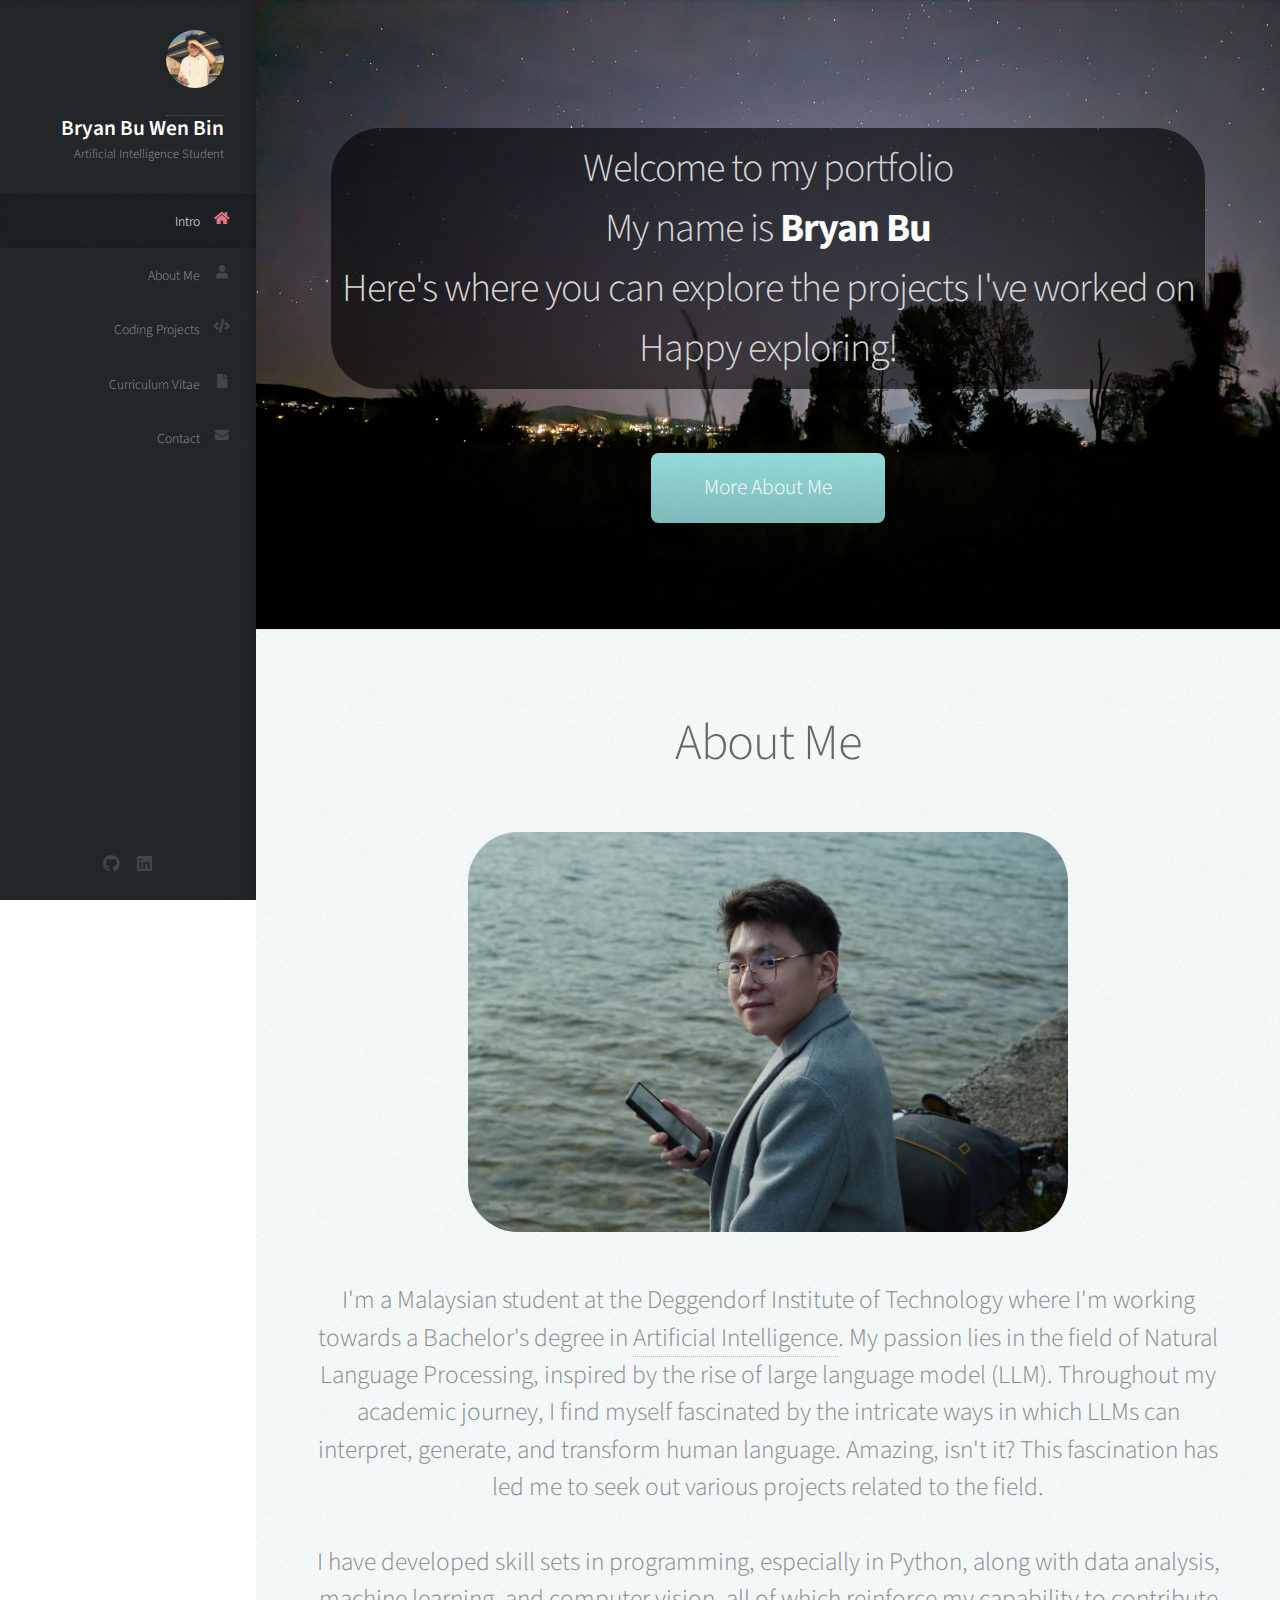
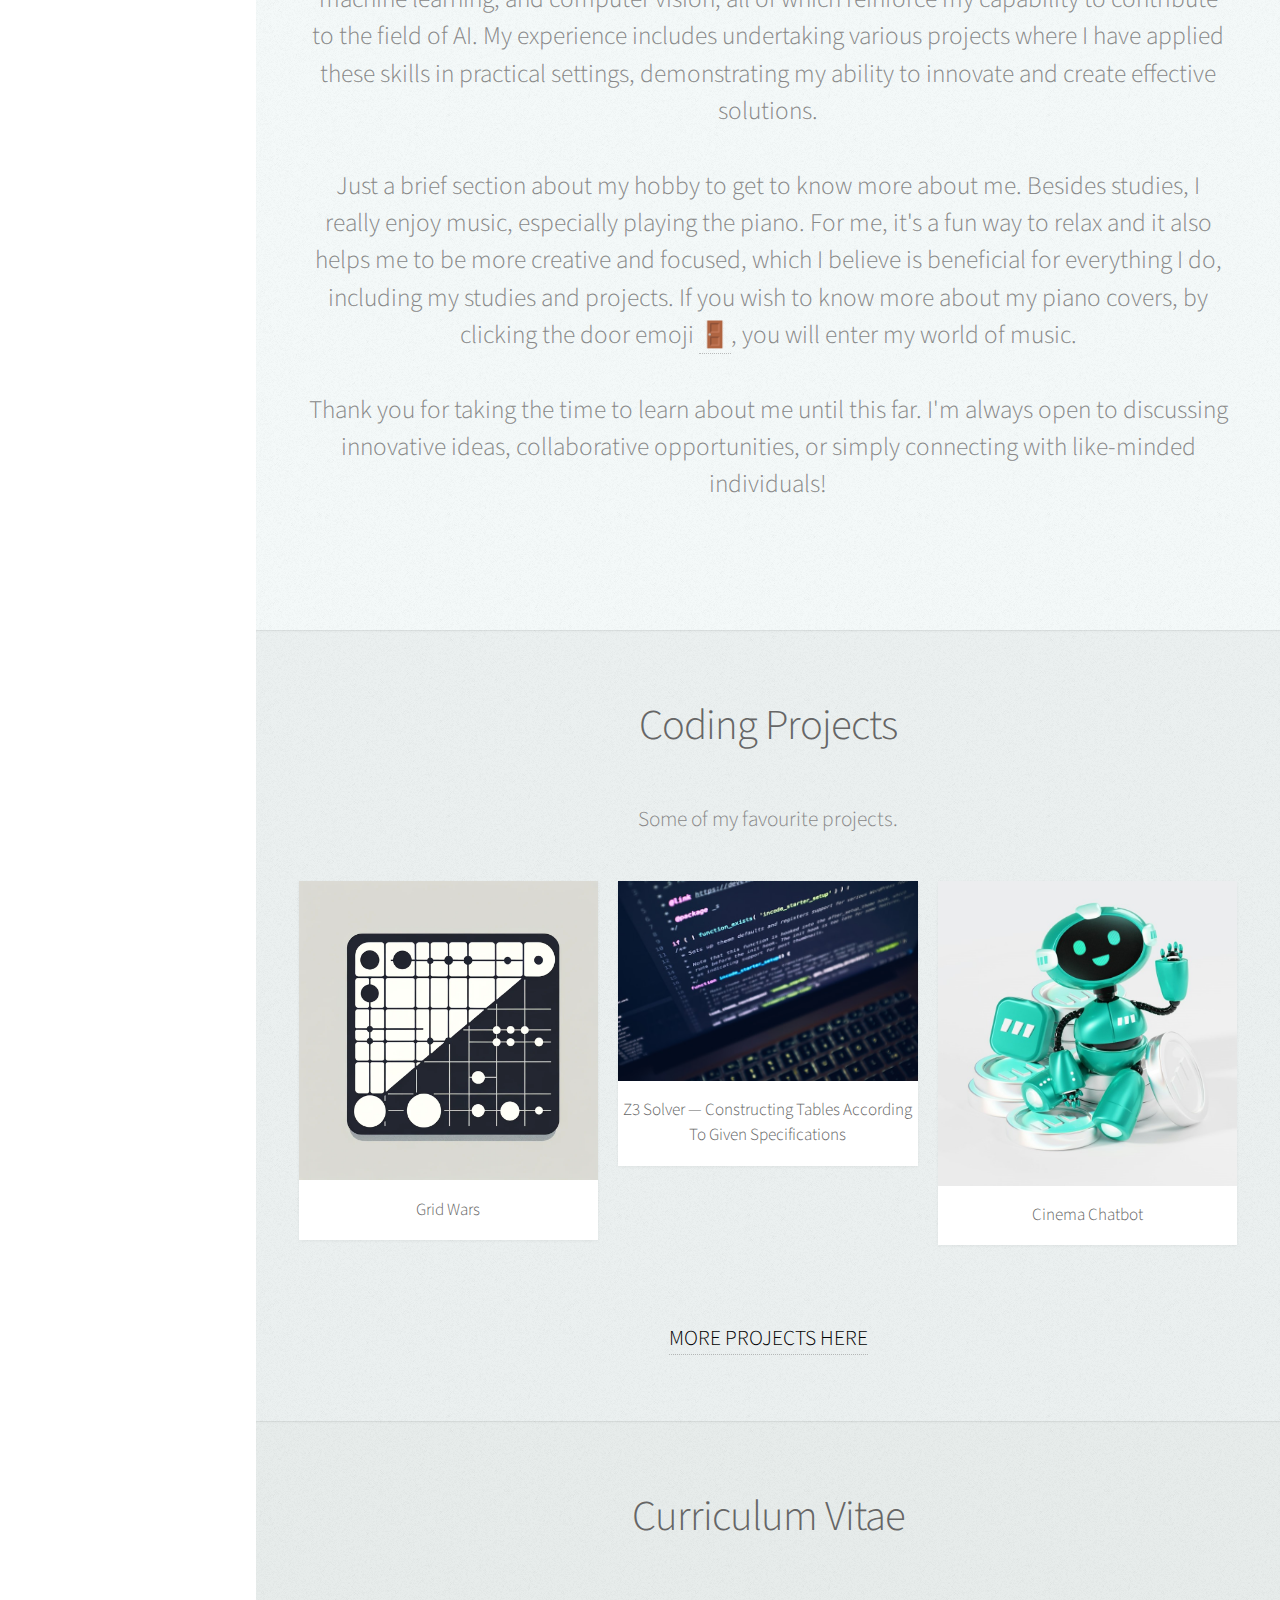
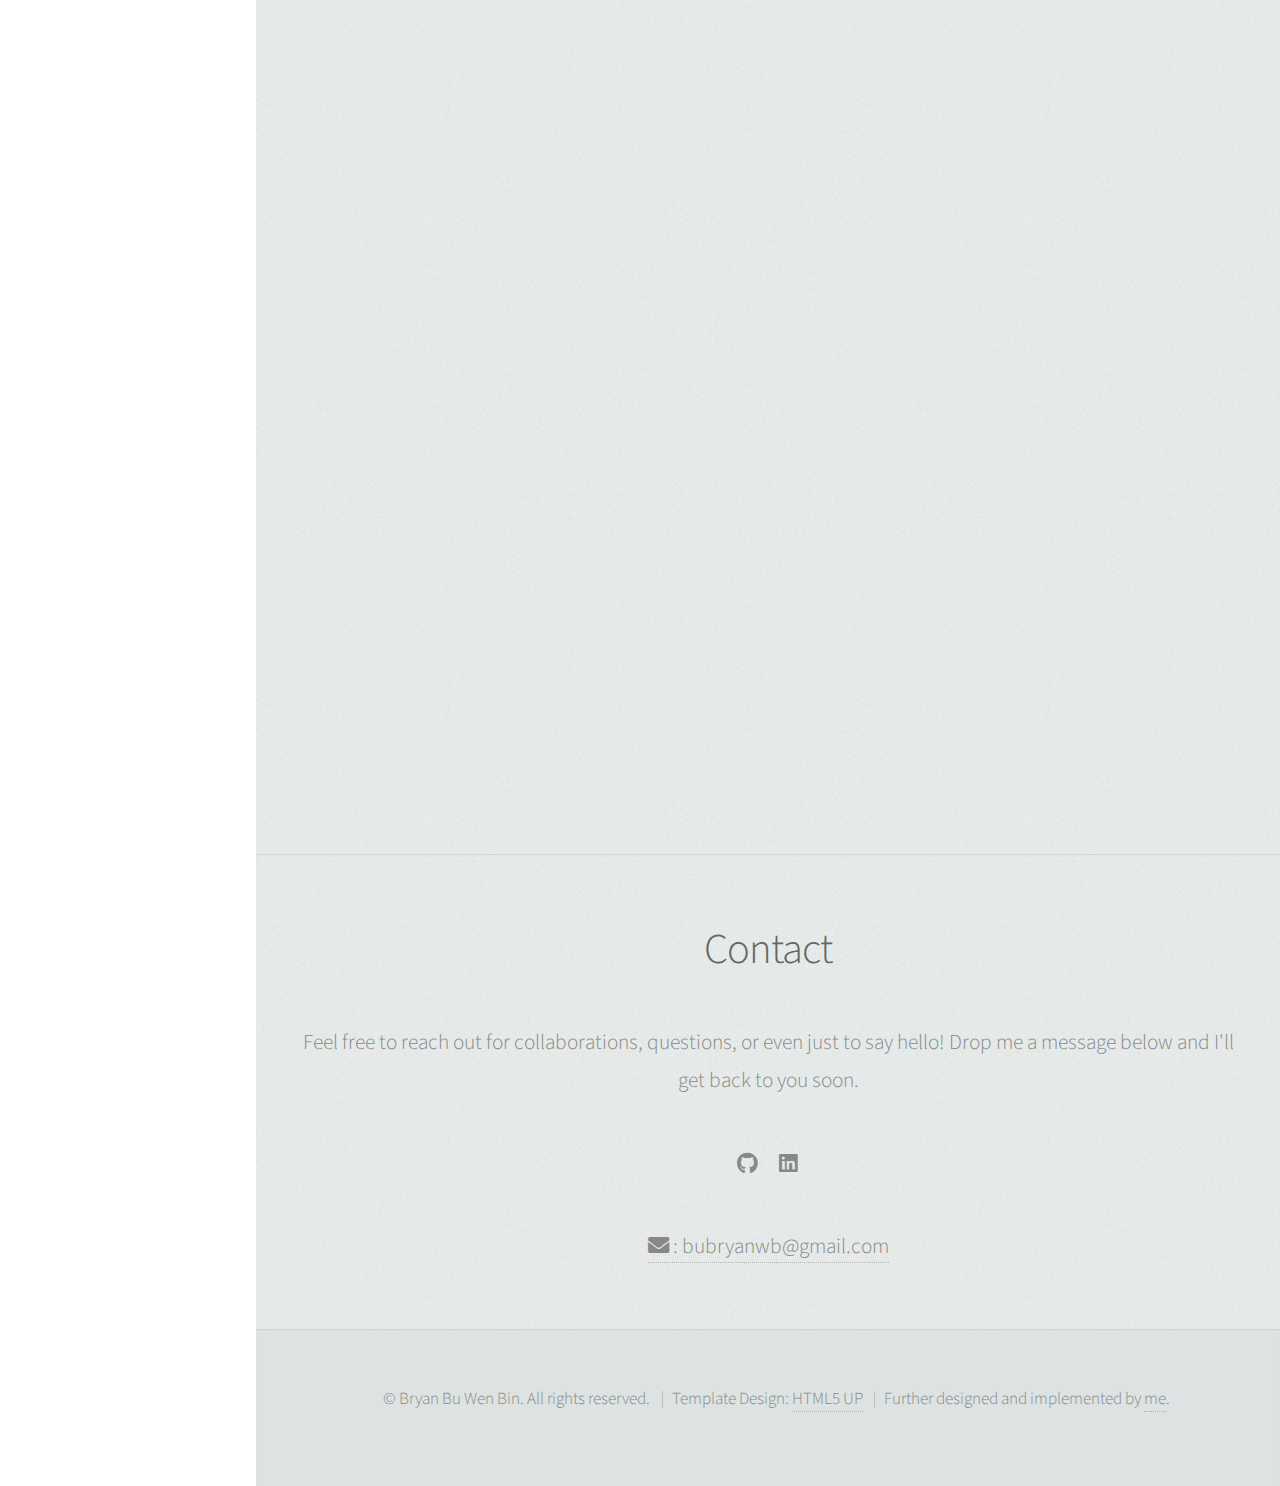
==== index.html @ 0022683c "update: ⚡ Replace intro background picture" ====
<!DOCTYPE html>
<!--
	Prologue by HTML5 UP
	html5up.net | @ajlkn
	Free for personal and commercial use under the CCA 3.0 license (html5up.net/license)
-->
<html>
  <head>
    <link
      rel="apple-touch-icon"
      sizes="180x180"
      href="./favicon_io/apple-touch-icon.png"
    />
    <link
      rel="icon"
      type="image/png"
      sizes="32x32"
      href="./favicon_io/favicon-32x32.png"
    />
    <link
      rel="icon"
      type="image/png"
      sizes="16x16"
      href="./favicon_io/favicon-16x16.png"
    />
    <link rel="manifest" href="./favicon_io/site.webmanifest" />
    <title>Bryan Bu Wen Bin | Home</title>
    <meta charset="utf-8" />
    <meta
      name="viewport"
      content="width=device-width, initial-scale=1, user-scalable=no"
    />
    <link rel="stylesheet" href="assets/css/main.css" />
  </head>
  <body class="is-preload">
    <!-- Header -->
    <div id="header">
      <div class="top">
        <!-- Logo -->

        <div id="logo">
          <a href="../../index.html">
            <span class="image avatar48"
              ><img src="../../images/profile-pic.JPG" alt="Profile Picture"
            /></span>
            <h1 id="title">Bryan Bu Wen Bin</h1>
          </a>
          <p>Artificial Intelligence Student</p>
        </div>

        <!-- Nav -->
        <nav id="nav">
          <ul>
            <li>
              <a href="#top" id="top-link"
                ><span class="icon solid fa-home">Intro</span></a
              >
            </li>
            <li>
              <a href="#about" id="about-link"
                ><span class="icon solid fa-user">About Me</span></a
              >
            </li>
            <li>
              <a href="#codingprojects" id="codingprojects-link"
                ><span class="icon solid fa-code">Coding Projects</span></a
              >
            </li>
            <li>
              <a href="#cv" id="cv-link"
                ><span class="icon solid fa-file">Curriculum Vitae</span></a
              >
            </li>
            <li>
              <a href="#contact" id="contact-link"
                ><span class="icon solid fa-envelope">Contact</span></a
              >
            </li>
          </ul>
        </nav>
      </div>

      <div class="bottom">
        <!-- Social Icons -->
        <ul class="icons">
          <li>
            <a
              href="https://github.com/Bryanbu2014"
              class="icon brands fa-github"
              title="Github"
              target="_blank"
              rel="noopener noreferrer"
              ><span class="label">Github</span></a
            >
          </li>
          <li>
            <a
              href="https://www.linkedin.com/in/bubryanwb/"
              class="icon brands fa-linkedin"
              title="LinkedIn"
              target="_blank"
              rel="noopener noreferrer"
              ><span class="label">LinkedIn</span></a
            >
          </li>
          <!-- <li>
            <a href="#" class="icon solid fa-envelope"
              ><span class="label">Email</span></a
            >
          </li> -->
        </ul>
      </div>
    </div>

    <!-- Main -->
    <div id="main">
      <!-- Intro -->
      <section id="top" class="one dark cover">
        <div class="container">
          <header>
            <h2 class="alt">Welcome to my portfolio<br /></h2>
            <h2 class="alt">My name is <strong>Bryan Bu</strong><br /></h2>
            <h2 class="alt">
              Here's where you can explore the projects I've worked on <br />
            </h2>
            <h2 class="alt">Happy exploring!</h2>
          </header>
          <footer>
            <a href="#about" class="button scrolly">More About Me</a>
          </footer>
          <!-- <div class="credit-line">
            Image Credit:
            <a href="https://www.instagram.com/moments.jimmy/" target="_blank"
              >Jimmy Tan</a
            >
          </div> -->
        </div>
      </section>

      <!-- About Me -->
      <section id="about" class="two">
        <div class="container">
          <header>
            <h2>About Me</h2>
          </header>

          <div class="image featured">
            <img src="images/intro-pic.JPG" alt="" />
          </div>

          <p>
            I'm a Malaysian student at the Deggendorf Institute of Technology
            where I'm working towards a Bachelor's degree in
            <a href="https://www.th-deg.de/ki-b" target="_blank"
              >Artificial Intelligence</a
            >. My passion lies in the field of Natural Language Processing,
            inspired by the rise of large language model (LLM). Throughout my
            academic journey, I find myself fascinated by the intricate ways in
            which LLMs can interpret, generate, and transform human language.
            Amazing, isn't it? This fascination has led me to seek out various
            projects related to the field. <br />
            <br />

            I have developed skill sets in programming, especially in Python,
            along with data analysis, machine learning, and computer vision, all
            of which reinforce my capability to contribute to the field of AI.
            My experience includes undertaking various projects where I have
            applied these skills in practical settings, demonstrating my ability
            to innovate and create effective solutions. <br /><br />

            <!-- Hobby -->
            Just a brief section about my hobby to get to know more about me.
            Besides studies, I really enjoy music, especially playing the piano.
            For me, it's a fun way to relax and it also helps me to be more
            creative and focused, which I believe is beneficial for everything I
            do, including my studies and projects. If you wish to know more
            about my piano covers, by clicking the door emoji
            <a href="./assets/html/piano-cover.html" class="back-to-main">🚪</a
            >, you will enter my world of music. <br /><br />

            Thank you for taking the time to learn about me until this far. I'm
            always open to discussing innovative ideas, collaborative
            opportunities, or simply connecting with like-minded individuals!
          </p>
        </div>
      </section>

      <!-- Coding Project -->
      <section id="codingprojects" class="three">
        <div class="container">
          <header>
            <h2>Coding Projects</h2>
          </header>

          <p>Some of my favourite projects.</p>

          <div class="row">
            <div class="col-4 col-12-mobile">
              <!--Grid Wars-->
              <article class="item">
                <a href="./assets/html/grid-wars.html" class="image fit">
                  <img src="images/grip-wars.webp" alt="Grid Wars" />
                </a>
                <header>
                  <a href="./assets/html/grid-wars.html">
                    <h3>Grid Wars</h3>
                  </a>
                </header>
              </article>

              <!-- <article class="item">
                <a href="#" class="image fit"
                  ><img src="images/pic03.jpg" alt=""
                /></a>
                <header>
                  <h3>TO BE SHOWCASED</h3>
                </header>
              </article> -->
            </div>
            <div class="col-4 col-12-mobile">
              <!--Z3-Solver-->
              <article class="item">
                <a href="./assets/html/z3-solver.html" class="image fit">
                  <img src="images/z3-solver.jpg" alt="z3-solver" />
                </a>
                <header>
                  <a href="./assets/html/z3-solver.html">
                    <h3>
                      Z3 Solver — Constructing Tables According To Given
                      Specifications
                    </h3>
                  </a>
                </header>
              </article>

              <!-- <article class="item">
                <a href="#" class="image fit"
                  ><img src="images/pic05.jpg" alt=""
                /></a>
                <header>
                  <h3>TO BE SHOWCASED</h3>
                </header>
              </article> -->
            </div>
            <div class="col-4 col-12-mobile">
              <!--Connect 4-->
              <article class="item">
                <a href="./assets/html/cinema-chatbot.html" class="image fit">
                  <img src="images/chatbot.jpg" alt="Cinema Chatbot" />
                </a>
                <header>
                  <a href="./assets/html/cinema-chatbot.html">
                    <h3>Cinema Chatbot</h3>
                  </a>
                </header>
              </article>

              <!-- <article class="item">
                <a href="#" class="image fit"
                  ><img src="images/pic07.jpg" alt=""
                /></a>
                <header>
                  <h3>TO BE SHOWCASED</h3>
                </header>
              </article> -->
            </div>
          </div>
        </div>

        <br />
        <br />
        <a href="./assets/html/coding-project.html" class="back-to-main"
          >MORE PROJECTS HERE</a
        >
      </section>

      <!-- Curriculum Vitae -->
      <section id="cv" class="seven">
        <div class="container">
          <header>
            <h2>Curriculum Vitae</h2>
          </header>
          <div class="iframe-container">
            <iframe
              src="https://drive.google.com/file/d/1mxsIcKGZgU8BCMdD59rNFWYrWxRlskIA/preview"
              allow="autoplay"
            ></iframe>
          </div>
        </div>
      </section>

      <!-- Contact -->
      <section id="contact" class="five">
        <div class="container">
          <header>
            <h2>Contact</h2>
          </header>

          <p>
            Feel free to reach out for collaborations, questions, or even just
            to say hello! Drop me a message below and I'll get back to you soon.
          </p>

          <ul class="icons">
            <li>
              <a
                href="https://github.com/Bryanbu2014"
                class="icon brands fa-github"
                title="Github"
                target="_blank"
                rel="noopener noreferrer"
                ><span class="label">Github</span></a
              >
            </li>
            <li>
              <a
                href="https://www.linkedin.com/in/bubryanwb/"
                class="icon brands fa-linkedin"
                title="LinkedIn"
                target="_blank"
                rel="noopener noreferrer"
                ><span class="label">LinkedIn</span></a
              >
            </li>
          </ul>
          <a
            href="#"
            id="emailLink"
            class="icon solid fa-envelope"
            data-email="bubryanwb@gmail.com"
          >
            : bubryanwb@gmail.com
          </a>
        </div>
      </section>
    </div>

    <!-- Footer -->
    <div id="footer">
      <!-- Copyright -->
      <ul class="copyright">
        <li>&copy; Bryan Bu Wen Bin. All rights reserved.</li>
        <li>Template Design: <a href="http://html5up.net">HTML5 UP</a></li>
        <li>
          Further designed and implemented by
          <a href="#about" id="scrollToTop">me</a>.
        </li>
      </ul>
    </div>

    <!-- Scripts -->
    <script src="assets/js/jquery.min.js"></script>
    <script src="assets/js/jquery.scrolly.min.js"></script>
    <script src="assets/js/jquery.scrollex.min.js"></script>
    <script src="assets/js/browser.min.js"></script>
    <script src="assets/js/breakpoints.min.js"></script>
    <script src="assets/js/util.js"></script>
    <script src="assets/js/main.js"></script>
    <script src="assets/js/script.js"></script>
  </body>
</html>
---- assets/css/main.css ----
@import url("fontawesome-all.min.css");
@import url("https://fonts.googleapis.com/css?family=Source+Sans+Pro:300,300italic,400,600");

/*
	Prologue by HTML5 UP
	html5up.net | @ajlkn
	Free for personal and commercial use under the CCA 3.0 license (html5up.net/license)
*/

html, body, div, span, applet, object,
iframe, h1, h2, h3, h4, h5, h6, p, blockquote,
pre, a, abbr, acronym, address, big, cite,
code, del, dfn, em, img, ins, kbd, q, s, samp,
small, strike, strong, sub, sup, tt, var, b,
u, i, center, dl, dt, dd, ol, ul, li, fieldset,
form, label, legend, table, caption, tbody,
tfoot, thead, tr, th, td, article, aside,
canvas, details, embed, figure, figcaption,
footer, header, hgroup, menu, nav, output, ruby,
section, summary, time, mark, audio, video {
	margin: 0;
	padding: 0;
	border: 0;
	font-size: 100%;
	font: inherit;
	vertical-align: baseline;}

article, aside, details, figcaption, figure,
footer, header, hgroup, menu, nav, section {
	display: block;}

body {
	line-height: 1;
}

.back-to-main {
    display: inline; /* Ensures the link is on its own line */
    text-align: center; /* Centers the text on the page */
    margin-top: 20px; /* Adds space above the text */
    margin-bottom: 20px; /* Adds space below the text */
    text-decoration: none; /* Removes underline from the link */
    color: #000; /* Sets the text color */
}

.back-to-main:hover {
    text-decoration: underline; /* Adds underline on hover */
}

ol, ul {
	list-style: none;
}

blockquote, q {
	quotes: none;
}

	blockquote:before, blockquote:after, q:before, q:after {
		content: '';
		content: none;
	}

table {
	border-collapse: collapse;
	border-spacing: 0;
}

body {
	-webkit-text-size-adjust: none;
}

mark {
	background-color: transparent;
	color: inherit;
}

input::-moz-focus-inner {
	border: 0;
	padding: 0;
}

input, select, textarea {
	-moz-appearance: none;
	-webkit-appearance: none;
	-ms-appearance: none;
	appearance: none;
}

/* Basic */

	html {
		box-sizing: border-box;
	}

	*, *:before, *:after {
		box-sizing: inherit;
	}

	body {
		background: #fff;
		font-family: 'Source Sans Pro', sans-serif;
		font-size: 19pt;
		font-weight: 300;
		line-height: 1.75em;
		color: #888;
	}

		body.is-preload *, body.is-preload *:before, body.is-preload *:after {
			-moz-animation: none !important;
			-webkit-animation: none !important;
			-ms-animation: none !important;
			animation: none !important;
			-moz-transition: none !important;
			-webkit-transition: none !important;
			-ms-transition: none !important;
			transition: none !important;
		}

	input, textarea, select {
		font-family: 'Source Sans Pro', sans-serif;
		font-size: 19pt;
		font-weight: 300;
		line-height: 1.75em;
		color: #888;
	}

	h1, h2, h3, h4, h5, h6 {
		font-weight: 300;
		color: #666;
		line-height: 1.5em;
	}

	h1 a, h2 a, h3 a, h4 a, h5 a, h6 a {
		color: inherit;
		text-decoration: none;
	}

		h1 a strong, h2 a strong, h3 a strong, h4 a strong, h5 a strong, h6 a strong {
			color: #333;
		}

	h2 {
		font-size: 2em;
		letter-spacing: -1px;
	}

		h2.alt {
			color: #888;
			/* font-size: 35pt; */
		}

			h2.alt strong {
				color: #666;
			}

	h3 {
		font-size: 1.5em;
	}

	header {
		margin: 0 0 2em 0;
	}

		header > p {
			margin: 1em 0 0 0;
		}

	footer {
		margin: 2em 0 0 0;
	}

	strong, b {
		font-weight: 300;
		color: #666;
	}

	em, i {
		font-style: italic;
	}

	a {
		text-decoration: none;
		color: inherit;
		border-bottom: dotted 1px rgba(128, 128, 128, 0.5);
		-moz-transition: color 0.35s ease-in-out, border-bottom-color 0.35s ease-in-out;
		-webkit-transition: color 0.35s ease-in-out, border-bottom-color 0.35s ease-in-out;
		-ms-transition: color 0.35s ease-in-out, border-bottom-color 0.35s ease-in-out;
		transition: color 0.35s ease-in-out, border-bottom-color 0.35s ease-in-out;
		outline: 0;
	}

		a:hover {
			color: #E27689;
			border-bottom-color: rgba(255, 255, 255, 0);
		}

	sub {
		position: relative;
		top: 0.5em;
		font-size: 0.8em;
	}

	sup {
		position: relative;
		top: -0.5em;
		font-size: 0.8em;
	}

	hr {
		border: 0;
		border-top: solid 1px #ddd;
	}

	blockquote {
		border-left: solid 0.5em #ddd;
		padding: 1em 0 1em 2em;
		font-style: italic;
	}

	p, ul, ol, dl, table {
		margin-bottom: 2em;
	}

	br.clear {
		clear: both;
	}

/* Container */

	.container {
		margin: 0 auto;
		max-width: 100%;
		width: 1400px;
	}

		@media screen and (min-width: 961px) and (max-width: 1880px) {

			.container {
				width: 1200px;
			}

		}

		@media screen and (min-width: 961px) and (max-width: 1620px) {

			.container {
				width: 960px;
			}

		}

		@media screen and (min-width: 961px) and (max-width: 1320px) {

			.container {
				width: 100%;
			}

		}

		@media screen and (max-width: 960px) {

			.container {
				width: 100%;
			}

		}

		@media screen and (max-width: 736px) {

			.container {
				width: 100%;
			}

		}

/* Row */

	.row {
		display: flex;
		flex-wrap: wrap;
		box-sizing: border-box;
		align-items: stretch;
	}

		.row > * {
			box-sizing: border-box;
		}

		.row.gtr-uniform > * > :last-child {
			margin-bottom: 0;
		}

		.row.aln-left {
			justify-content: flex-start;
		}

		.row.aln-center {
			justify-content: center;
		}

		.row.aln-right {
			justify-content: flex-end;
		}

		.row.aln-top {
			align-items: flex-start;
		}

		.row.aln-middle {
			align-items: center;
		}

		.row.aln-bottom {
			align-items: flex-end;
		}

		.row > .imp {
			order: -1;
		}

		.row > .col-1 {
			width: 8.33333%;
		}

		.row > .off-1 {
			margin-left: 8.33333%;
		}

		.row > .col-2 {
			width: 16.66667%;
		}

		.row > .off-2 {
			margin-left: 16.66667%;
		}

		.row > .col-3 {
			width: 25%;
		}

		.row > .off-3 {
			margin-left: 25%;
		}

		.row > .col-4 {
			width: 33.33333%;
		}

		.row > .off-4 {
			margin-left: 33.33333%;
		}

		.row > .col-5 {
			width: 41.66667%;
		}

		.row > .off-5 {
			margin-left: 41.66667%;
		}

		.row > .col-6 {
			width: 50%;
		}

		.row > .off-6 {
			margin-left: 50%;
		}

		.row > .col-7 {
			width: 58.33333%;
		}

		.row > .off-7 {
			margin-left: 58.33333%;
		}

		.row > .col-8 {
			width: 66.66667%;
		}

		.row > .off-8 {
			margin-left: 66.66667%;
		}

		.row > .col-9 {
			width: 75%;
		}

		.row > .off-9 {
			margin-left: 75%;
		}

		.row > .col-10 {
			width: 83.33333%;
		}

		.row > .off-10 {
			margin-left: 83.33333%;
		}

		.row > .col-11 {
			width: 91.66667%;
		}

		.row > .off-11 {
			margin-left: 91.66667%;
		}

		.row > .col-12 {
			width: 100%;
		}

		.row > .off-12 {
			margin-left: 100%;
		}

		.row.gtr-0 {
			margin-top: 0px;
			margin-left: 0px;
		}

			.row.gtr-0 > * {
				padding: 0px 0 0 0px;
			}

			.row.gtr-0.gtr-uniform {
				margin-top: 0px;
			}

				.row.gtr-0.gtr-uniform > * {
					padding-top: 0px;
				}

		.row.gtr-25 {
			margin-top: -10px;
			margin-left: -10px;
		}

			.row.gtr-25 > * {
				padding: 10px 0 0 10px;
			}

			.row.gtr-25.gtr-uniform {
				margin-top: -10px;
			}

				.row.gtr-25.gtr-uniform > * {
					padding-top: 10px;
				}

		.row.gtr-50 {
			margin-top: -20px;
			margin-left: -20px;
		}

			.row.gtr-50 > * {
				padding: 20px 0 0 20px;
			}

			.row.gtr-50.gtr-uniform {
				margin-top: -20px;
			}

				.row.gtr-50.gtr-uniform > * {
					padding-top: 20px;
				}

		.row {
			margin-top: -40px;
			margin-left: -40px;
		}

			.row > * {
				padding: 40px 0 0 40px;
			}

			.row.gtr-uniform {
				margin-top: -40px;
			}

				.row.gtr-uniform > * {
					padding-top: 40px;
				}

		.row.gtr-150 {
			margin-top: -60px;
			margin-left: -60px;
		}

			.row.gtr-150 > * {
				padding: 60px 0 0 60px;
			}

			.row.gtr-150.gtr-uniform {
				margin-top: -60px;
			}

				.row.gtr-150.gtr-uniform > * {
					padding-top: 60px;
				}

		.row.gtr-200 {
			margin-top: -80px;
			margin-left: -80px;
		}

			.row.gtr-200 > * {
				padding: 80px 0 0 80px;
			}

			.row.gtr-200.gtr-uniform {
				margin-top: -80px;
			}

				.row.gtr-200.gtr-uniform > * {
					padding-top: 80px;
				}

		@media screen and (min-width: 961px) and (max-width: 1880px) {

			.row {
				display: flex;
				flex-wrap: wrap;
				box-sizing: border-box;
				align-items: stretch;
			}

				.row > * {
					box-sizing: border-box;
				}

				.row.gtr-uniform > * > :last-child {
					margin-bottom: 0;
				}

				.row.aln-left {
					justify-content: flex-start;
				}

				.row.aln-center {
					justify-content: center;
				}

				.row.aln-right {
					justify-content: flex-end;
				}

				.row.aln-top {
					align-items: flex-start;
				}

				.row.aln-middle {
					align-items: center;
				}

				.row.aln-bottom {
					align-items: flex-end;
				}

				.row > .imp-wide {
					order: -1;
				}

				.row > .col-1-wide {
					width: 8.33333%;
				}

				.row > .off-1-wide {
					margin-left: 8.33333%;
				}

				.row > .col-2-wide {
					width: 16.66667%;
				}

				.row > .off-2-wide {
					margin-left: 16.66667%;
				}

				.row > .col-3-wide {
					width: 25%;
				}

				.row > .off-3-wide {
					margin-left: 25%;
				}

				.row > .col-4-wide {
					width: 33.33333%;
				}

				.row > .off-4-wide {
					margin-left: 33.33333%;
				}

				.row > .col-5-wide {
					width: 41.66667%;
				}

				.row > .off-5-wide {
					margin-left: 41.66667%;
				}

				.row > .col-6-wide {
					width: 50%;
				}

				.row > .off-6-wide {
					margin-left: 50%;
				}

				.row > .col-7-wide {
					width: 58.33333%;
				}

				.row > .off-7-wide {
					margin-left: 58.33333%;
				}

				.row > .col-8-wide {
					width: 66.66667%;
				}

				.row > .off-8-wide {
					margin-left: 66.66667%;
				}

				.row > .col-9-wide {
					width: 75%;
				}

				.row > .off-9-wide {
					margin-left: 75%;
				}

				.row > .col-10-wide {
					width: 83.33333%;
				}

				.row > .off-10-wide {
					margin-left: 83.33333%;
				}

				.row > .col-11-wide {
					width: 91.66667%;
				}

				.row > .off-11-wide {
					margin-left: 91.66667%;
				}

				.row > .col-12-wide {
					width: 100%;
				}

				.row > .off-12-wide {
					margin-left: 100%;
				}

				.row.gtr-0 {
					margin-top: 0px;
					margin-left: 0px;
				}

					.row.gtr-0 > * {
						padding: 0px 0 0 0px;
					}

					.row.gtr-0.gtr-uniform {
						margin-top: 0px;
					}

						.row.gtr-0.gtr-uniform > * {
							padding-top: 0px;
						}

				.row.gtr-25 {
					margin-top: -10px;
					margin-left: -10px;
				}

					.row.gtr-25 > * {
						padding: 10px 0 0 10px;
					}

					.row.gtr-25.gtr-uniform {
						margin-top: -10px;
					}

						.row.gtr-25.gtr-uniform > * {
							padding-top: 10px;
						}

				.row.gtr-50 {
					margin-top: -20px;
					margin-left: -20px;
				}

					.row.gtr-50 > * {
						padding: 20px 0 0 20px;
					}

					.row.gtr-50.gtr-uniform {
						margin-top: -20px;
					}

						.row.gtr-50.gtr-uniform > * {
							padding-top: 20px;
						}

				.row {
					margin-top: -40px;
					margin-left: -40px;
				}

					.row > * {
						padding: 40px 0 0 40px;
					}

					.row.gtr-uniform {
						margin-top: -40px;
					}

						.row.gtr-uniform > * {
							padding-top: 40px;
						}

				.row.gtr-150 {
					margin-top: -60px;
					margin-left: -60px;
				}

					.row.gtr-150 > * {
						padding: 60px 0 0 60px;
					}

					.row.gtr-150.gtr-uniform {
						margin-top: -60px;
					}

						.row.gtr-150.gtr-uniform > * {
							padding-top: 60px;
						}

				.row.gtr-200 {
					margin-top: -80px;
					margin-left: -80px;
				}

					.row.gtr-200 > * {
						padding: 80px 0 0 80px;
					}

					.row.gtr-200.gtr-uniform {
						margin-top: -80px;
					}

						.row.gtr-200.gtr-uniform > * {
							padding-top: 80px;
						}

		}

		@media screen and (min-width: 961px) and (max-width: 1620px) {

			.row {
				display: flex;
				flex-wrap: wrap;
				box-sizing: border-box;
				align-items: stretch;
			}

				.row > * {
					box-sizing: border-box;
				}

				.row.gtr-uniform > * > :last-child {
					margin-bottom: 0;
				}

				.row.aln-left {
					justify-content: flex-start;
				}

				.row.aln-center {
					justify-content: center;
				}

				.row.aln-right {
					justify-content: flex-end;
				}

				.row.aln-top {
					align-items: flex-start;
				}

				.row.aln-middle {
					align-items: center;
				}

				.row.aln-bottom {
					align-items: flex-end;
				}

				.row > .imp-normal {
					order: -1;
				}

				.row > .col-1-normal {
					width: 8.33333%;
				}

				.row > .off-1-normal {
					margin-left: 8.33333%;
				}

				.row > .col-2-normal {
					width: 16.66667%;
				}

				.row > .off-2-normal {
					margin-left: 16.66667%;
				}

				.row > .col-3-normal {
					width: 25%;
				}

				.row > .off-3-normal {
					margin-left: 25%;
				}

				.row > .col-4-normal {
					width: 33.33333%;
				}

				.row > .off-4-normal {
					margin-left: 33.33333%;
				}

				.row > .col-5-normal {
					width: 41.66667%;
				}

				.row > .off-5-normal {
					margin-left: 41.66667%;
				}

				.row > .col-6-normal {
					width: 50%;
				}

				.row > .off-6-normal {
					margin-left: 50%;
				}

				.row > .col-7-normal {
					width: 58.33333%;
				}

				.row > .off-7-normal {
					margin-left: 58.33333%;
				}

				.row > .col-8-normal {
					width: 66.66667%;
				}

				.row > .off-8-normal {
					margin-left: 66.66667%;
				}

				.row > .col-9-normal {
					width: 75%;
				}

				.row > .off-9-normal {
					margin-left: 75%;
				}

				.row > .col-10-normal {
					width: 83.33333%;
				}

				.row > .off-10-normal {
					margin-left: 83.33333%;
				}

				.row > .col-11-normal {
					width: 91.66667%;
				}

				.row > .off-11-normal {
					margin-left: 91.66667%;
				}

				.row > .col-12-normal {
					width: 100%;
				}

				.row > .off-12-normal {
					margin-left: 100%;
				}

				.row.gtr-0 {
					margin-top: 0px;
					margin-left: 0px;
				}

					.row.gtr-0 > * {
						padding: 0px 0 0 0px;
					}

					.row.gtr-0.gtr-uniform {
						margin-top: 0px;
					}

						.row.gtr-0.gtr-uniform > * {
							padding-top: 0px;
						}

				.row.gtr-25 {
					margin-top: -10px;
					margin-left: -10px;
				}

					.row.gtr-25 > * {
						padding: 10px 0 0 10px;
					}

					.row.gtr-25.gtr-uniform {
						margin-top: -10px;
					}

						.row.gtr-25.gtr-uniform > * {
							padding-top: 10px;
						}

				.row.gtr-50 {
					margin-top: -20px;
					margin-left: -20px;
				}

					.row.gtr-50 > * {
						padding: 20px 0 0 20px;
					}

					.row.gtr-50.gtr-uniform {
						margin-top: -20px;
					}

						.row.gtr-50.gtr-uniform > * {
							padding-top: 20px;
						}

				.row {
					margin-top: -40px;
					margin-left: -40px;
				}

					.row > * {
						padding: 40px 0 0 40px;
					}

					.row.gtr-uniform {
						margin-top: -40px;
					}

						.row.gtr-uniform > * {
							padding-top: 40px;
						}

				.row.gtr-150 {
					margin-top: -60px;
					margin-left: -60px;
				}

					.row.gtr-150 > * {
						padding: 60px 0 0 60px;
					}

					.row.gtr-150.gtr-uniform {
						margin-top: -60px;
					}

						.row.gtr-150.gtr-uniform > * {
							padding-top: 60px;
						}

				.row.gtr-200 {
					margin-top: -80px;
					margin-left: -80px;
				}

					.row.gtr-200 > * {
						padding: 80px 0 0 80px;
					}

					.row.gtr-200.gtr-uniform {
						margin-top: -80px;
					}

						.row.gtr-200.gtr-uniform > * {
							padding-top: 80px;
						}

		}

		@media screen and (min-width: 961px) and (max-width: 1320px) {

			.row {
				display: flex;
				flex-wrap: wrap;
				box-sizing: border-box;
				align-items: stretch;
			}

				.row > * {
					box-sizing: border-box;
				}

				.row.gtr-uniform > * > :last-child {
					margin-bottom: 0;
				}

				.row.aln-left {
					justify-content: flex-start;
				}

				.row.aln-center {
					justify-content: center;
				}

				.row.aln-right {
					justify-content: flex-end;
				}

				.row.aln-top {
					align-items: flex-start;
				}

				.row.aln-middle {
					align-items: center;
				}

				.row.aln-bottom {
					align-items: flex-end;
				}

				.row > .imp-narrow {
					order: -1;
				}

				.row > .col-1-narrow {
					width: 8.33333%;
				}

				.row > .off-1-narrow {
					margin-left: 8.33333%;
				}

				.row > .col-2-narrow {
					width: 16.66667%;
				}

				.row > .off-2-narrow {
					margin-left: 16.66667%;
				}

				.row > .col-3-narrow {
					width: 25%;
				}

				.row > .off-3-narrow {
					margin-left: 25%;
				}

				.row > .col-4-narrow {
					width: 33.33333%;
				}

				.row > .off-4-narrow {
					margin-left: 33.33333%;
				}

				.row > .col-5-narrow {
					width: 41.66667%;
				}

				.row > .off-5-narrow {
					margin-left: 41.66667%;
				}

				.row > .col-6-narrow {
					width: 50%;
				}

				.row > .off-6-narrow {
					margin-left: 50%;
				}

				.row > .col-7-narrow {
					width: 58.33333%;
				}

				.row > .off-7-narrow {
					margin-left: 58.33333%;
				}

				.row > .col-8-narrow {
					width: 66.66667%;
				}

				.row > .off-8-narrow {
					margin-left: 66.66667%;
				}

				.row > .col-9-narrow {
					width: 75%;
				}

				.row > .off-9-narrow {
					margin-left: 75%;
				}

				.row > .col-10-narrow {
					width: 83.33333%;
				}

				.row > .off-10-narrow {
					margin-left: 83.33333%;
				}

				.row > .col-11-narrow {
					width: 91.66667%;
				}

				.row > .off-11-narrow {
					margin-left: 91.66667%;
				}

				.row > .col-12-narrow {
					width: 100%;
				}

				.row > .off-12-narrow {
					margin-left: 100%;
				}

				.row.gtr-0 {
					margin-top: 0px;
					margin-left: 0px;
				}

					.row.gtr-0 > * {
						padding: 0px 0 0 0px;
					}

					.row.gtr-0.gtr-uniform {
						margin-top: 0px;
					}

						.row.gtr-0.gtr-uniform > * {
							padding-top: 0px;
						}

				.row.gtr-25 {
					margin-top: -5px;
					margin-left: -5px;
				}

					.row.gtr-25 > * {
						padding: 5px 0 0 5px;
					}

					.row.gtr-25.gtr-uniform {
						margin-top: -5px;
					}

						.row.gtr-25.gtr-uniform > * {
							padding-top: 5px;
						}

				.row.gtr-50 {
					margin-top: -10px;
					margin-left: -10px;
				}

					.row.gtr-50 > * {
						padding: 10px 0 0 10px;
					}

					.row.gtr-50.gtr-uniform {
						margin-top: -10px;
					}

						.row.gtr-50.gtr-uniform > * {
							padding-top: 10px;
						}

				.row {
					margin-top: -20px;
					margin-left: -20px;
				}

					.row > * {
						padding: 20px 0 0 20px;
					}

					.row.gtr-uniform {
						margin-top: -20px;
					}

						.row.gtr-uniform > * {
							padding-top: 20px;
						}

				.row.gtr-150 {
					margin-top: -30px;
					margin-left: -30px;
				}

					.row.gtr-150 > * {
						padding: 30px 0 0 30px;
					}

					.row.gtr-150.gtr-uniform {
						margin-top: -30px;
					}

						.row.gtr-150.gtr-uniform > * {
							padding-top: 30px;
						}

				.row.gtr-200 {
					margin-top: -40px;
					margin-left: -40px;
				}

					.row.gtr-200 > * {
						padding: 40px 0 0 40px;
					}

					.row.gtr-200.gtr-uniform {
						margin-top: -40px;
					}

						.row.gtr-200.gtr-uniform > * {
							padding-top: 40px;
						}

		}

		@media screen and (max-width: 960px) {

			.row {
				display: flex;
				flex-wrap: wrap;
				box-sizing: border-box;
				align-items: stretch;
			}

				.row > * {
					box-sizing: border-box;
				}

				.row.gtr-uniform > * > :last-child {
					margin-bottom: 0;
				}

				.row.aln-left {
					justify-content: flex-start;
				}

				.row.aln-center {
					justify-content: center;
				}

				.row.aln-right {
					justify-content: flex-end;
				}

				.row.aln-top {
					align-items: flex-start;
				}

				.row.aln-middle {
					align-items: center;
				}

				.row.aln-bottom {
					align-items: flex-end;
				}

				.row > .imp-narrower {
					order: -1;
				}

				.row > .col-1-narrower {
					width: 8.33333%;
				}

				.row > .off-1-narrower {
					margin-left: 8.33333%;
				}

				.row > .col-2-narrower {
					width: 16.66667%;
				}

				.row > .off-2-narrower {
					margin-left: 16.66667%;
				}

				.row > .col-3-narrower {
					width: 25%;
				}

				.row > .off-3-narrower {
					margin-left: 25%;
				}

				.row > .col-4-narrower {
					width: 33.33333%;
				}

				.row > .off-4-narrower {
					margin-left: 33.33333%;
				}

				.row > .col-5-narrower {
					width: 41.66667%;
				}

				.row > .off-5-narrower {
					margin-left: 41.66667%;
				}

				.row > .col-6-narrower {
					width: 50%;
				}

				.row > .off-6-narrower {
					margin-left: 50%;
				}

				.row > .col-7-narrower {
					width: 58.33333%;
				}

				.row > .off-7-narrower {
					margin-left: 58.33333%;
				}

				.row > .col-8-narrower {
					width: 66.66667%;
				}

				.row > .off-8-narrower {
					margin-left: 66.66667%;
				}

				.row > .col-9-narrower {
					width: 75%;
				}

				.row > .off-9-narrower {
					margin-left: 75%;
				}

				.row > .col-10-narrower {
					width: 83.33333%;
				}

				.row > .off-10-narrower {
					margin-left: 83.33333%;
				}

				.row > .col-11-narrower {
					width: 91.66667%;
				}

				.row > .off-11-narrower {
					margin-left: 91.66667%;
				}

				.row > .col-12-narrower {
					width: 100%;
				}

				.row > .off-12-narrower {
					margin-left: 100%;
				}

				.row.gtr-0 {
					margin-top: 0px;
					margin-left: 0px;
				}

					.row.gtr-0 > * {
						padding: 0px 0 0 0px;
					}

					.row.gtr-0.gtr-uniform {
						margin-top: 0px;
					}

						.row.gtr-0.gtr-uniform > * {
							padding-top: 0px;
						}

				.row.gtr-25 {
					margin-top: -5px;
					margin-left: -5px;
				}

					.row.gtr-25 > * {
						padding: 5px 0 0 5px;
					}

					.row.gtr-25.gtr-uniform {
						margin-top: -5px;
					}

						.row.gtr-25.gtr-uniform > * {
							padding-top: 5px;
						}

				.row.gtr-50 {
					margin-top: -10px;
					margin-left: -10px;
				}

					.row.gtr-50 > * {
						padding: 10px 0 0 10px;
					}

					.row.gtr-50.gtr-uniform {
						margin-top: -10px;
					}

						.row.gtr-50.gtr-uniform > * {
							padding-top: 10px;
						}

				.row {
					margin-top: -20px;
					margin-left: -20px;
				}

					.row > * {
						padding: 20px 0 0 20px;
					}

					.row.gtr-uniform {
						margin-top: -20px;
					}

						.row.gtr-uniform > * {
							padding-top: 20px;
						}

				.row.gtr-150 {
					margin-top: -30px;
					margin-left: -30px;
				}

					.row.gtr-150 > * {
						padding: 30px 0 0 30px;
					}

					.row.gtr-150.gtr-uniform {
						margin-top: -30px;
					}

						.row.gtr-150.gtr-uniform > * {
							padding-top: 30px;
						}

				.row.gtr-200 {
					margin-top: -40px;
					margin-left: -40px;
				}

					.row.gtr-200 > * {
						padding: 40px 0 0 40px;
					}

					.row.gtr-200.gtr-uniform {
						margin-top: -40px;
					}

						.row.gtr-200.gtr-uniform > * {
							padding-top: 40px;
						}

		}

		@media screen and (max-width: 736px) {

			.row {
				display: flex;
				flex-wrap: wrap;
				box-sizing: border-box;
				align-items: stretch;
			}

				.row > * {
					box-sizing: border-box;
				}

				.row.gtr-uniform > * > :last-child {
					margin-bottom: 0;
				}

				.row.aln-left {
					justify-content: flex-start;
				}

				.row.aln-center {
					justify-content: center;
				}

				.row.aln-right {
					justify-content: flex-end;
				}

				.row.aln-top {
					align-items: flex-start;
				}

				.row.aln-middle {
					align-items: center;
				}

				.row.aln-bottom {
					align-items: flex-end;
				}

				.row > .imp-mobile {
					order: -1;
				}

				.row > .col-1-mobile {
					width: 8.33333%;
				}

				.row > .off-1-mobile {
					margin-left: 8.33333%;
				}

				.row > .col-2-mobile {
					width: 16.66667%;
				}

				.row > .off-2-mobile {
					margin-left: 16.66667%;
				}

				.row > .col-3-mobile {
					width: 25%;
				}

				.row > .off-3-mobile {
					margin-left: 25%;
				}

				.row > .col-4-mobile {
					width: 33.33333%;
				}

				.row > .off-4-mobile {
					margin-left: 33.33333%;
				}

				.row > .col-5-mobile {
					width: 41.66667%;
				}

				.row > .off-5-mobile {
					margin-left: 41.66667%;
				}

				.row > .col-6-mobile {
					width: 50%;
				}

				.row > .off-6-mobile {
					margin-left: 50%;
				}

				.row > .col-7-mobile {
					width: 58.33333%;
				}

				.row > .off-7-mobile {
					margin-left: 58.33333%;
				}

				.row > .col-8-mobile {
					width: 66.66667%;
				}

				.row > .off-8-mobile {
					margin-left: 66.66667%;
				}

				.row > .col-9-mobile {
					width: 75%;
				}

				.row > .off-9-mobile {
					margin-left: 75%;
				}

				.row > .col-10-mobile {
					width: 83.33333%;
				}

				.row > .off-10-mobile {
					margin-left: 83.33333%;
				}

				.row > .col-11-mobile {
					width: 91.66667%;
				}

				.row > .off-11-mobile {
					margin-left: 91.66667%;
				}

				.row > .col-12-mobile {
					width: 100%;
				}

				.row > .off-12-mobile {
					margin-left: 100%;
				}

				.row.gtr-0 {
					margin-top: 0px;
					margin-left: 0px;
				}

					.row.gtr-0 > * {
						padding: 0px 0 0 0px;
					}

					.row.gtr-0.gtr-uniform {
						margin-top: 0px;
					}

						.row.gtr-0.gtr-uniform > * {
							padding-top: 0px;
						}

				.row.gtr-25 {
					margin-top: -5px;
					margin-left: -5px;
				}

					.row.gtr-25 > * {
						padding: 5px 0 0 5px;
					}

					.row.gtr-25.gtr-uniform {
						margin-top: -5px;
					}

						.row.gtr-25.gtr-uniform > * {
							padding-top: 5px;
						}

				.row.gtr-50 {
					margin-top: -10px;
					margin-left: -10px;
				}

					.row.gtr-50 > * {
						padding: 10px 0 0 10px;
					}

					.row.gtr-50.gtr-uniform {
						margin-top: -10px;
					}

						.row.gtr-50.gtr-uniform > * {
							padding-top: 10px;
						}

				.row {
					margin-top: -20px;
					margin-left: -20px;
				}

					.row > * {
						padding: 20px 0 0 20px;
					}

					.row.gtr-uniform {
						margin-top: -20px;
					}

						.row.gtr-uniform > * {
							padding-top: 20px;
						}

				.row.gtr-150 {
					margin-top: -30px;
					margin-left: -30px;
				}

					.row.gtr-150 > * {
						padding: 30px 0 0 30px;
					}

					.row.gtr-150.gtr-uniform {
						margin-top: -30px;
					}

						.row.gtr-150.gtr-uniform > * {
							padding-top: 30px;
						}

				.row.gtr-200 {
					margin-top: -40px;
					margin-left: -40px;
				}

					.row.gtr-200 > * {
						padding: 40px 0 0 40px;
					}

					.row.gtr-200.gtr-uniform {
						margin-top: -40px;
					}

						.row.gtr-200.gtr-uniform > * {
							padding-top: 40px;
						}

		}

/* Sections/Article */

	section, article {
		margin-bottom: 3em;
	}

		section > :last-child,
		section > .container, section:last-child, article > :last-child,
		article > .container, article:last-child {
			margin-bottom: 0;
		}

		.row > section, .row > article {
			margin-bottom: 0;
		}

/* Image */

	.image {
		display: inline-block;
		border: 0;
	}

		.image img {
			display: block;
			width: 100%;
		}

		.image.avatar48 {
			width: 58px;
			height: 58px;
			background: rgb(0, 0, 0);
			border-radius: 50px;
			transform: translateY(-7px)
		}

			.image.avatar48 img {
				width: 58px;
				height: 58px;
				border-radius: 50px;
			}

		.image.fit {
			display: block;
			width: 100%;
		}


		.image.featured {
			display: block;
			width: 100%;
			margin: 0 0 2em 0;
		}


		.image.left {
			float: left;
			margin: 0 2em 2em 0;
		}

		.image.centered {
			display: block;
			margin: 0 0 2em 0;
		}

			.image.centered img {
				margin: 0 auto;
				width: auto;
			}

/* List */

	ul {
		list-style: disc;
		padding-left: 1em;
	}

		ul li {
			padding-left: 0.5em;
		}

	ol {
		list-style: decimal;
		padding-left: 1.25em;
	}

		ol li {
			padding-left: 0.25em;
		}

/* Icons */

	ul.icons {
		cursor: default;
		list-style: none;
		padding-left: 0;
	}

		ul.icons li {
			display: inline-block;
			padding-left: 0;
		}

		ul.icons a {
			display: inline-block;
			width: 2em;
			height: 2em;
			line-height: 2em;
			text-align: center;
			border: 0;
		}

/* Form */

	form label {
		display: block;
		text-align: left;
		margin-bottom: 0.5em;
	}

	form input[type="text"],
	form input[type="email"],
	form input[type="password"],
	form select,
	form textarea {
		position: relative;
		-webkit-appearance: none;
		display: block;
		border: 0;
		outline: 0;
		background: #fff;
		background: rgba(255, 255, 255, 0.75);
		width: 100%;
		border-radius: 0.35em;
		padding: 0.75em 1em 0.75em 1em;
		box-shadow: inset 0 0.1em 0.1em 0 rgba(0, 0, 0, 0.05);
		border: solid 1px rgba(0, 0, 0, 0.15);
		-moz-transition: all 0.35s ease-in-out;
		-webkit-transition: all 0.35s ease-in-out;
		-ms-transition: all 0.35s ease-in-out;
		transition: all 0.35s ease-in-out;
	}

		form input[type="text"]:focus,
		form input[type="email"]:focus,
		form input[type="password"]:focus,
		form select:focus,
		form textarea:focus {
			box-shadow: 0 0 2px 1px #8ebebc;
			background: #fff;
		}

	form input[type="text"],
	form input[type="email"],
	form input[type="password"],
	form select {
		line-height: 1.25em;
	}

	form textarea {
		min-height: 14em;
	}

	form ::-webkit-input-placeholder {
		color: #555 !important;
	}

	form :-moz-placeholder {
		color: #555 !important;
	}

	form ::-moz-placeholder {
		color: #555 !important;
	}

	form :-ms-input-placeholder {
		color: #555 !important;
	}

	form ::-moz-focus-inner {
		border: 0;
	}

/* Table */

	table {
		width: 100%;
		text-align: left;
	}

		table tbody tr:nth-child(2n+2) {
			background: #f4f4f4;
		}

		table td {
			padding: 0.5em 1em 0.5em 1em;
		}

		table th {
			text-align: left;
			padding: 0.5em 1em 0.5em 1em;
			color: #fff;
			background: #222729 url("images/overlay.png");
		}

		table thead {
			background: #444;
			color: #fff;
		}

		table tfoot {
			background: #eee;
		}

/* Button */

	input[type="button"],
	input[type="submit"],
	input[type="reset"],
	button,
	.button {
		position: relative;
		display: inline-block;
		border-radius: 0.35em;
		color: #fff !important;
		text-decoration: none;
		padding: 0.75em 2.5em 0.75em 2.5em;
		background-color: #95dddb;
		border: 0;
		cursor: pointer;
		background-image: -moz-linear-gradient(top, rgba(0, 0, 0, 0), rgba(0, 0, 0, 0.15)), url("images/overlay.png");
		background-image: -webkit-linear-gradient(top, rgba(0, 0, 0, 0), rgba(0, 0, 0, 0.15)), url("images/overlay.png");
		background-image: -ms-linear-gradient(top, rgba(0, 0, 0, 0), rgba(0, 0, 0, 0.15)), url("images/overlay.png");
		background-image: linear-gradient(top, rgba(0, 0, 0, 0), rgba(0, 0, 0, 0.15)), url("images/overlay.png");
		-moz-transition: background-color 0.35s ease-in-out;
		-webkit-transition: background-color 0.35s ease-in-out;
		-ms-transition: background-color 0.35s ease-in-out;
		transition: background-color 0.35s ease-in-out;
	}

		input[type="button"]:hover,
		input[type="submit"]:hover,
		input[type="reset"]:hover,
		button:hover,
		.button:hover {
			background-color: #9ececc;
		}

		input[type="button"]:active,
		input[type="submit"]:active,
		input[type="reset"]:active,
		button:active,
		.button:active {
			background-color: #7eaeac;
		}

/* Item */

	.item {
		box-shadow: 0 0.05em 0.15em 0 rgba(0, 0, 0, 0.05);
		margin-bottom: 40px;
	}

		.item header {
			background: #fff;
			margin: 0;
			padding: 1em 0 1em 0;
			font-size: 0.8em;
		}

			.item header h3 {
				font-size: 1em;
			}

/* Icons */

	.icon {
		text-decoration: none;
		text-decoration: none;
	}

		.icon:before {
			-moz-osx-font-smoothing: grayscale;
			-webkit-font-smoothing: antialiased;
			display: inline-block;
			font-style: normal;
			font-variant: normal;
			text-rendering: auto;
			line-height: 1;
			text-transform: none !important;
			font-family: 'Font Awesome 5 Free';
			font-weight: 400;
		}

		.icon:before {
			line-height: inherit;
		}

		.icon > .label {
			display: none;
		}

		.icon.solid:before {
			font-weight: 900;
		}

		.icon.brands:before {
			font-family: 'Font Awesome 5 Brands';
		}

/* Header */

	#header {
		display: -moz-flex;
		display: -webkit-flex;
		display: -ms-flex;
		display: flex;
		-moz-flex-direction: column;
		-webkit-flex-direction: column;
		-ms-flex-direction: column;
		flex-direction: column;
		-moz-justify-content: space-between;
		-webkit-justify-content: space-between;
		-ms-justify-content: space-between;
		justify-content: space-between;
		background: #222629 url("images/overlay.png");
		box-shadow: inset -0.25em 0 0.25em 0 rgba(0, 0, 0, 0.1);
		color: #fff;
		height: 100%;
		left: 0;
		overflow-y: auto;
		position: fixed;
		text-align: right;
		top: 0;
		width: 375px;
	}

		#header .top {
			-moz-flex-grow: 1;
			-webkit-flex-grow: 1;
			-ms-flex-grow: 1;
			flex-grow: 1;
		}

		#header .bottom {
			-moz-flex-shrink: 0;
			-webkit-flex-shrink: 0;
			-ms-flex-shrink: 0;
			flex-shrink: 0;
			padding: 1.5em 0 0.75em 0;
		}

			#header .bottom > :last-child {
				margin-bottom: 0;
			}

		#header .icons {
			font-size: 0.8em;
			text-align: center;
		}

			#header .icons a {
				color: #41484c;
				-moz-transition: color 0.35s ease-in-out;
				-webkit-transition: color 0.35s ease-in-out;
				-ms-transition: color 0.35s ease-in-out;
				transition: color 0.35s ease-in-out;
			}

				#header .icons a:hover {
					color: #fff;
				}

	#logo {
		position: relative;
		margin: 1.75em 1.5em 1.5em 1.5em;
		min-height: 48px;
		cursor: default;
	}

		#logo h1 {
			position: relative;
			color: #fff;
			font-weight: 600;
			font-size: 1em;
			line-height: 1em;
		}

		#logo p {
			position: relative;
			display: block;
			font-size: 0.6em;
			color: rgba(255, 255, 255, 0.5);
			line-height: 1.25em;
			margin: 0.5em 0 0 0;
		}

		#logo .image {
			position: absolute;
			left: 0;
			top: 0;
		}

	#nav ul {
		list-style: none;
		padding-left: 0;
		margin-bottom: 0;
	}

		#nav ul li {
			padding-left: 0;
		}

			#nav ul li a {
				display: block;
				padding: 0.5em 1.5em 0.5em 1.5em;
				color: rgba(255, 255, 255, 0.5);
				text-decoration: none;
				outline: 0;
				border: 0;
				-moz-transition: none;
				-webkit-transition: none;
				-ms-transition: none;
				transition: none;
			}

				#nav ul li a span {
					position: relative;
					display: block;
					font-size: 0.8em;
				}

					#nav ul li a span:before {
						position: absolute;
						left: 0;
						color: #41484c;
						text-align: center;
						width: 1.25em;
						line-height: 1.75em;
					}

				#nav ul li a.active {
					background: rgba(0, 0, 0, 0.15);
					box-shadow: inset 0 0 0.25em 0 rgba(0, 0, 0, 0.125);
					color: #fff;
				}

					#nav ul li a.active span:before {
						color: #e27689;
					}

/* Footer */

	#footer {
		margin-left: 375px;
		text-align: center;
		background-color: #dce3e2;
		padding: 3em 0 4em 0;
		box-shadow: inset 0 1px 0 0 rgba(0, 0, 0, 0.05), inset 0 0.1em 0.1em 0 rgba(0, 0, 0, 0.025);
		font-size: 0.8em;
	}

		#footer .copyright {
			cursor: default;
			margin: 0;
		}

			#footer .copyright li {
				display: inline-block;
				line-height: 1em;
				border-left: solid 1px rgba(128, 128, 128, 0.35);
				padding: 0 0 0 0.5em;
				margin: 0 0 0 0.5em;
			}

				#footer .copyright li:first-child {
					border-left: 0;
					padding-left: 0;
					margin-left: 0;
				}

/* Main */

	#main {
		margin-left: 375px;
	}

		#main > section {
			margin: 0;
			overflow: hidden;
			padding: 4em 0;
			box-shadow: inset 0 1px 0 0 rgba(0, 0, 0, 0.05), inset 0 0.1em 0.1em 0 rgba(0, 0, 0, 0.025);
			text-align: center;
			background-image: url("images/overlay.png");
		}

			#main > section.dark {
				color: #ddd;
				color: rgba(255, 255, 255, 0.75);
			}

				#main > section.dark h2, #main > section.dark h3, #main > section.dark h4, #main > section.dark h5, #main > section.dark h6 {
					color: inherit;
				}

				#main > section.dark strong {
					color: #fff;
					border-color: inherit;
				}

				#main > section.dark a {
					color: #fff;
					border-color: inherit;
				}

					#main > section.dark a:hover {
						border-bottom-color: rgba(255, 255, 255, 0);
					}

			#main > section.cover {
				padding: 11.5em 0;
				background-size: cover;
				background-position: center center;
			}

			#top header {
				background: rgba(0, 0, 0, 0.6); /* Semi-transparent black background */
				padding: 0.5em; /* Spacing inside the box */
				border-radius: 50px; /* Rounded corners (optional) */
				display: inline-block; /* To contain the background to text width */
				max-width: 100%; /* Limit the width of the banner */
				margin: 1em auto; /* Center the banner horizontally with margin */
				position: relative; /* To stack on top of the pseudo-element */
				z-index: 2;
			}

			#top header h2.alt {
				color: #d6d6d6;
				font-size: 30pt;
			}

				#top h2.alt strong {
					color: #ffffff;
					font-weight: bold;
				}
			  
			
			#main > section.one {
				position: relative; /* Ensure the parent is positioned relatively */
				background-color: #81918E;
				background-image: url("../../images/aurora-degg.jpg");
				}
				
				.credit-line {
				position: absolute;
				right: 10px; /* Adjust the value as needed */
				bottom: 10px; /* Adjust the value as needed */
				color: #ffffff; /* White color for the font */
  				text-shadow: 1px 1px 2px #000000; /* Black shadow to make it readable on any background */
				font-size: 0.8em; /* Adjust based on your design */
				text-align: right;
				z-index: 10; /* Ensure it's above other content */
				}
				  
			#main > section.two {
				background-color: #f5fafa;
				display: flex;
				flex-direction: column;
				align-items: center;
				font-size: 19pt;
			}

			#main > section.two .image.featured img {
				/* If your image is a block-level element, this will center it */
				display: block; /* Makes <img> a block-level element if it isn't already */
				margin-left: auto;
				margin-right: auto;
				max-width: 65%; /* Ensures the image scales down on smaller screens */
				height: auto; /* Maintains the aspect ratio of the image */
				border-radius: 50px;
			}

			#main > section.three {
				background-color: #ecf1f1;
			}


			#main > section.four {
				background-color: #e8edec;
			}

				.video-container-hori {
					position: relative;
					width: 100%; /* Full width of the container */
					max-width: 960px; /* Maximum video width */
					margin: auto; /* This will center the div if its width is less than the container width */
					overflow: hidden;
					display: flex;
					justify-content: center;
					align-items: center;
				}
				
				.responsive-iframe-hori {
				width: 100%; /* Scale based on parent container */
				aspect-ratio: 16 / 9; /* Maintain a 16:9 aspect ratio */
				border-radius: 50px; /* Optional: for rounded corners */
				}

				/* Not used at the moment */
				.video-container-vert {
					position: relative;
					width: 100%; /* Full width to maintain responsiveness */
					max-width: 540px; /* You can adjust this to maintain a reasonable size */
					margin: auto; /* Center the container */
					overflow: hidden;
					display: flex;
					justify-content: center;
					align-items: center;
					 /* Set the aspect ratio to match the video */
				  }
				  
				.responsive-iframe-vert {
				width: 100%; /* Let it be responsive within the container */
				height: 100%; /* Let the height be determined by the aspect ratio of the container */
				aspect-ratio: 9 / 16;
				border-radius: 50px; /* Optional: for rounded corners, adjust or remove as needed */
				}
	
			#main > section.five {
				background-color: #e8edec;
			}

			#main > section.six {
				background-color: #f5fafa;
				display: flex;
				flex-direction: column;
				align-items: center;
			}

			#main > section.six .image.featured img {
				/* If your image is a block-level element, this will center it */
				display: block; /* Makes <img> a block-level element if it isn't already */
				margin-left: auto;
				margin-right: auto;
				max-width: 80%; /* Ensures the image scales down on smaller screens */
				height: auto; /* Maintains the aspect ratio of the image */
				border-radius: 50px;
			}

			#main > section.seven {
				background-color: #e8edec;
			  }
			  
			  .iframe-container {
				position: relative;
				overflow: hidden;
				padding-top: 85%; /* 16:9 Aspect Ratio */
				/* Adjust above value for different aspect ratios */
				max-width: 65%;
				margin-left: auto;
				margin-right: auto;
			  }
			  
			  .iframe-container iframe {
				position: absolute;
				top: 0;
				left: 0;
				bottom: 0;
				right: 0;
				width: 100%;
				height: 100%;
				border: 0;
				border-radius: 50px; 
			  }
			  

/* Wide */

	@media screen and (min-width: 961px) and (max-width: 1880px) {

		/* Basic */

			body, input, textarea, select {
				font-size: 17pt;
			}

		/* Header */

			#header {
				width: 300px;
			}

		/* Footer */

			#footer {
				margin-left: 300px;
			}

		/* Main */

			#main {
				margin-left: 300px;
			}

	}

/* Normal */

	@media screen and (min-width: 961px) and (max-width: 1620px) {

		/* Main */

			#main > section {
				padding: 3em 0;
			}

			#main section.cover {
				padding: 5em 0;
			}

	}

/* Narrow */

	@media screen and (min-width: 961px) and (max-width: 1320px) {

		/* Basic */

			body, input, textarea, select {
				font-size: 16pt;
			}

			.container {
				padding: 0 2em 0 2em;
			}

		/* Icons */

			ul.icons li a {
				width: 1.75em;
			}

		/* Item */

			.item {
				margin-bottom: 20px;
			}

		/* Header */

			#header {
				width: 20%;
			}

			#logo .image {
				position: relative;
				margin: 0 0 0.5em 0;
			}

			#nav ul li a {
				font-size: 0.8em;
				padding-top: 0.5em;
				padding-bottom: 0.5em;
			}

				#nav ul li a span {
					padding-right: 2.25em;
				}

					#nav ul li a span:before {
						left: 100%;
						margin-left: -1.25em;
						line-height: 2.25em;
					}

		/* Footer */

			#footer {
				margin-left: 20%;
			}

		/* Main */

			#main {
				margin-left: 20%;
			}

	}

/* Narrower */

	#headerToggle {
		display: none;
	}

	@media screen and (max-width: 960px) {

		/* Basic */

			html, body {
				overflow-x: hidden;
			}

			body, input, textarea, select {
				font-size: 16pt;
			}

			header br {
				display: none;
			}

			.container {
				padding: 0 2em 0 2em;
			}

		/* Item */

			.item {
				margin-bottom: 15px;
			}

		/* Icons */

			ul.icons a {
				width: 1.75em;
				font-size: 1.25em;
			}

		/* Header */

			#header {
				-moz-backface-visibility: hidden;
				-webkit-backface-visibility: hidden;
				-ms-backface-visibility: hidden;
				backface-visibility: hidden;
				-moz-transform: translateX(-275px);
				-webkit-transform: translateX(-275px);
				-ms-transform: translateX(-275px);
				transform: translateX(-275px);
				-moz-transition: -moz-transform 0.5s ease;
				-webkit-transition: -webkit-transform 0.5s ease;
				-ms-transition: -ms-transform 0.5s ease;
				transition: transform 0.5s ease;
				-webkit-overflow-scrolling: touch;
				display: block;
				height: 100%;
				left: 0;
				overflow-y: auto;
				position: fixed;
				top: 0;
				width: 275px;
				z-index: 10002;
				width: 275px;
				background: #222729 url("images/overlay.png");
				box-shadow: inset -0.25em 0 0.25em 0 rgba(0, 0, 0, 0.125);
			}

				#header .top {
					position: relative;
				}

				#header .bottom {
					border-top: solid 1px rgba(255, 255, 255, 0.05);
					box-shadow: 0 -1px 0 0 rgba(0, 0, 0, 0.15);
					padding-top: 2em;
					margin-top: 2em;
					position: relative;
				}

			#logo {
				margin: 1.5em 1.25em 1.25em 1.25em;
			}

			#nav ul li a {
				padding: 0.5em 1.25em 0.5em 1.25em;
			}

			#headerToggle {
				-moz-backface-visibility: hidden;
				-webkit-backface-visibility: hidden;
				-ms-backface-visibility: hidden;
				backface-visibility: hidden;
				-moz-transition: -moz-transform 0.5s ease;
				-webkit-transition: -webkit-transform 0.5s ease;
				-ms-transition: -ms-transform 0.5s ease;
				transition: transform 0.5s ease;
				display: block;
				height: 2.25em;
				left: 0;
				position: fixed;
				top: 0;
				width: 3.25em;
				z-index: 10001;
			}

				#headerToggle .toggle {
					text-decoration: none;
					position: absolute;
					left: 0;
					top: 0;
					width: 100%;
					height: 100%;
					outline: 0;
					border: 0;
				}

					#headerToggle .toggle:before {
						-moz-osx-font-smoothing: grayscale;
						-webkit-font-smoothing: antialiased;
						display: inline-block;
						font-style: normal;
						font-variant: normal;
						text-rendering: auto;
						line-height: 1;
						text-transform: none !important;
						font-family: 'Font Awesome 5 Free';
						font-weight: 900;
					}

					#headerToggle .toggle:before {
						text-decoration: none;
						content: '\f0c9';
						color: #fff;
						font-size: 18px;
						background: rgba(128, 136, 144, 0.5);
						border-radius: 0.35em;
						text-align: center;
						position: absolute;
						left: 0.5em;
						top: 0.5em;
						display: block;
						width: 3.25em;
						height: 2.25em;
						line-height: 2.25em;
					}

			body.header-visible #main {
				-moz-transform: translateX(275px);
				-webkit-transform: translateX(275px);
				-ms-transform: translateX(275px);
				transform: translateX(275px);
			}

			body.header-visible #headerToggle {
				-moz-transform: translateX(275px);
				-webkit-transform: translateX(275px);
				-ms-transform: translateX(275px);
				transform: translateX(275px);
			}

			body.header-visible #header {
				-moz-transform: translateX(0);
				-webkit-transform: translateX(0);
				-ms-transform: translateX(0);
				transform: translateX(0);
			}

		/* Footer */

			#footer {
				margin-left: 0;
			}

		/* Main */

			#main {
				-moz-backface-visibility: hidden;
				-webkit-backface-visibility: hidden;
				-ms-backface-visibility: hidden;
				backface-visibility: hidden;
				-moz-transition: -moz-transform 0.5s ease;
				-webkit-transition: -webkit-transform 0.5s ease;
				-ms-transition: -ms-transform 0.5s ease;
				transition: transform 0.5s ease;
				padding-bottom: 1px;
				margin-left: 0;
			}

				#main > section {
					padding: 3em 0;
				}

				#main section.cover {
					padding: 4em 0;
				}

	}

/* Mobile */

	@media screen and (max-width: 736px) {

		/* Basic */

			body, input, textarea, select {
				font-size: 14pt;
			}

			h2 {
				font-size: 1.5em;
				letter-spacing: 0;
				font-weight: 300;
			}

			.container {
				padding: 0 15px 0 15px;
			}

		/* List */

			ul.icons a {
				width: 2em;
				font-size: 1.25em;
			}

		/* Main */

			#main > section {
				padding: 2em 0;
			}

			#main section.cover {
				padding: 4em 0em;
			}

				#main section.cover header {
					padding: 0 1em;
				}

		/* Footer */

			#footer .copyright li {
				display: block;
				line-height: 1.25em;
				border: 0;
				padding: 0;
				margin: 1em 0 0 0;
			}

				#footer .copyright li:first-child {
					margin-top: 0;
				}

	}
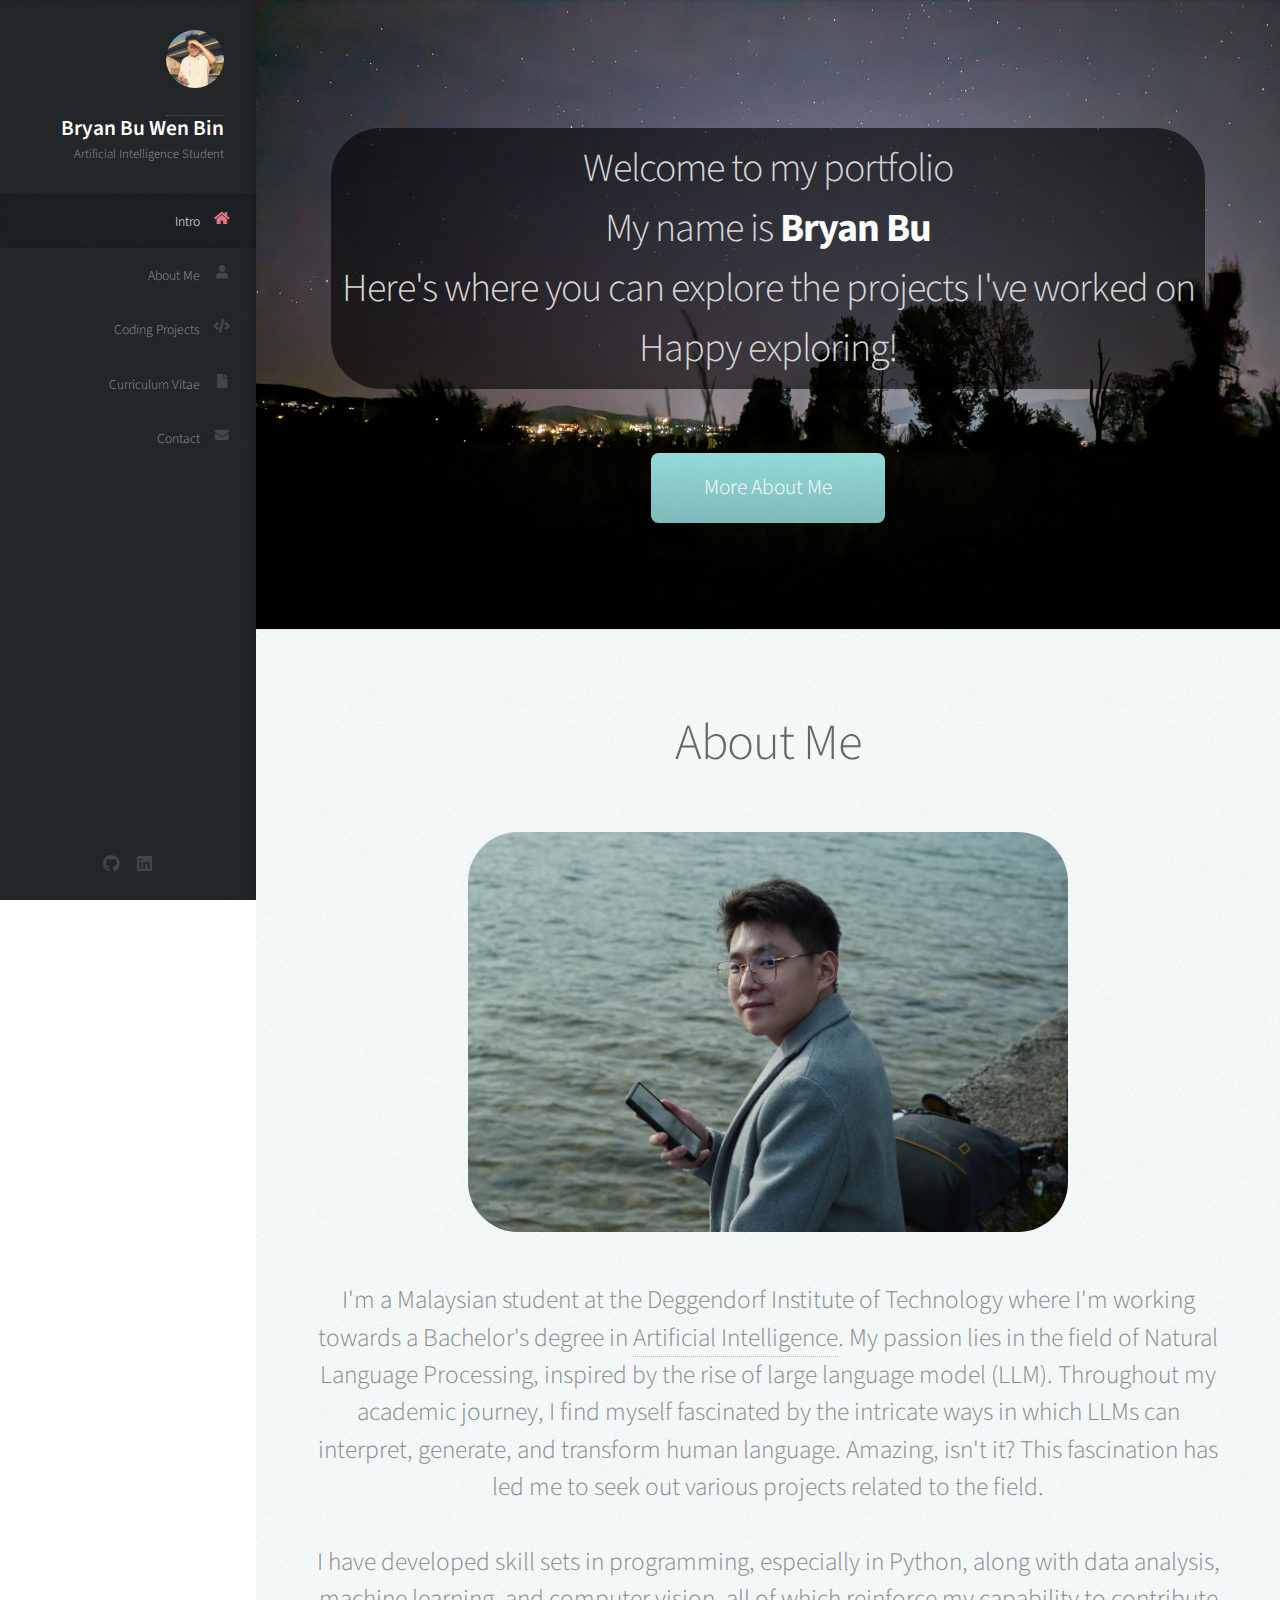
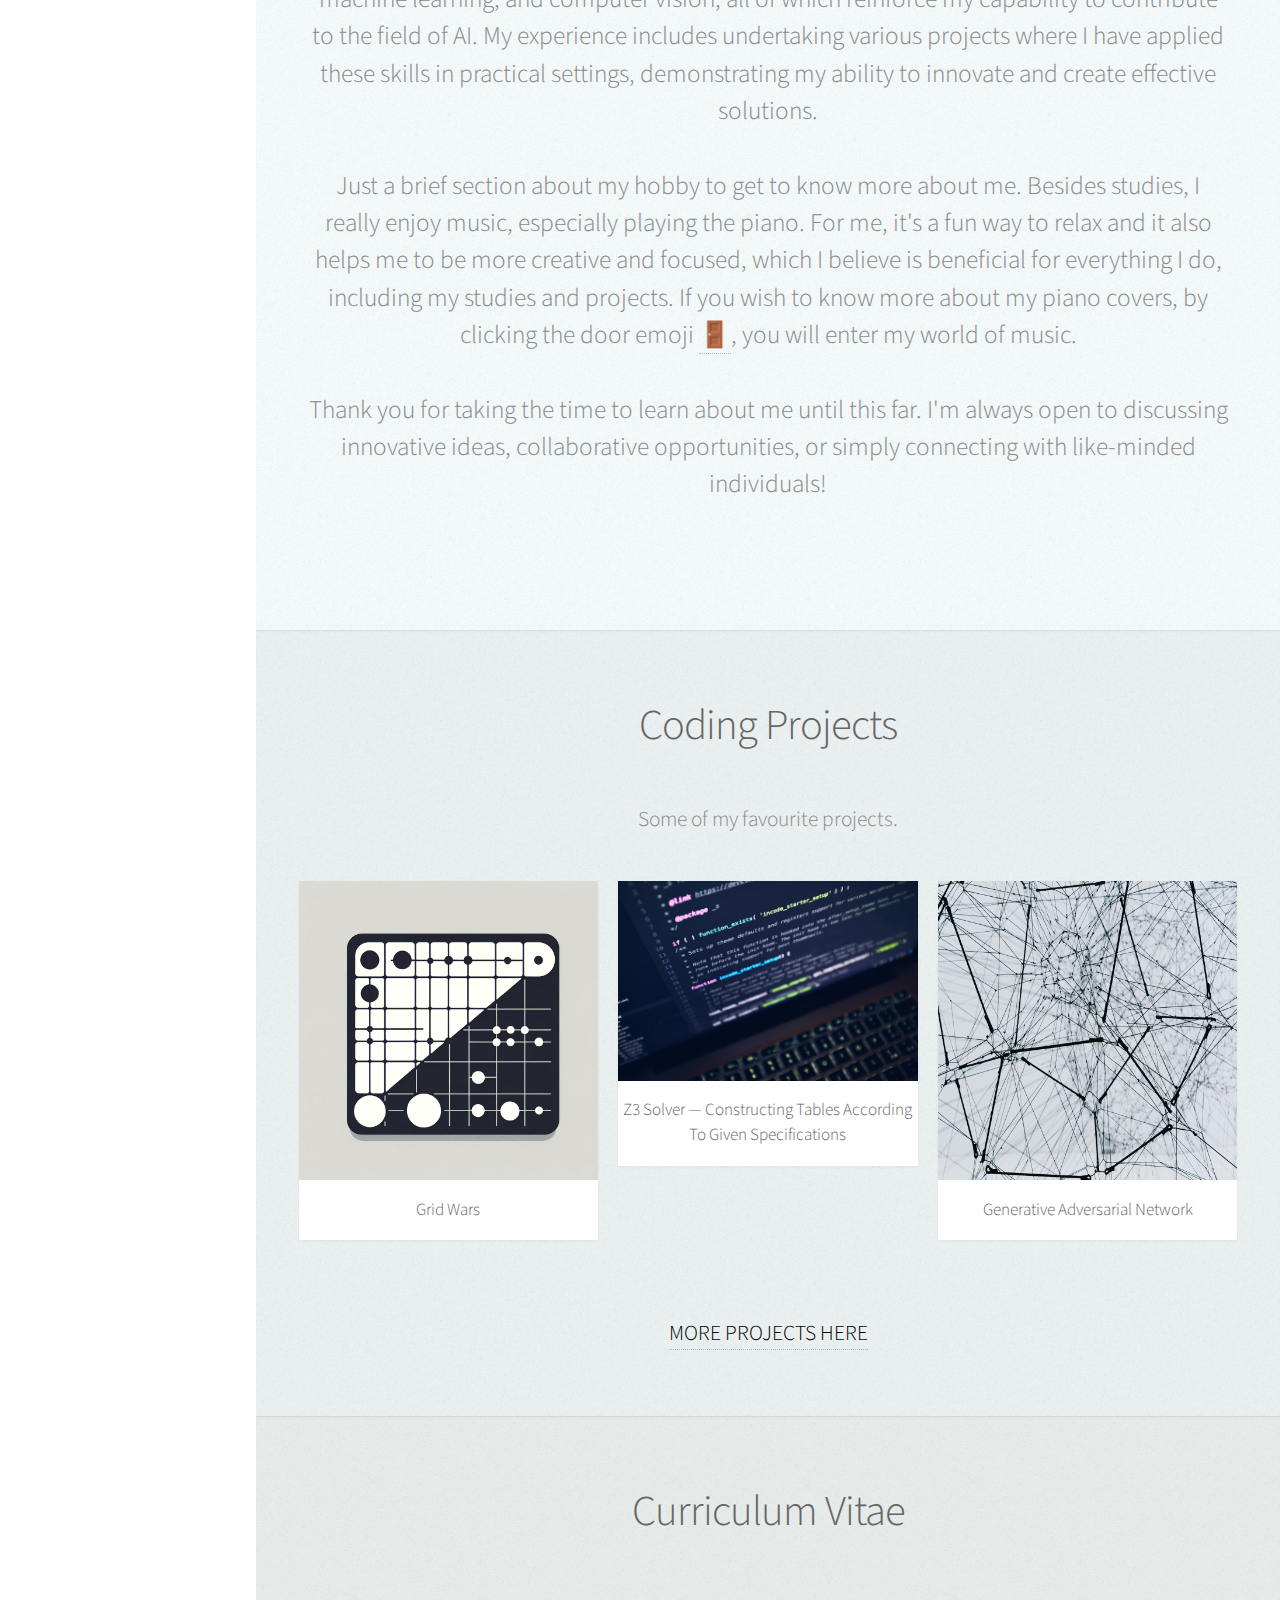
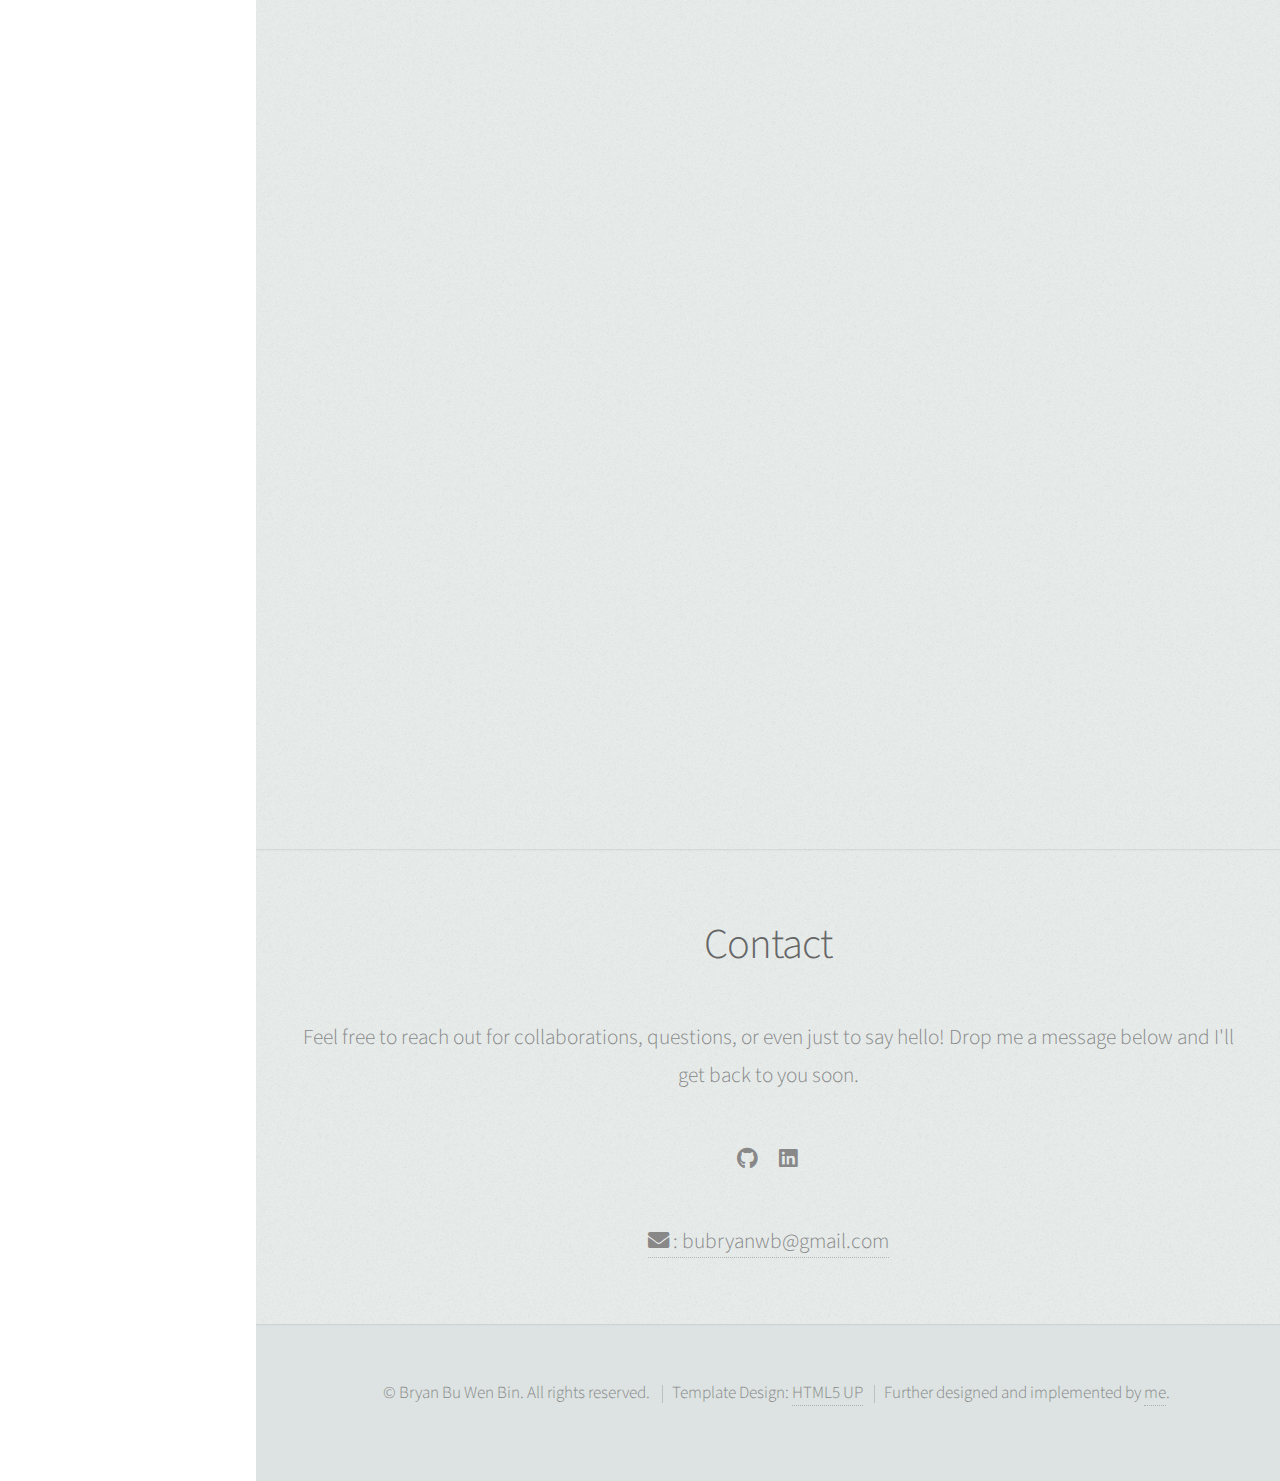
==== commit 780c4629: "feat: ✨ Add GAN" ====
--- a/index.html
+++ b/index.html
@@ -243,14 +243,20 @@
               </article> -->
             </div>
             <div class="col-4 col-12-mobile">
-              <!--Connect 4-->
+              <!--Generative Adversarial Network-->
               <article class="item">
-                <a href="./assets/html/cinema-chatbot.html" class="image fit">
-                  <img src="images/chatbot.jpg" alt="Cinema Chatbot" />
+                <a
+                  href="./assets/html/generative-adversarial-network.html"
+                  class="image fit"
+                >
+                  <img
+                    src="images/generative-adversarial-network/gan-resized.jpg"
+                    alt="Cinema Chatbot"
+                  />
                 </a>
                 <header>
-                  <a href="./assets/html/cinema-chatbot.html">
-                    <h3>Cinema Chatbot</h3>
+                  <a href="./assets/html/generative-adversarial-network.html">
+                    <h3>Generative Adversarial Network</h3>
                   </a>
                 </header>
               </article>
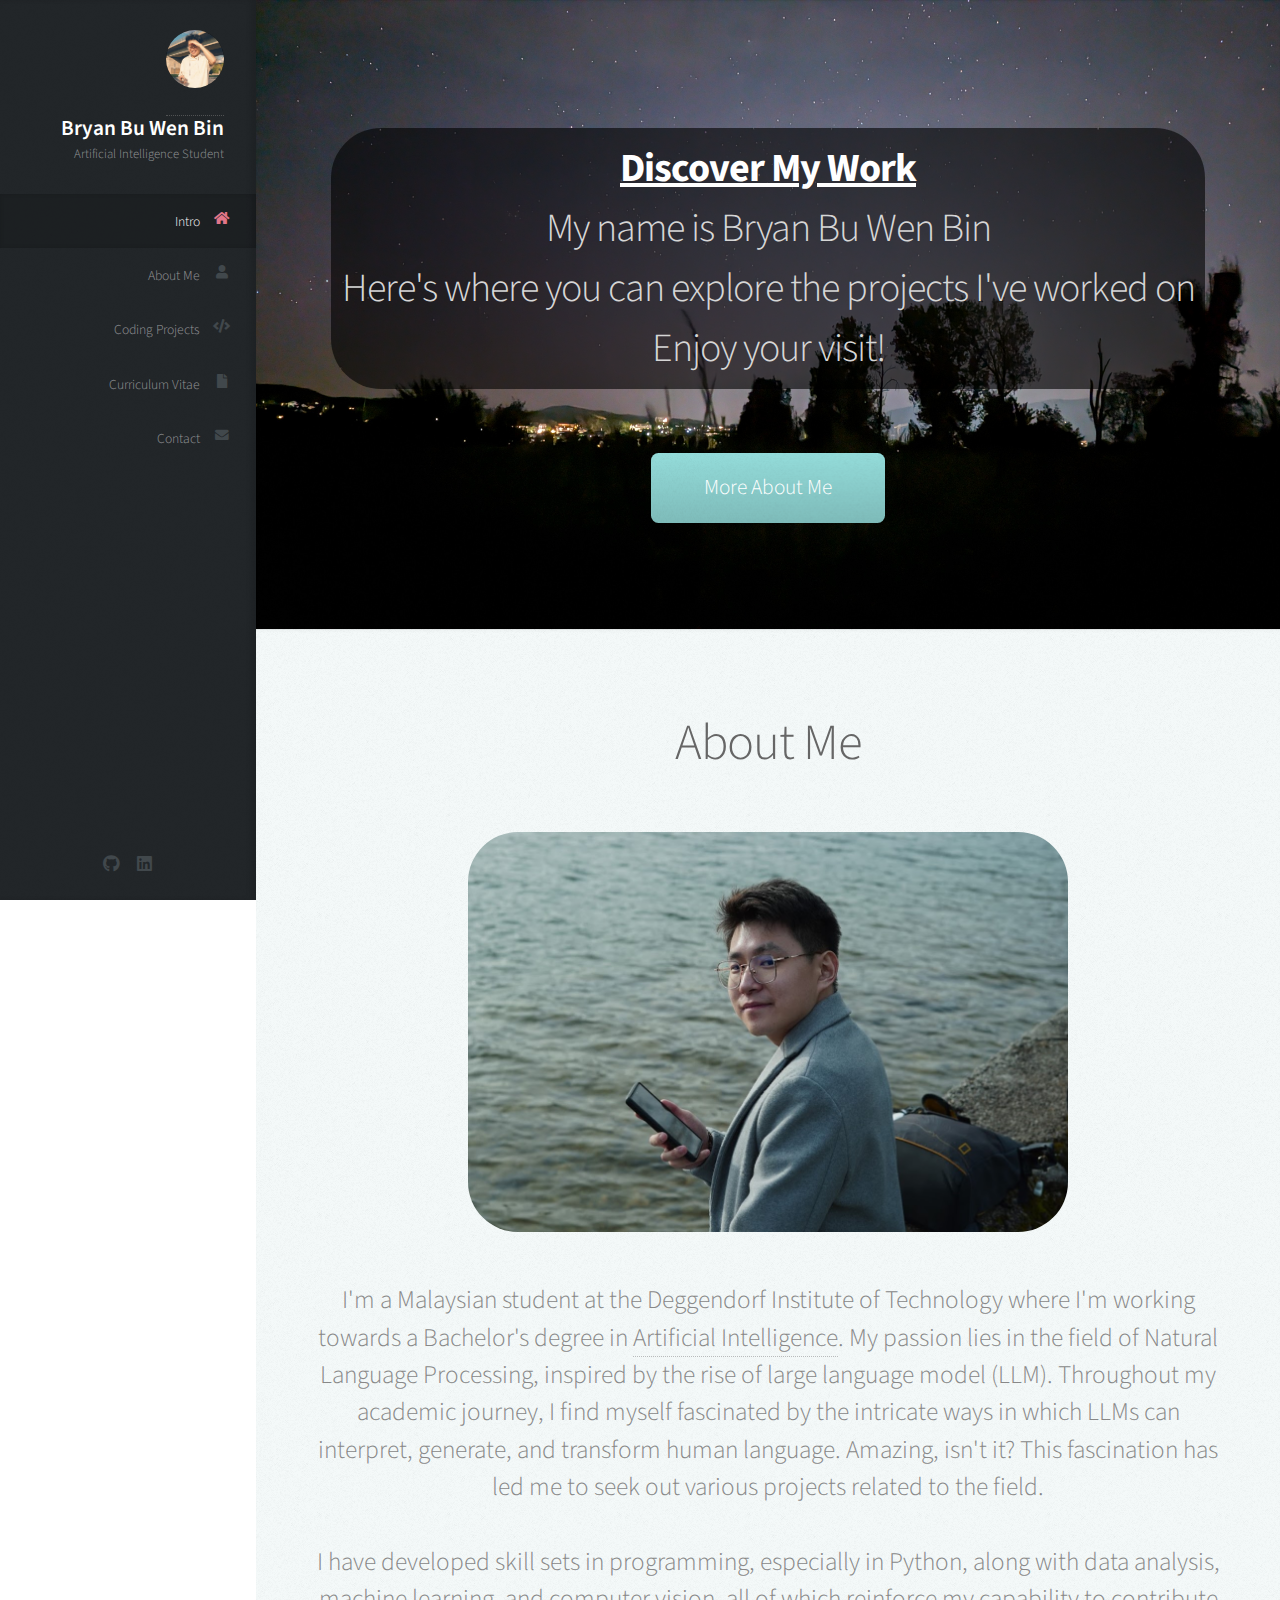
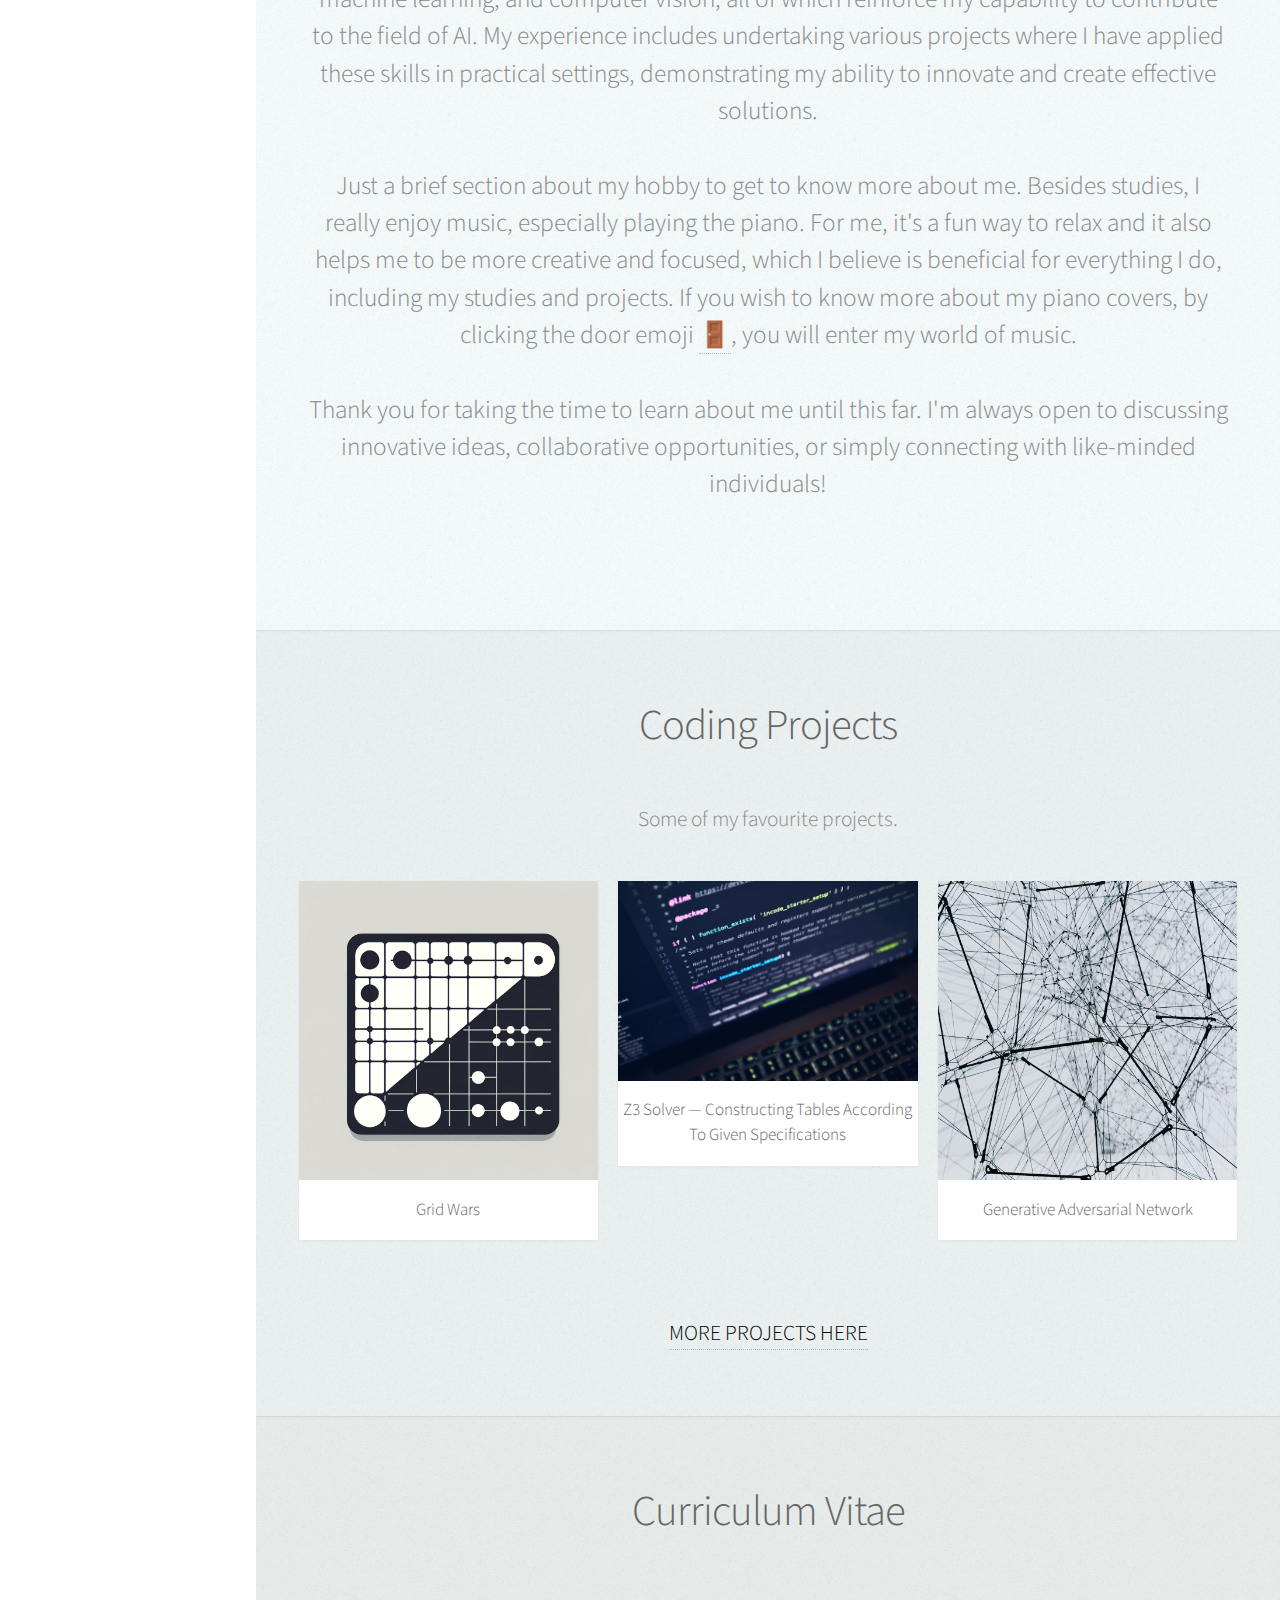
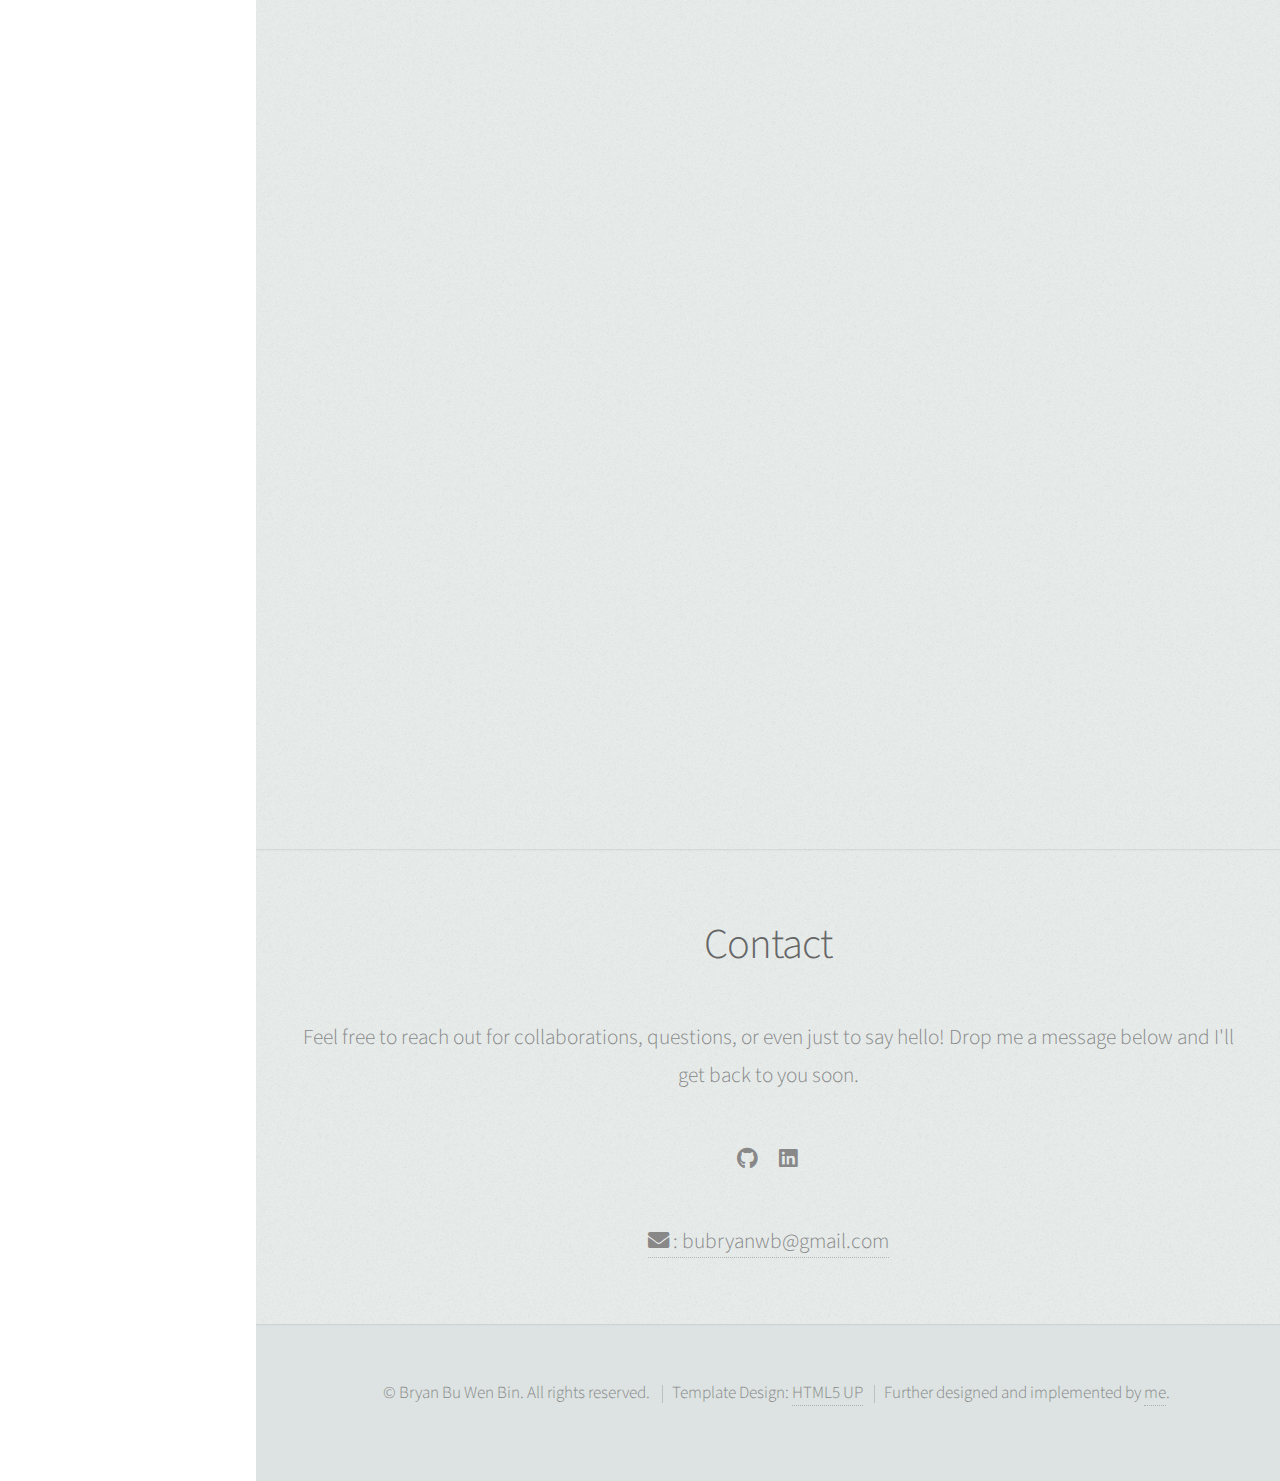
==== commit 786cdfda: "update: ⚡ Update Intro" ====
--- a/index.html
+++ b/index.html
@@ -118,12 +118,14 @@
       <section id="top" class="one dark cover">
         <div class="container">
           <header>
-            <h2 class="alt">Welcome to my portfolio<br /></h2>
-            <h2 class="alt">My name is <strong>Bryan Bu</strong><br /></h2>
             <h2 class="alt">
-              Here's where you can explore the projects I've worked on <br />
+              <strong><u>Discover My Work</u></strong>
             </h2>
-            <h2 class="alt">Happy exploring!</h2>
+            <h2 class="alt">My name is Bryan Bu Wen Bin</h2>
+            <h2 class="alt">
+              Here's where you can explore the projects I've worked on
+            </h2>
+            <h2 class="alt">Enjoy your visit!</h2>
           </header>
           <footer>
             <a href="#about" class="button scrolly">More About Me</a>
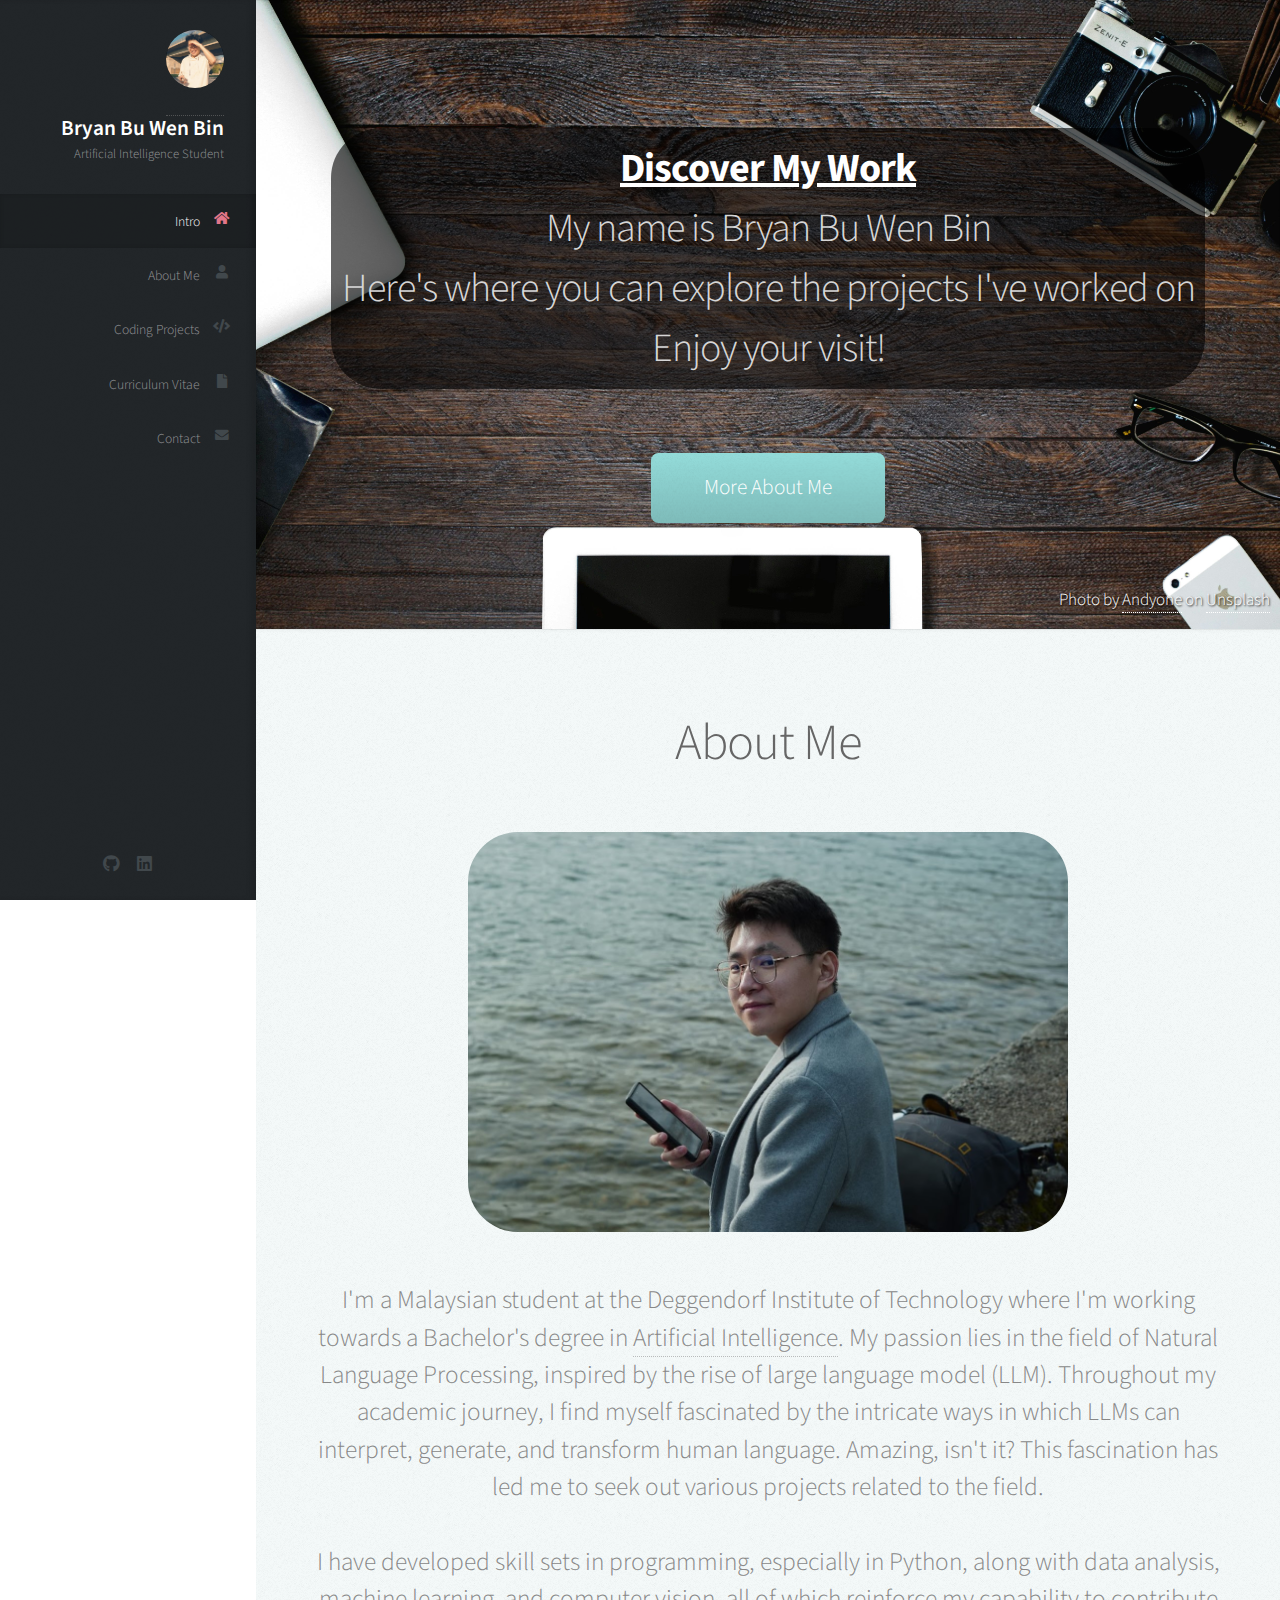
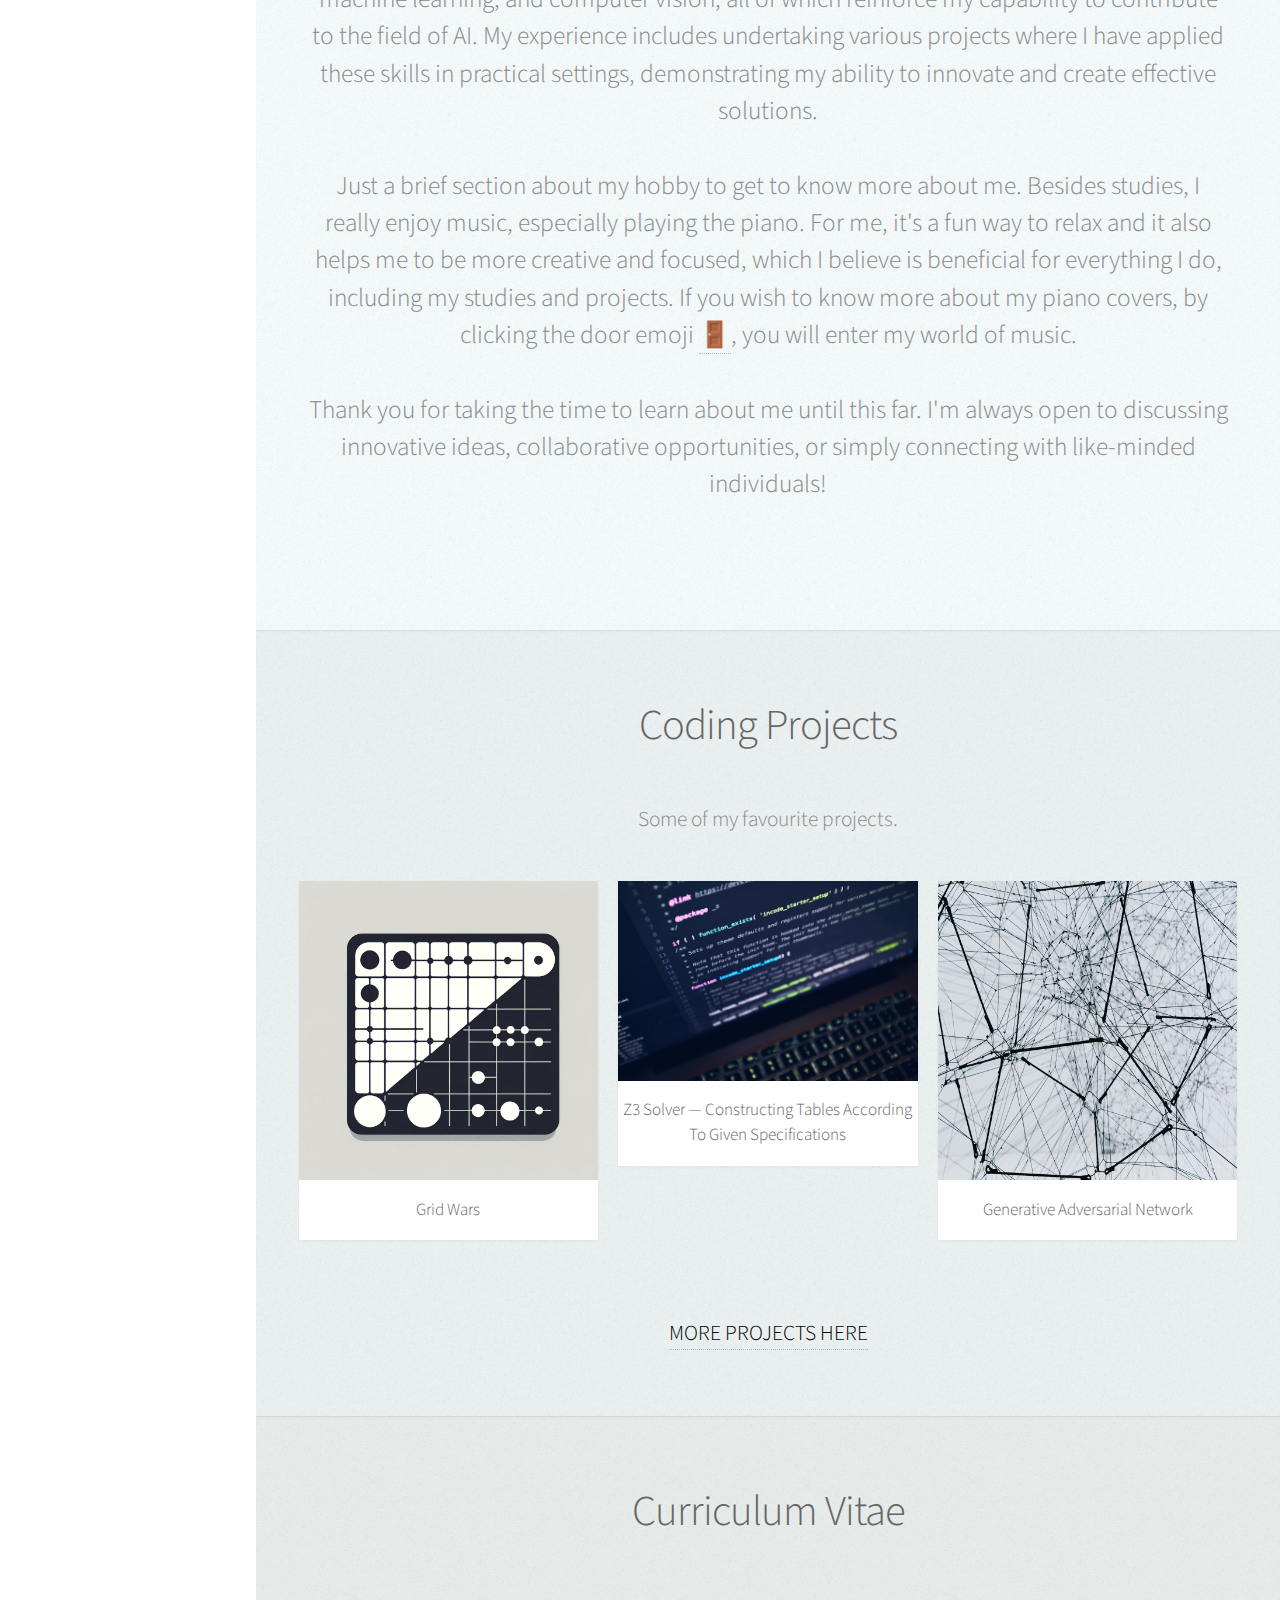
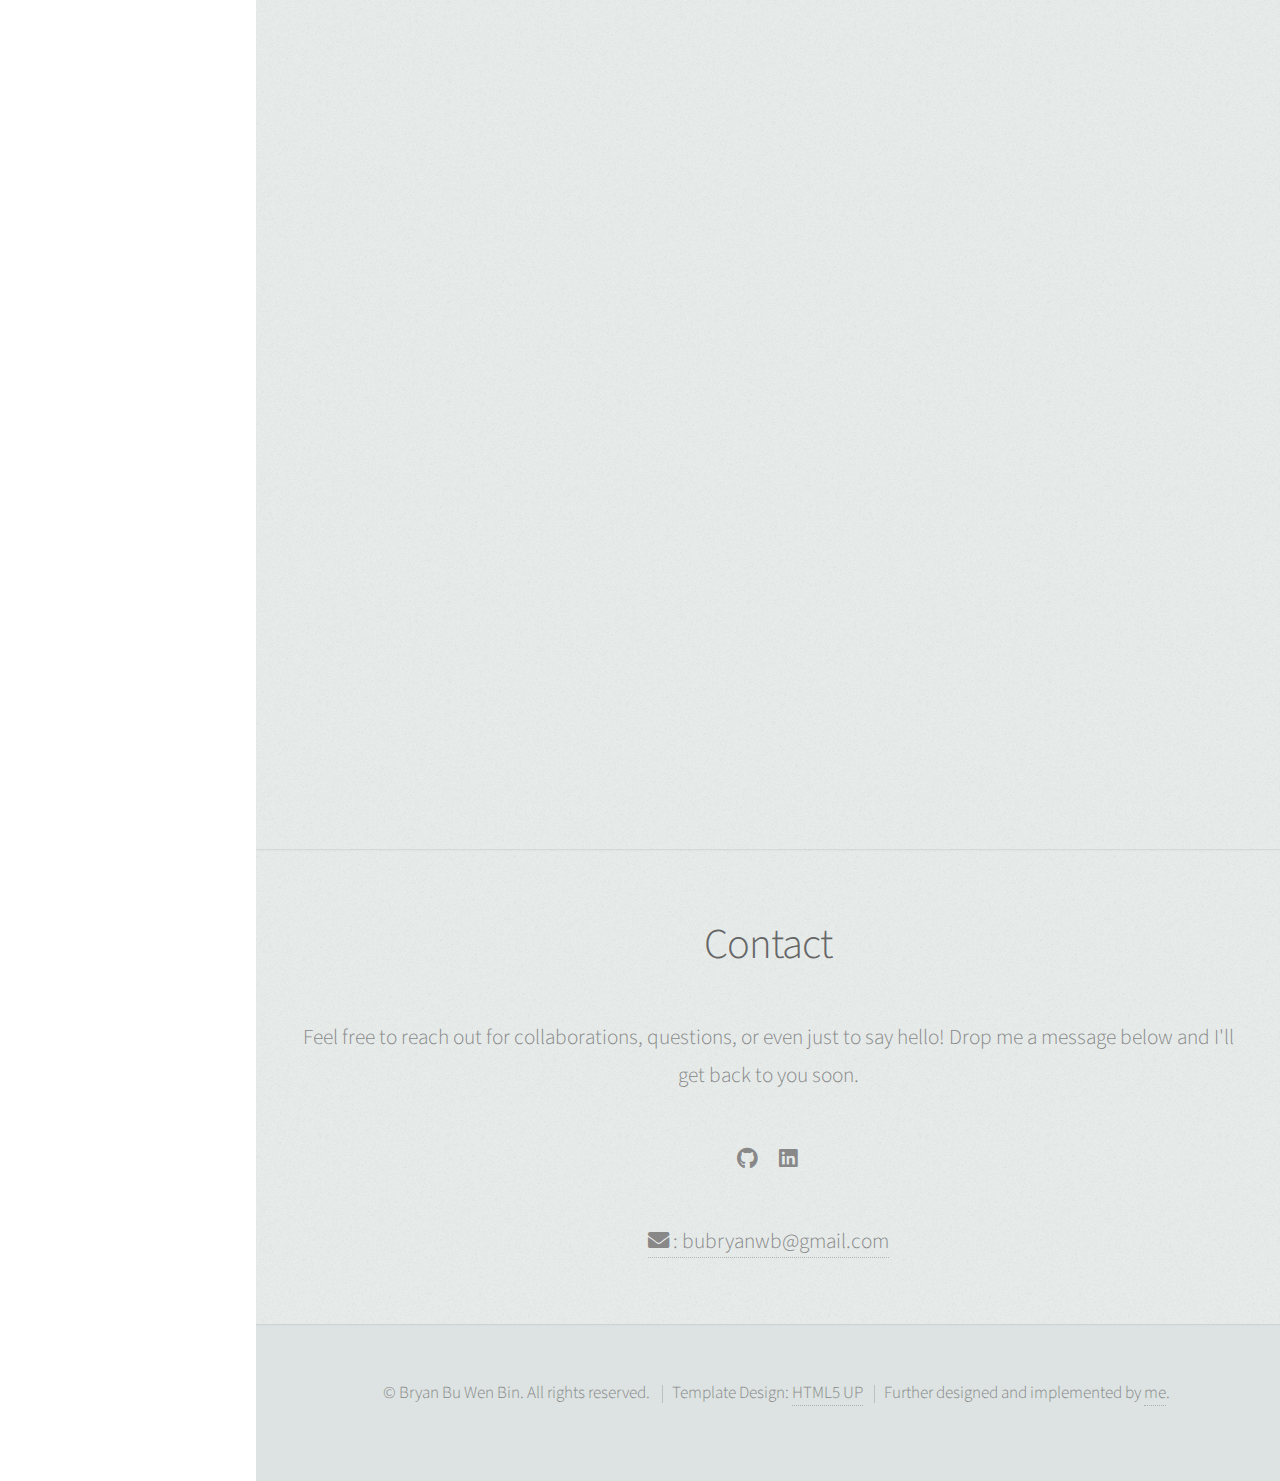
==== commit aade463e: "update: ⚡ Change intro bg" ====
--- a/index.html
+++ b/index.html
@@ -136,6 +136,18 @@
               >Jimmy Tan</a
             >
           </div> -->
+          <div class="credit-line">
+            Photo by
+            <a
+              href="https://unsplash.com/@andyoneru?utm_content=creditCopyText&utm_medium=referral&utm_source=unsplash"
+              >Andyone</a
+            >
+            on
+            <a
+              href="https://unsplash.com/photos/black-camera-with-black-eyeglassse--WW8jBak7bo?utm_content=creditCopyText&utm_medium=referral&utm_source=unsplash"
+              >Unsplash</a
+            >
+          </div>
         </div>
       </section>
 
--- a/assets/css/main.css
+++ b/assets/css/main.css
@@ -2290,14 +2290,14 @@
 			#main > section.one {
 				position: relative; /* Ensure the parent is positioned relatively */
 				background-color: #81918E;
-				background-image: url("../../images/aurora-degg.jpg");
+				background-image: url("../../images/intro-bg-2.jpg");
 				}
 				
 				.credit-line {
 				position: absolute;
 				right: 10px; /* Adjust the value as needed */
 				bottom: 10px; /* Adjust the value as needed */
-				color: #ffffff; /* White color for the font */
+				color: white; /* White color for the font */
   				text-shadow: 1px 1px 2px #000000; /* Black shadow to make it readable on any background */
 				font-size: 0.8em; /* Adjust based on your design */
 				text-align: right;
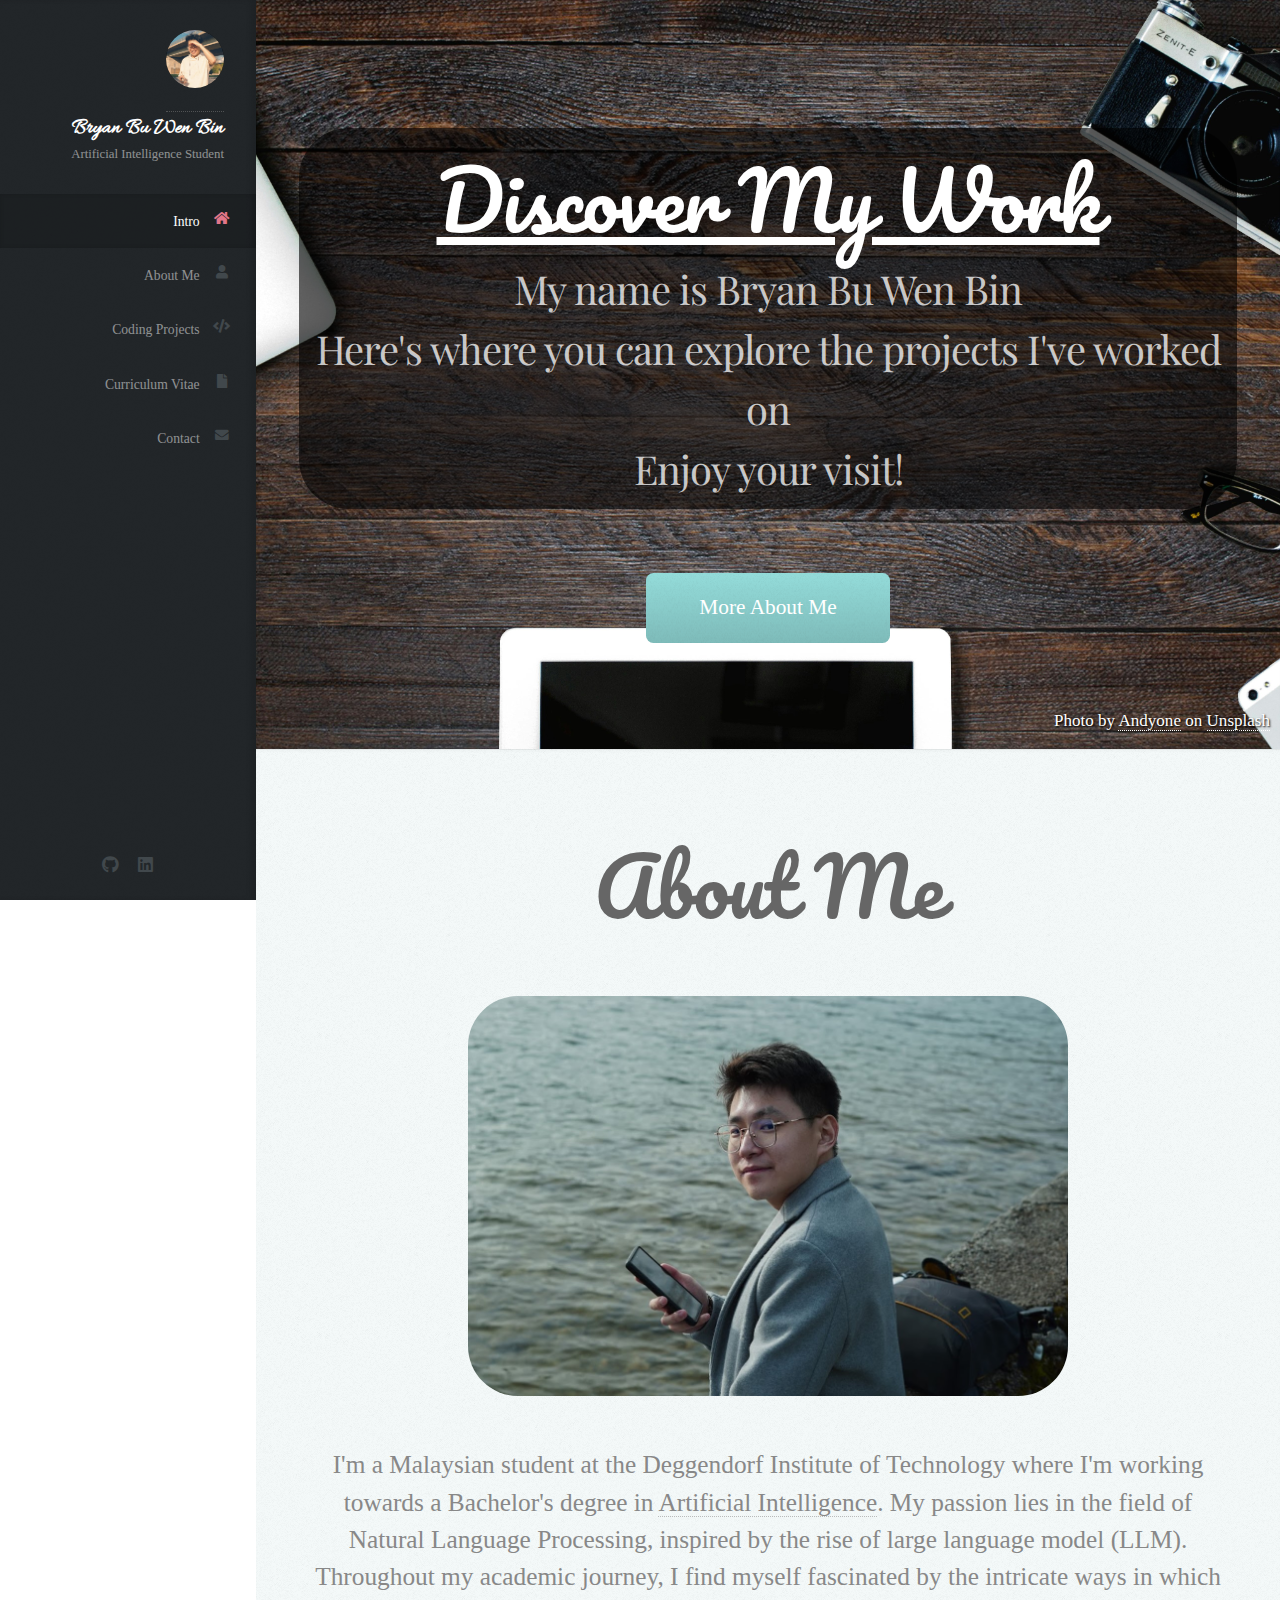
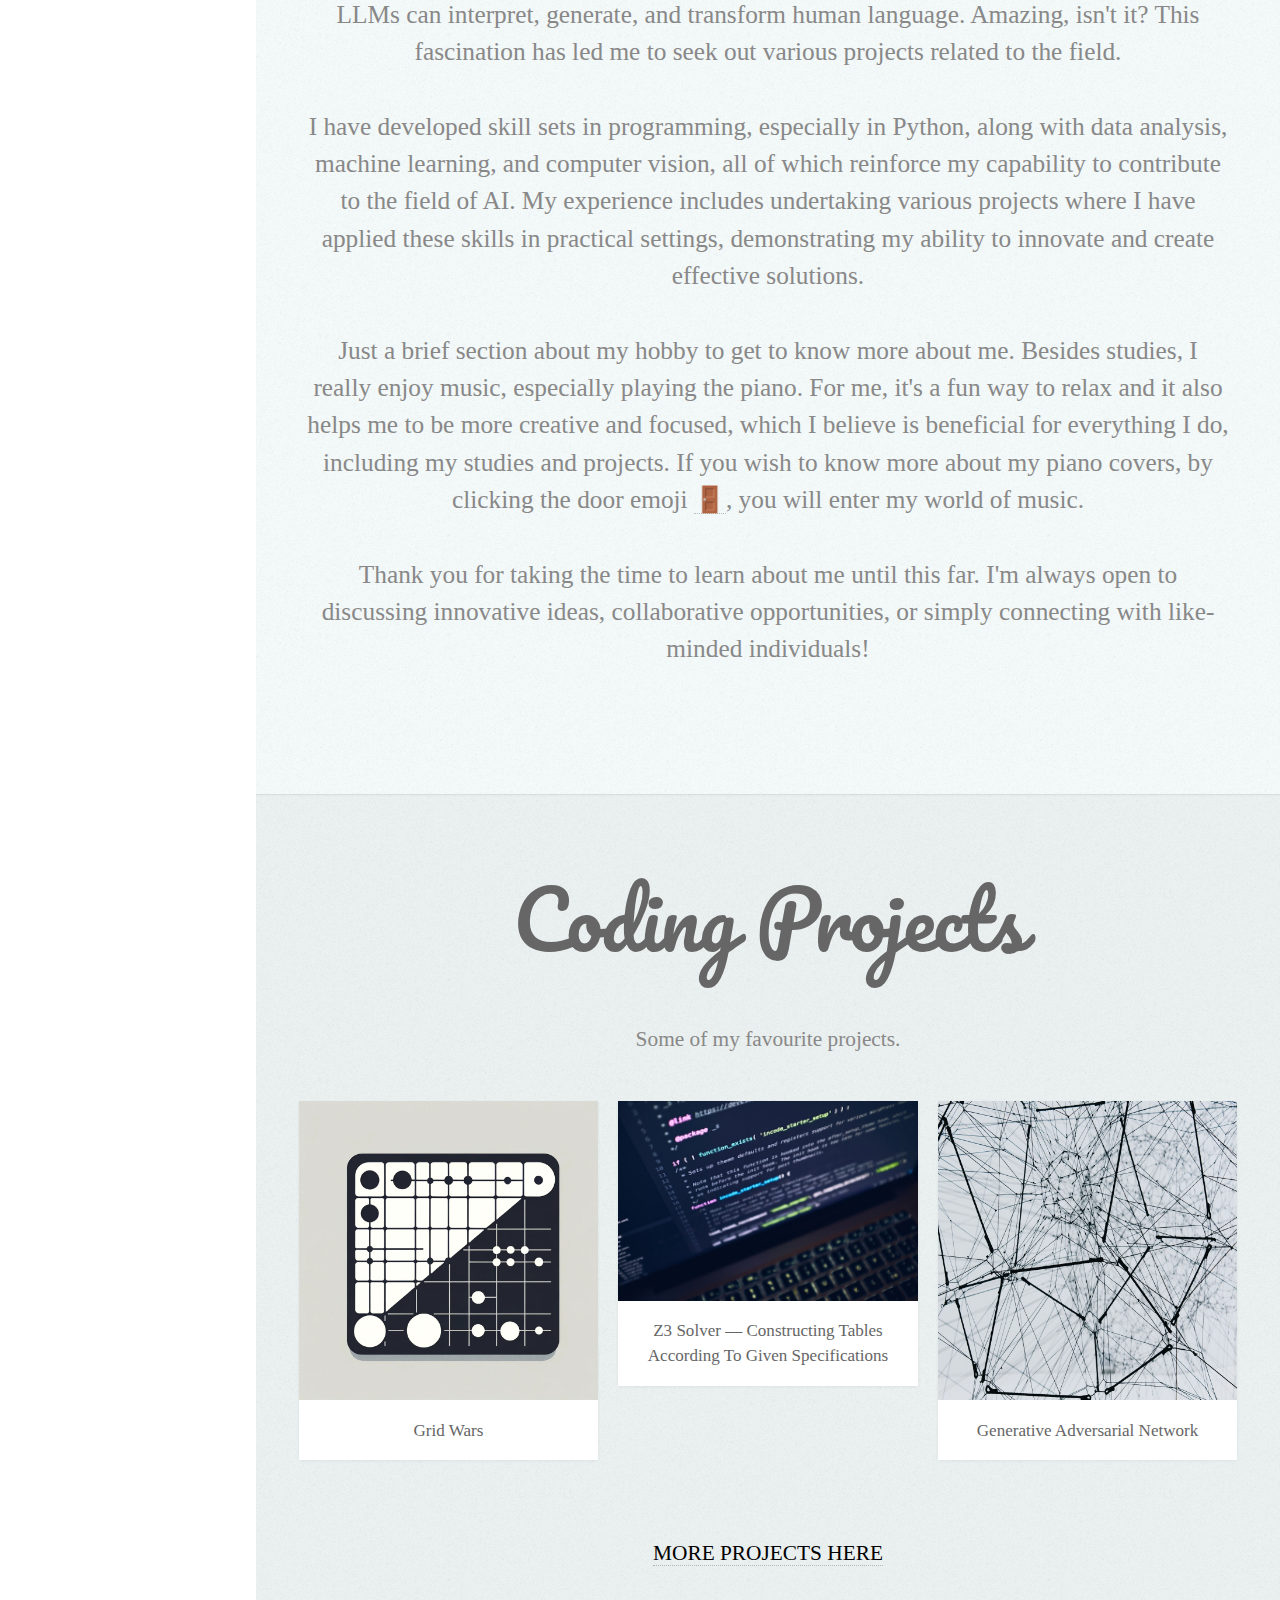
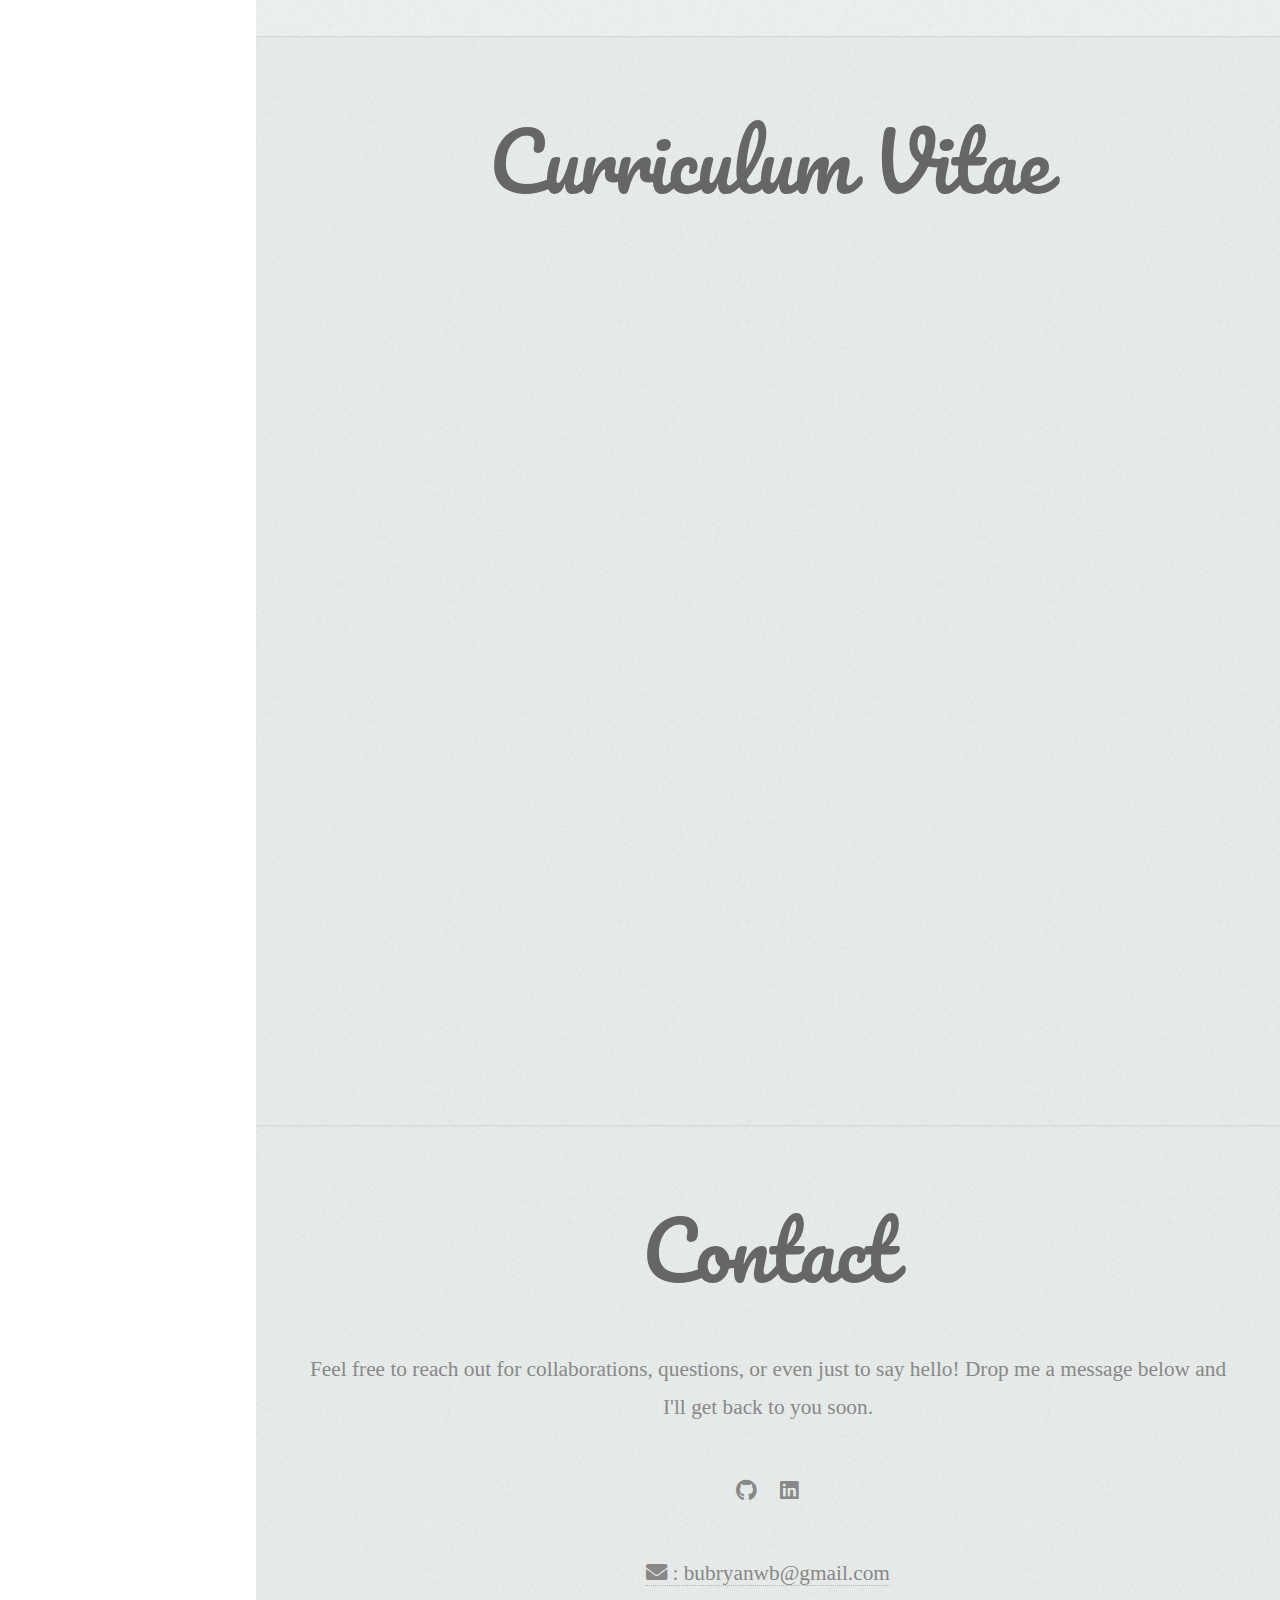
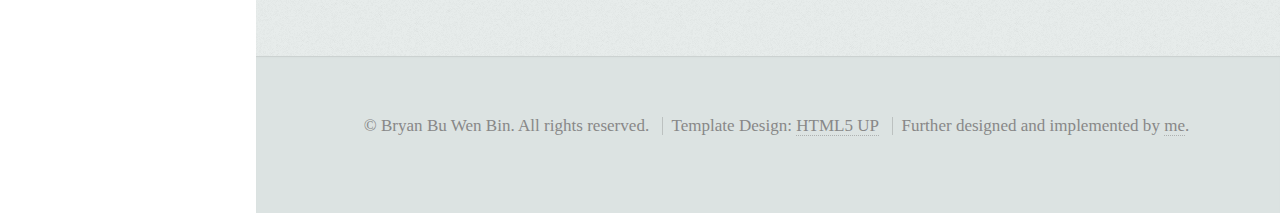
==== commit 76c4c223: "feat: ✨ Update font style" ====
--- a/index.html
+++ b/index.html
@@ -23,6 +23,18 @@
       sizes="16x16"
       href="./favicon_io/favicon-16x16.png"
     />
+    <link
+      href="https://fonts.googleapis.com/css2?family=Pacifico&display=swap"
+      rel="stylesheet"
+    />
+    <link
+      href="https://fonts.googleapis.com/css2?family=Playfair+Display:wght@400;700&display=swap"
+      rel="stylesheet"
+    />
+    <link
+      href="https://fonts.googleapis.com/css2?family=Allura&display=swap"
+      rel="stylesheet"
+    />
     <link rel="manifest" href="./favicon_io/site.webmanifest" />
     <title>Bryan Bu Wen Bin | Home</title>
     <meta charset="utf-8" />
@@ -43,7 +55,7 @@
             <span class="image avatar48"
               ><img src="../../images/profile-pic.JPG" alt="Profile Picture"
             /></span>
-            <h1 id="title">Bryan Bu Wen Bin</h1>
+            <h1 id="title" class="signature">Bryan Bu Wen Bin</h1>
           </a>
           <p>Artificial Intelligence Student</p>
         </div>
@@ -118,14 +130,14 @@
       <section id="top" class="one dark cover">
         <div class="container">
           <header>
-            <h2 class="alt">
+            <h2 class="art-line-discover">
               <strong><u>Discover My Work</u></strong>
             </h2>
-            <h2 class="alt">My name is Bryan Bu Wen Bin</h2>
-            <h2 class="alt">
+            <h2 class="alt-intro">My name is Bryan Bu Wen Bin</h2>
+            <h2 class="alt-intro">
               Here's where you can explore the projects I've worked on
             </h2>
-            <h2 class="alt">Enjoy your visit!</h2>
+            <h2 class="alt-intro">Enjoy your visit!</h2>
           </header>
           <footer>
             <a href="#about" class="button scrolly">More About Me</a>
@@ -155,14 +167,14 @@
       <section id="about" class="two">
         <div class="container">
           <header>
-            <h2>About Me</h2>
+            <h2 class="art-line-discover">About Me</h2>
           </header>
 
           <div class="image featured">
             <img src="images/intro-pic.JPG" alt="" />
           </div>
 
-          <p>
+          <p class="about-me-paragraph">
             I'm a Malaysian student at the Deggendorf Institute of Technology
             where I'm working towards a Bachelor's degree in
             <a href="https://www.th-deg.de/ki-b" target="_blank"
@@ -203,7 +215,7 @@
       <section id="codingprojects" class="three">
         <div class="container">
           <header>
-            <h2>Coding Projects</h2>
+            <h2 class="art-line-discover">Coding Projects</h2>
           </header>
 
           <p>Some of my favourite projects.</p>
@@ -298,7 +310,7 @@
       <section id="cv" class="seven">
         <div class="container">
           <header>
-            <h2>Curriculum Vitae</h2>
+            <h2 class="art-line-discover">Curriculum Vitae</h2>
           </header>
           <div class="iframe-container">
             <iframe
@@ -313,10 +325,10 @@
       <section id="contact" class="five">
         <div class="container">
           <header>
-            <h2>Contact</h2>
-          </header>
-
-          <p>
+            <h2 class="art-line-discover">Contact</h2>
+          </header>
+
+          <p class="about-me-paragraph">
             Feel free to reach out for collaborations, questions, or even just
             to say hello! Drop me a message below and I'll get back to you soon.
           </p>
--- a/assets/css/main.css
+++ b/assets/css/main.css
@@ -97,7 +97,7 @@
 
 	body {
 		background: #fff;
-		font-family: 'Source Sans Pro', sans-serif;
+		font-family: 'Times New Roman', Times, serif;
 		font-size: 19pt;
 		font-weight: 300;
 		line-height: 1.75em;
@@ -116,7 +116,7 @@
 		}
 
 	input, textarea, select {
-		font-family: 'Source Sans Pro', sans-serif;
+		font-family: 'Times New Roman', Times, serif;
 		font-size: 19pt;
 		font-weight: 300;
 		line-height: 1.75em;
@@ -151,6 +151,10 @@
 			h2.alt strong {
 				color: #666;
 			}
+
+		h2.art-line {
+			font-size: 80px;
+		}
 
 	h3 {
 		font-size: 1.5em;
@@ -2783,4 +2787,71 @@
 					margin-top: 0;
 				}
 
-	}+	}
+
+.art-line-discover {
+    text-align: center;
+}
+
+/* Mobile devices */
+@media (max-width: 600px) {
+    .art-line-discover {
+        font-size: 35px !important;
+		font-family: 'Pacifico', cursive !important;
+    }
+}
+
+/* Tablet devices */
+/* @media (min-width: 601px) and (max-width: 1024px) {
+    .art-line-discover {
+        font-size: 1.75rem;
+    }
+} */
+
+/* Large screens */
+@media (min-width: 1025px) {
+    .art-line-discover {
+        font-size: 80px !important; /* Larger font size for large screens */
+		font-family: 'Pacifico', cursive !important;
+    }
+}
+
+.alt-intro {
+	text-align: center;
+}
+
+/* Mobile devices */
+@media (max-width: 600px) {
+    .alt-intro {
+        font-size: 20px !important;
+		font-family: 'Playfair Display', serif !important;
+		margin-bottom: 15px;
+    }
+
+	.alt-intro:last-child {
+		margin-bottom: 0;
+	}
+}
+
+/* Large screens */
+@media (min-width: 1025px) {
+    .alt-intro {
+        font-size: 40px !important; /* Larger font size for large screens */
+		font-family: 'Playfair Display', serif !important;
+    }
+}
+
+.about-me-paragraph {
+	text-align: center;
+}
+
+/* Mobile devices */
+@media (max-width: 600px) {
+    .about-me-paragraph {
+        font-size: 20px ;
+    }
+}
+
+.signature {
+	font-family: 'Allura', cursive;
+}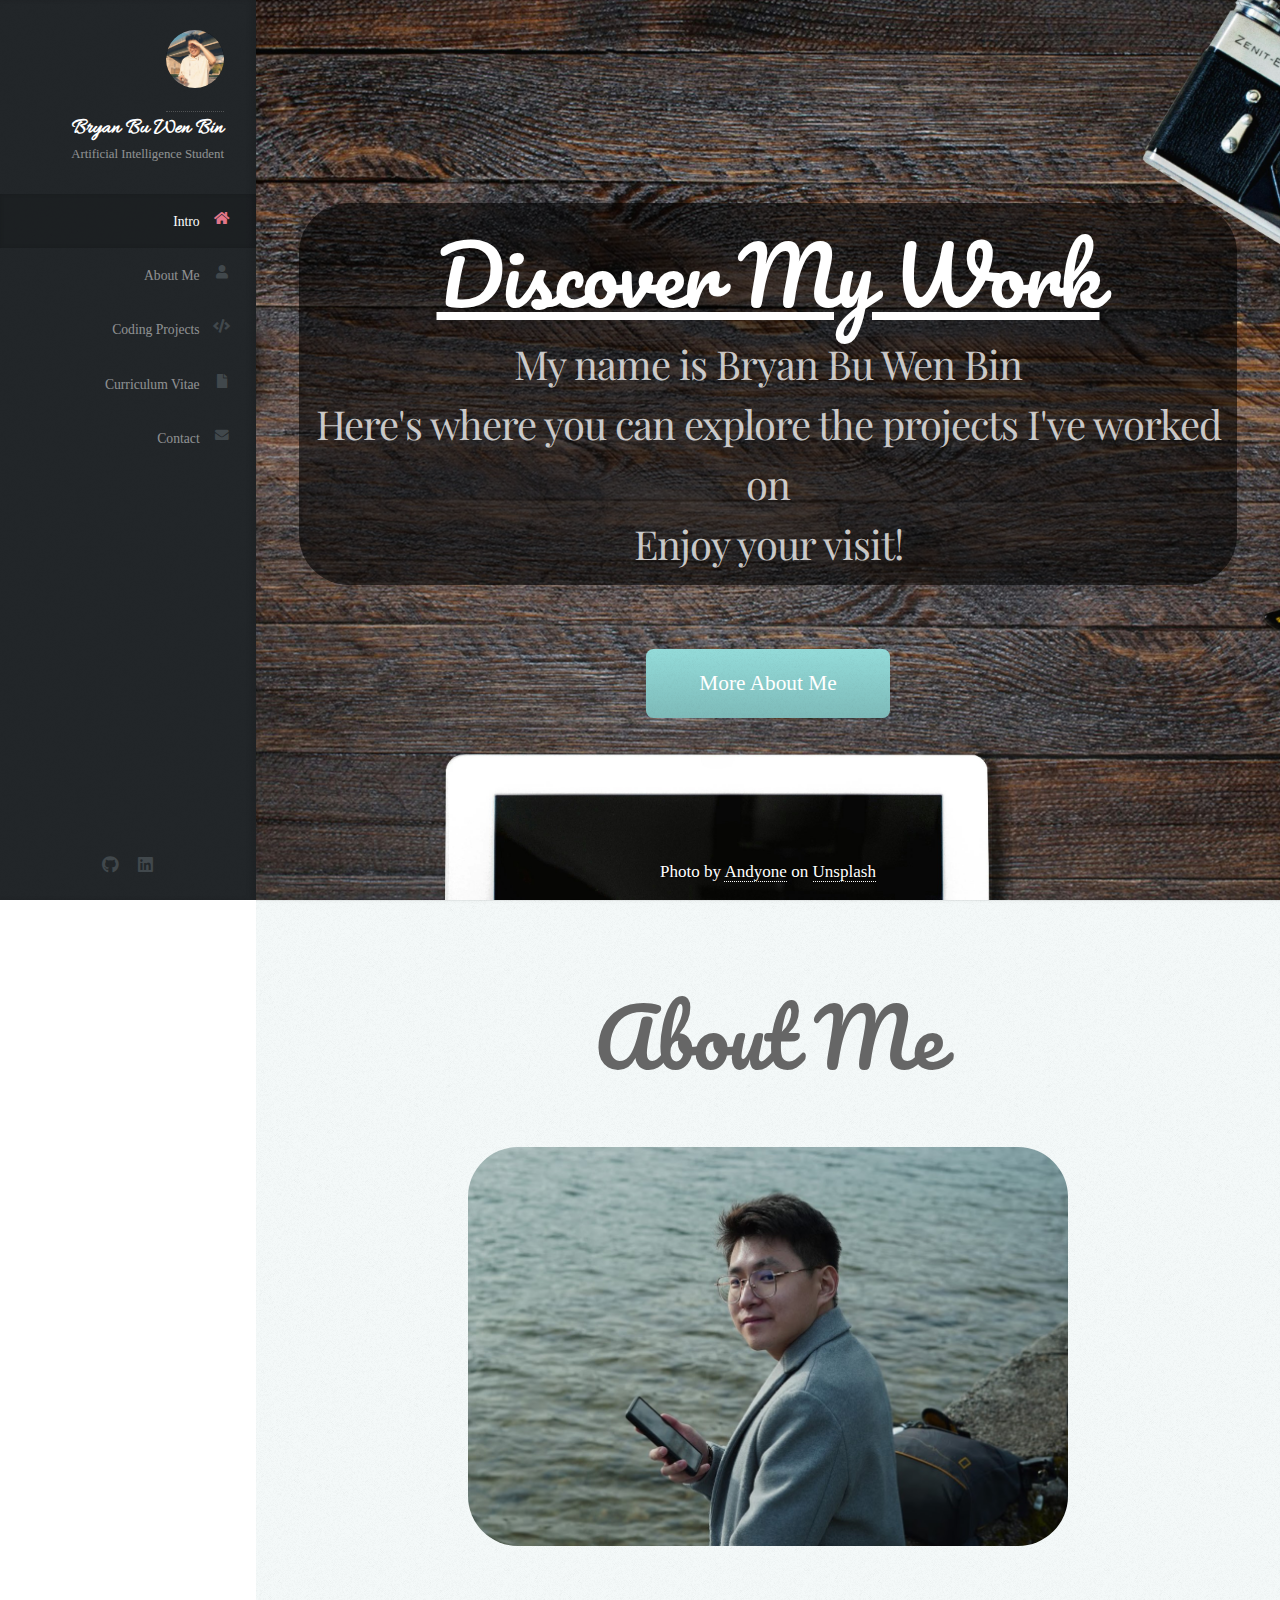
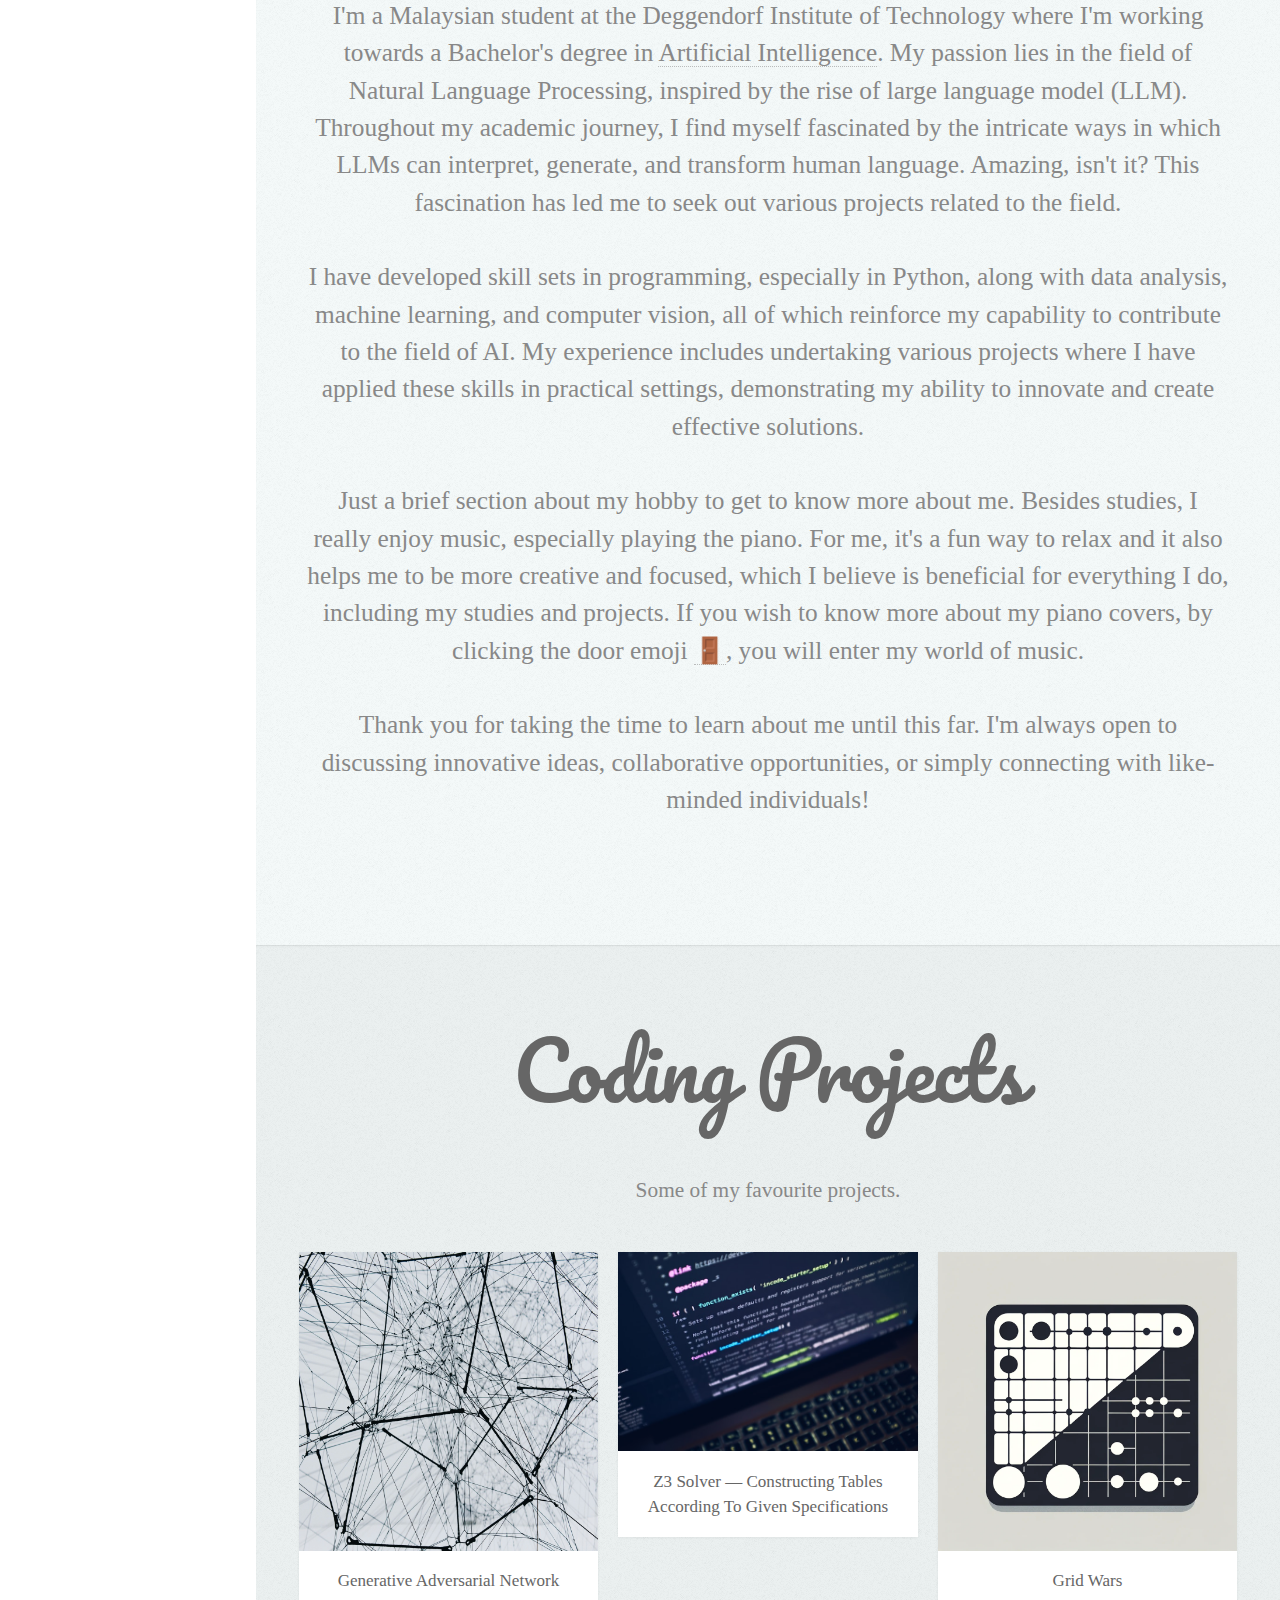
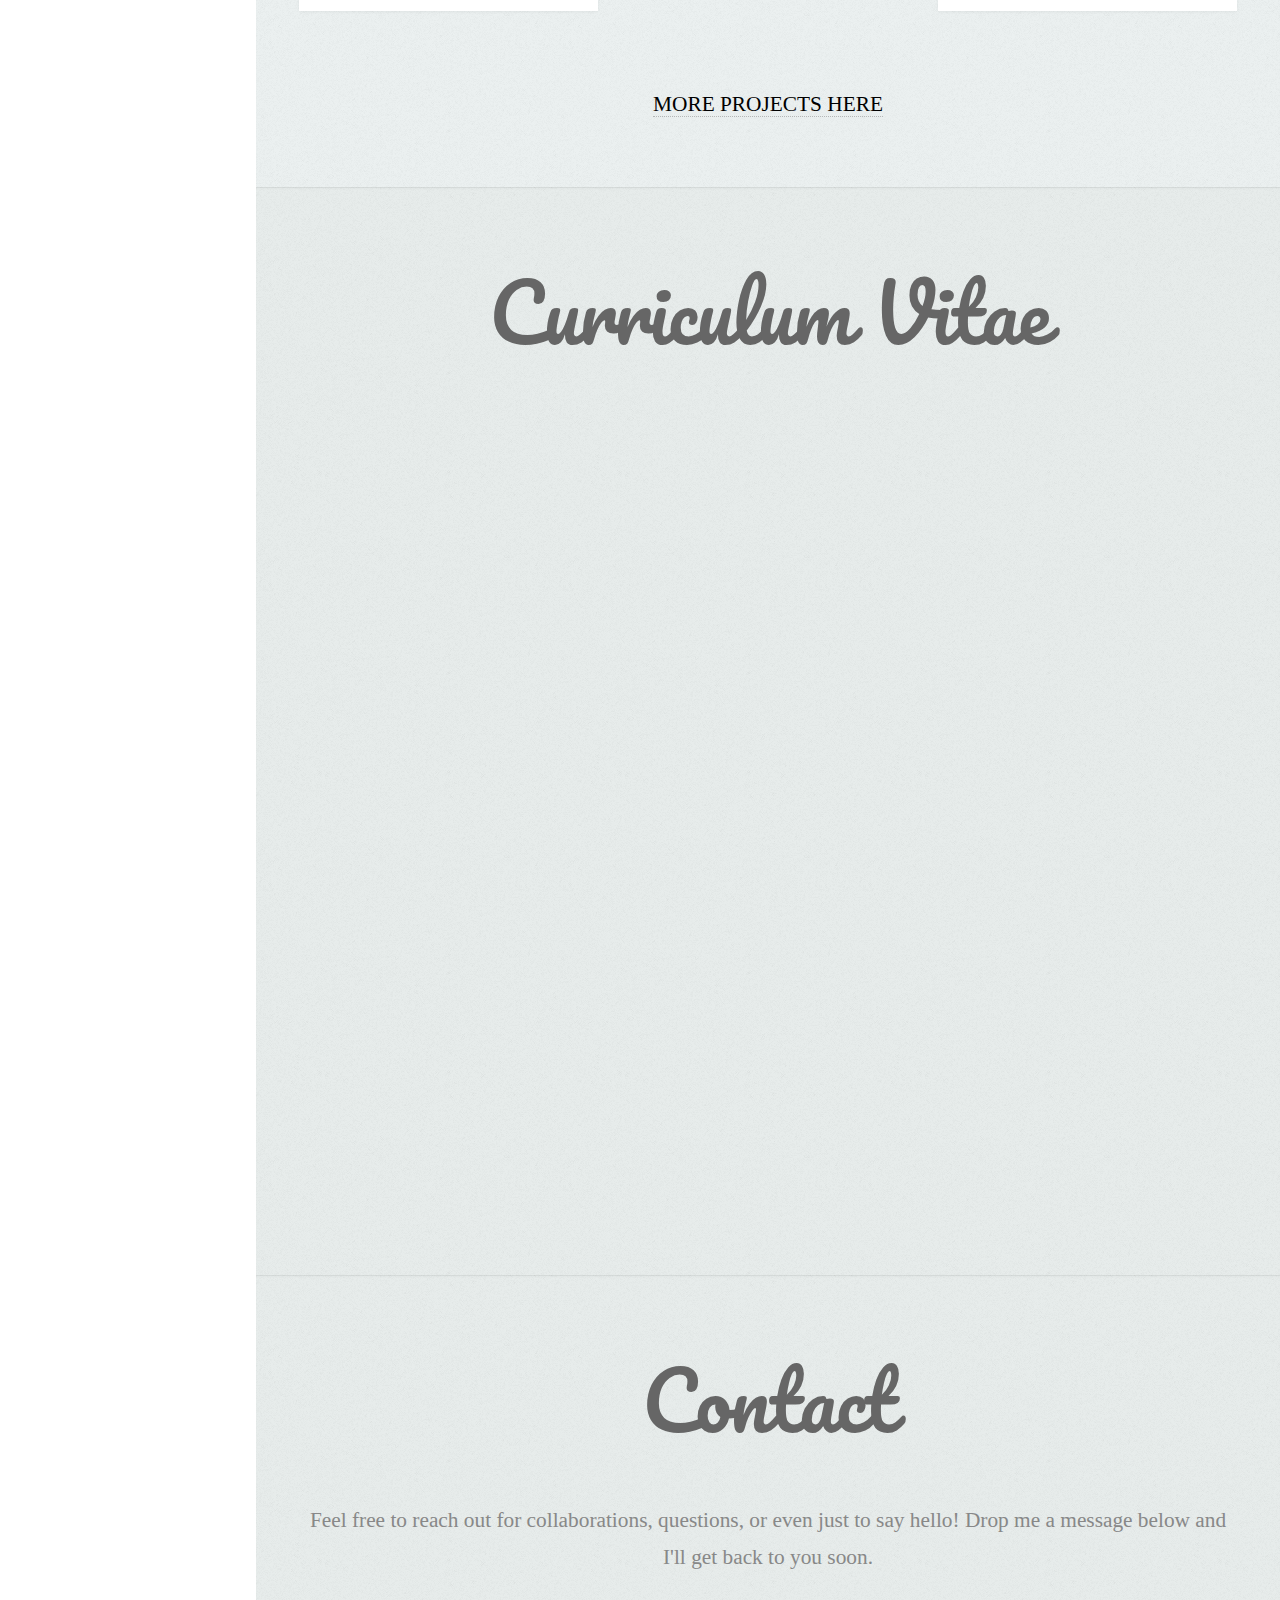
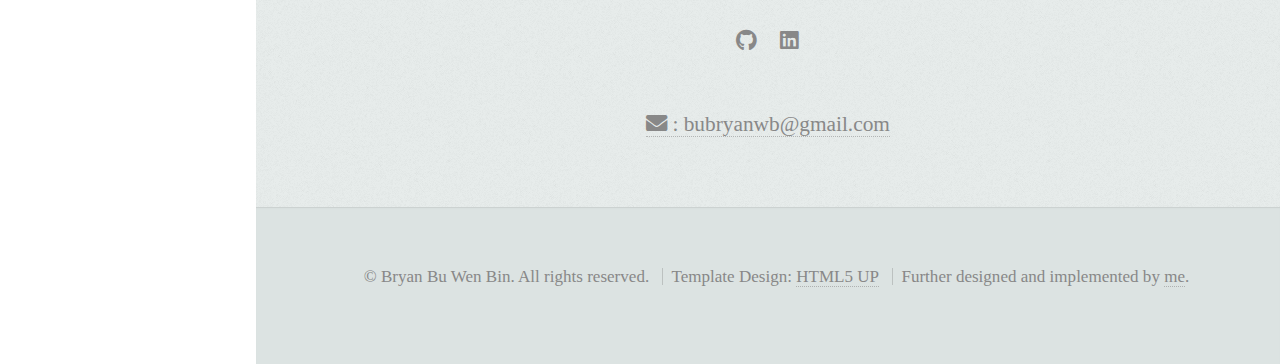
==== commit e76f23de: "update: ⚡ rework coding project and intro" ====
--- a/index.html
+++ b/index.html
@@ -148,17 +148,20 @@
               >Jimmy Tan</a
             >
           </div> -->
-          <div class="credit-line">
-            Photo by
-            <a
-              href="https://unsplash.com/@andyoneru?utm_content=creditCopyText&utm_medium=referral&utm_source=unsplash"
-              >Andyone</a
-            >
-            on
-            <a
-              href="https://unsplash.com/photos/black-camera-with-black-eyeglassse--WW8jBak7bo?utm_content=creditCopyText&utm_medium=referral&utm_source=unsplash"
-              >Unsplash</a
-            >
+
+          <div class="credit-line-container">
+            <div class="credit-line">
+              Photo by
+              <a
+                href="https://unsplash.com/@andyoneru?utm_content=creditCopyText&utm_medium=referral&utm_source=unsplash"
+                >Andyone</a
+              >
+              on
+              <a
+                href="https://unsplash.com/photos/black-camera-with-black-eyeglassse--WW8jBak7bo?utm_content=creditCopyText&utm_medium=referral&utm_source=unsplash"
+                >Unsplash</a
+              >
+            </div>
           </div>
         </div>
       </section>
@@ -222,14 +225,20 @@
 
           <div class="row">
             <div class="col-4 col-12-mobile">
-              <!--Grid Wars-->
+              <!--Generative Adversarial Network-->
               <article class="item">
-                <a href="./assets/html/grid-wars.html" class="image fit">
-                  <img src="images/grip-wars.webp" alt="Grid Wars" />
+                <a
+                  href="./assets/html/generative-adversarial-network.html"
+                  class="image fit"
+                >
+                  <img
+                    src="images/generative-adversarial-network/gan-resized.jpg"
+                    alt="gan-resized"
+                  />
                 </a>
                 <header>
-                  <a href="./assets/html/grid-wars.html">
-                    <h3>Grid Wars</h3>
+                  <a href="./assets/html/generative-adversarial-network.html">
+                    <h3>Generative Adversarial Network</h3>
                   </a>
                 </header>
               </article>
@@ -269,20 +278,14 @@
               </article> -->
             </div>
             <div class="col-4 col-12-mobile">
-              <!--Generative Adversarial Network-->
+              <!--Grid Wars-->
               <article class="item">
-                <a
-                  href="./assets/html/generative-adversarial-network.html"
-                  class="image fit"
-                >
-                  <img
-                    src="images/generative-adversarial-network/gan-resized.jpg"
-                    alt="Cinema Chatbot"
-                  />
+                <a href="./assets/html/grid-wars.html" class="image fit">
+                  <img src="images/grip-wars.webp" alt="Grid Wars" />
                 </a>
                 <header>
-                  <a href="./assets/html/generative-adversarial-network.html">
-                    <h3>Generative Adversarial Network</h3>
+                  <a href="./assets/html/grid-wars.html">
+                    <h3>Grid Wars</h3>
                   </a>
                 </header>
               </article>
--- a/assets/css/main.css
+++ b/assets/css/main.css
@@ -2296,17 +2296,20 @@
 				background-color: #81918E;
 				background-image: url("../../images/intro-bg-2.jpg");
 				}
+
+				.credit-line {
+					position: absolute;
+					bottom: 10px; /* Adjust the value as needed */
+					left: 50%;
+					color: white; /* White color for the font */
+					transform: translateX(-50%);
+					text-shadow: 1px 1px 2px #000000; /* Black shadow to make it readable on any background */
+					font-size: 0.8em; /* Adjust based on your design */
+					text-align: center;
+					z-index: 10; /* Ensure it's above other content */
+					}
 				
-				.credit-line {
-				position: absolute;
-				right: 10px; /* Adjust the value as needed */
-				bottom: 10px; /* Adjust the value as needed */
-				color: white; /* White color for the font */
-  				text-shadow: 1px 1px 2px #000000; /* Black shadow to make it readable on any background */
-				font-size: 0.8em; /* Adjust based on your design */
-				text-align: right;
-				z-index: 10; /* Ensure it's above other content */
-				}
+				
 				  
 			#main > section.two {
 				background-color: #f5fafa;
@@ -2854,4 +2857,25 @@
 
 .signature {
 	font-family: 'Allura', cursive;
+}
+
+section.one.dark.cover {
+    height: 100vh; /* Full height of the viewport */
+    display: flex;
+    flex-direction: column;
+    justify-content: center;
+    align-items: center;
+    text-align: center; /* Center the text */
+    padding: 2em; /* Add some padding */
+    background-size: cover !important; /* Ensure the background covers the section */
+    background-position: center; /* Center the background image */
+}
+
+@media screen and (max-width: 767px) {
+    section.one.dark.cover {
+        padding: 1em; /* Adjust padding for smaller screens */
+        background-size: cover; /* Ensure the background covers the section without distortion */
+        background-attachment: scroll; /* Prevent background from fixing in mobile */
+		background-position: center right !important;
+    }
 }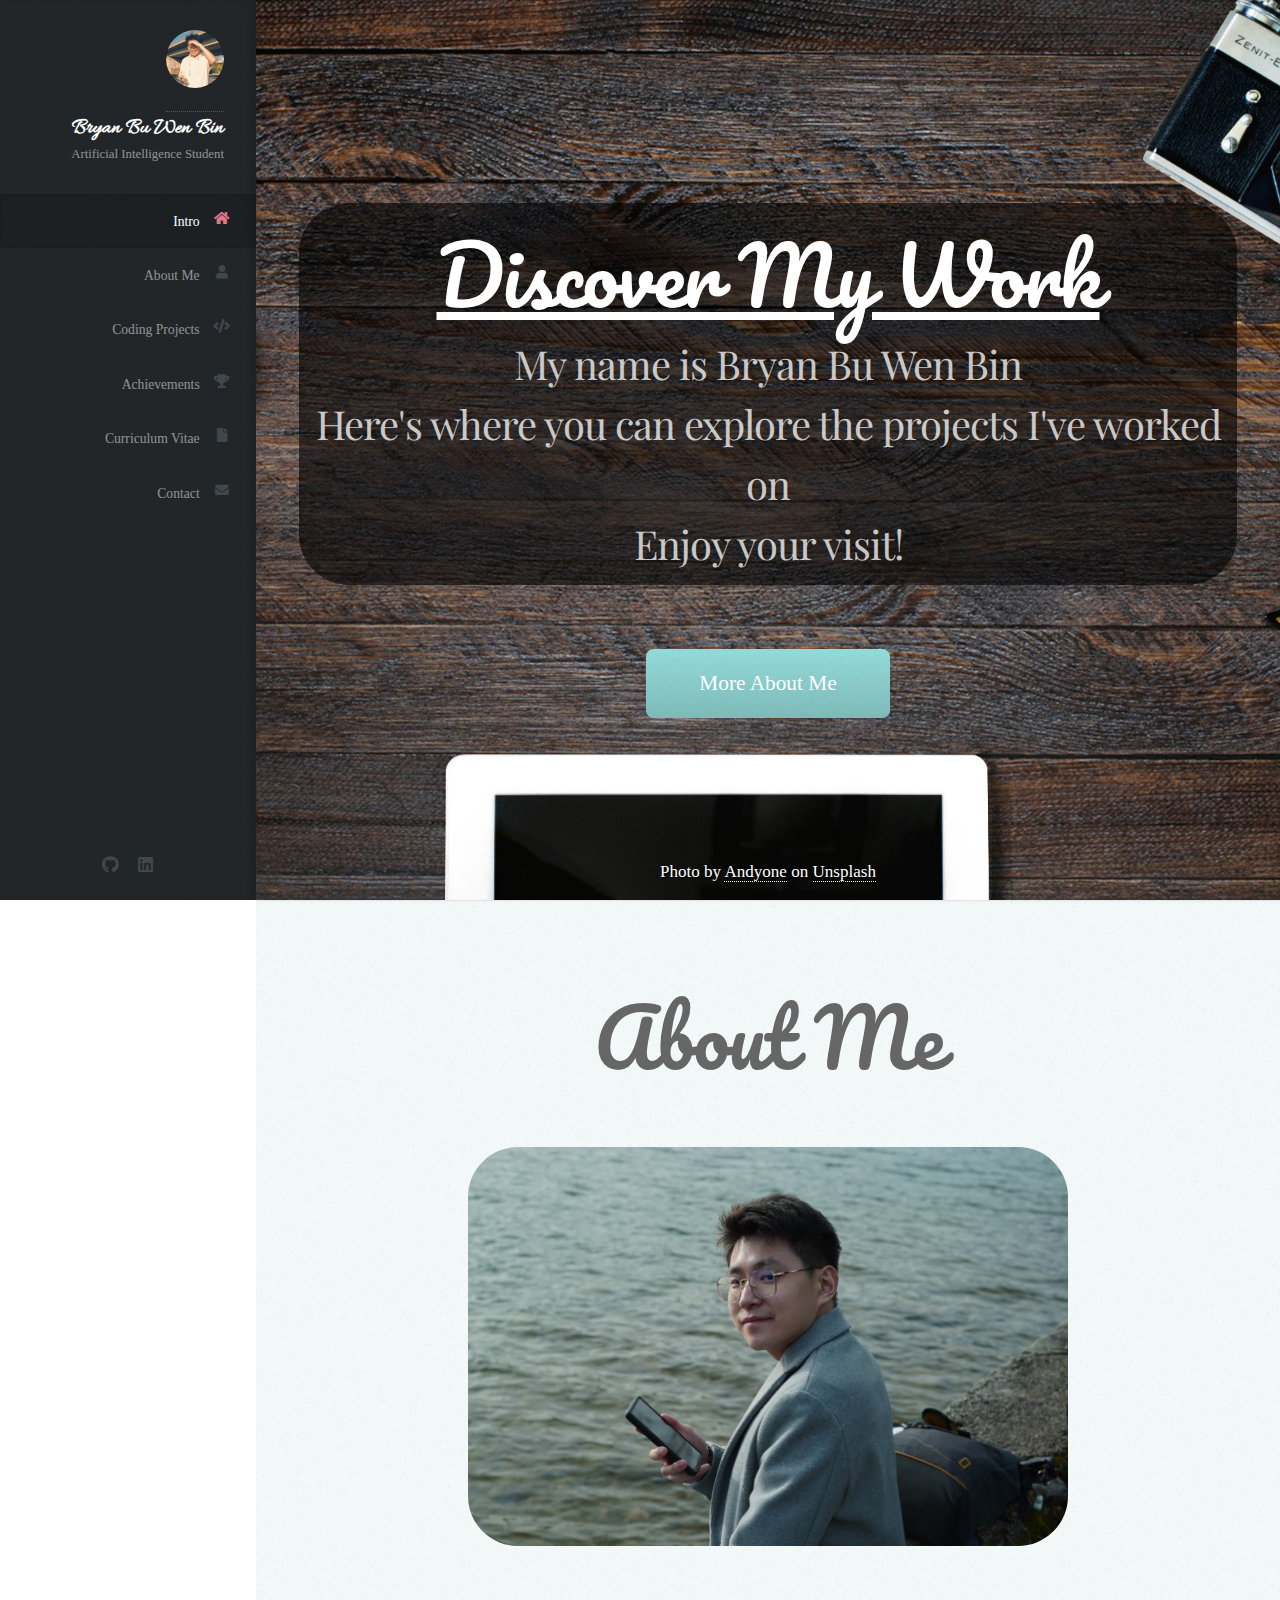
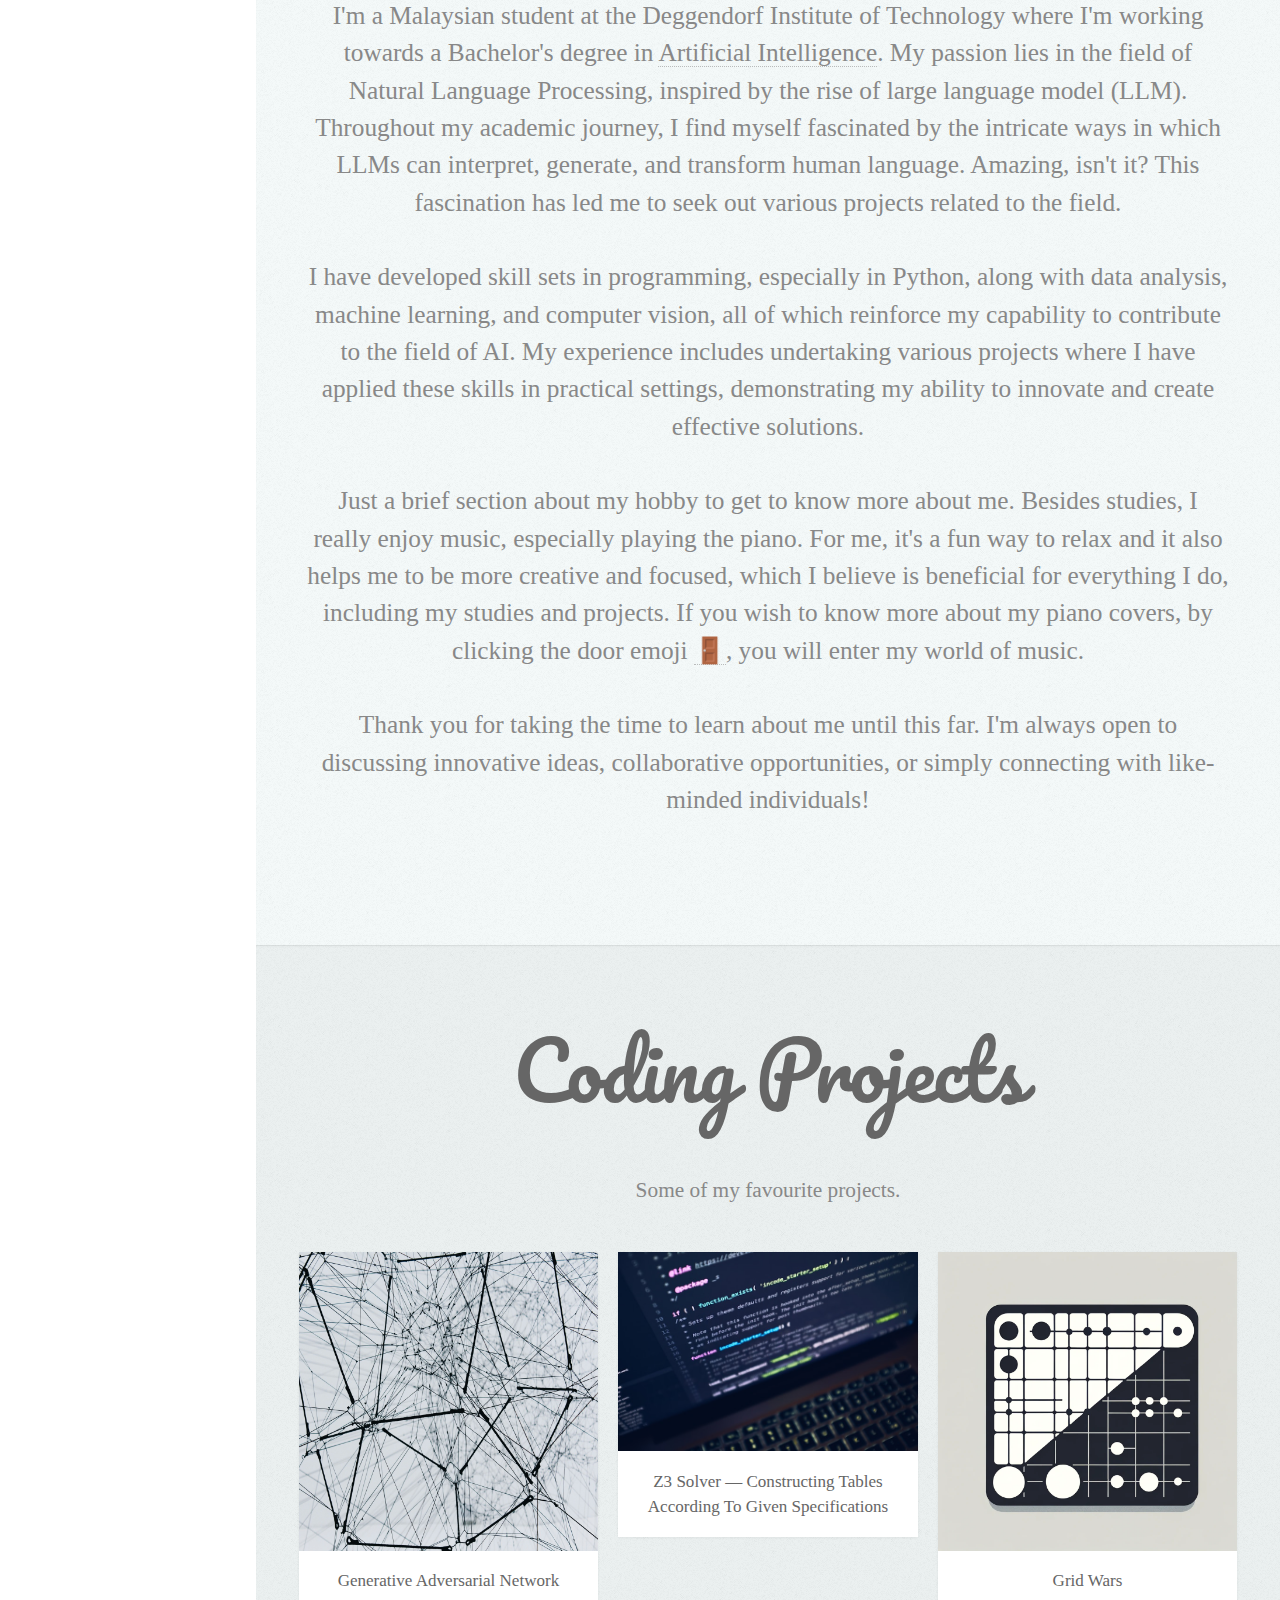
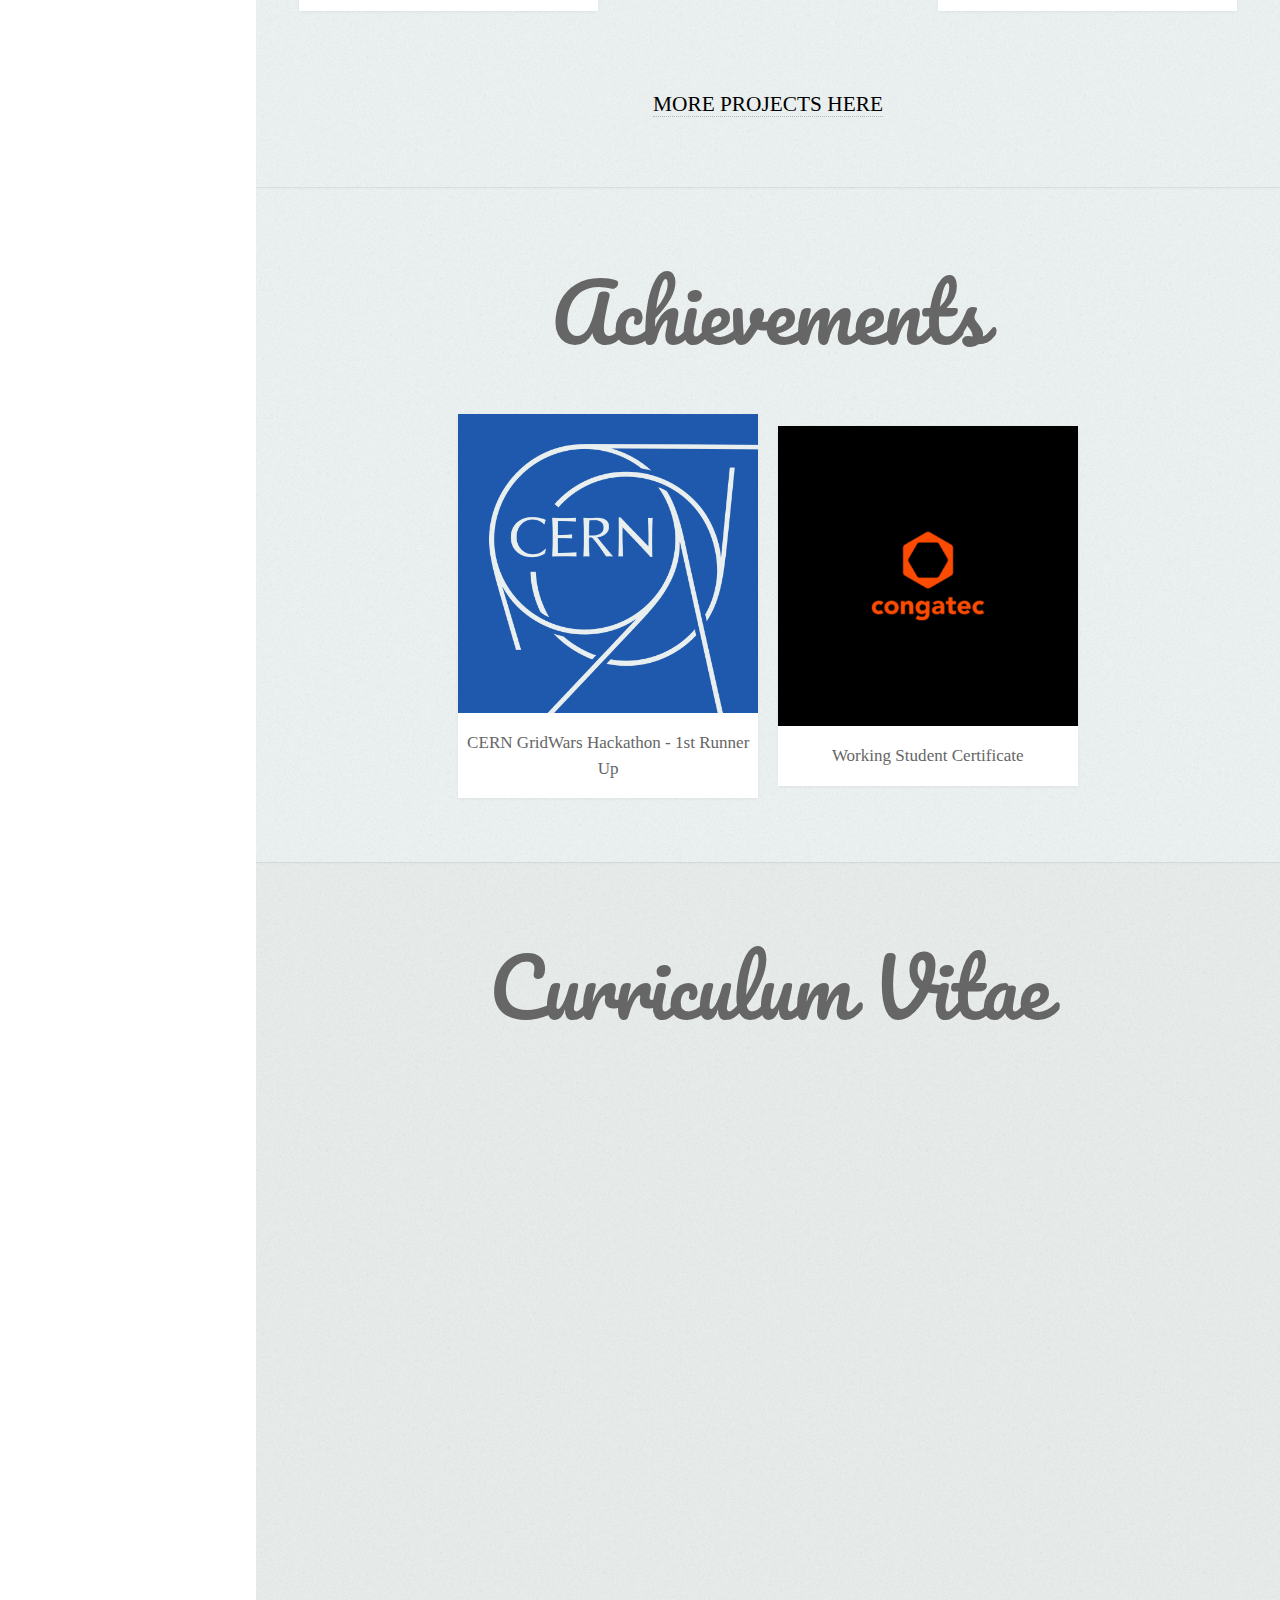
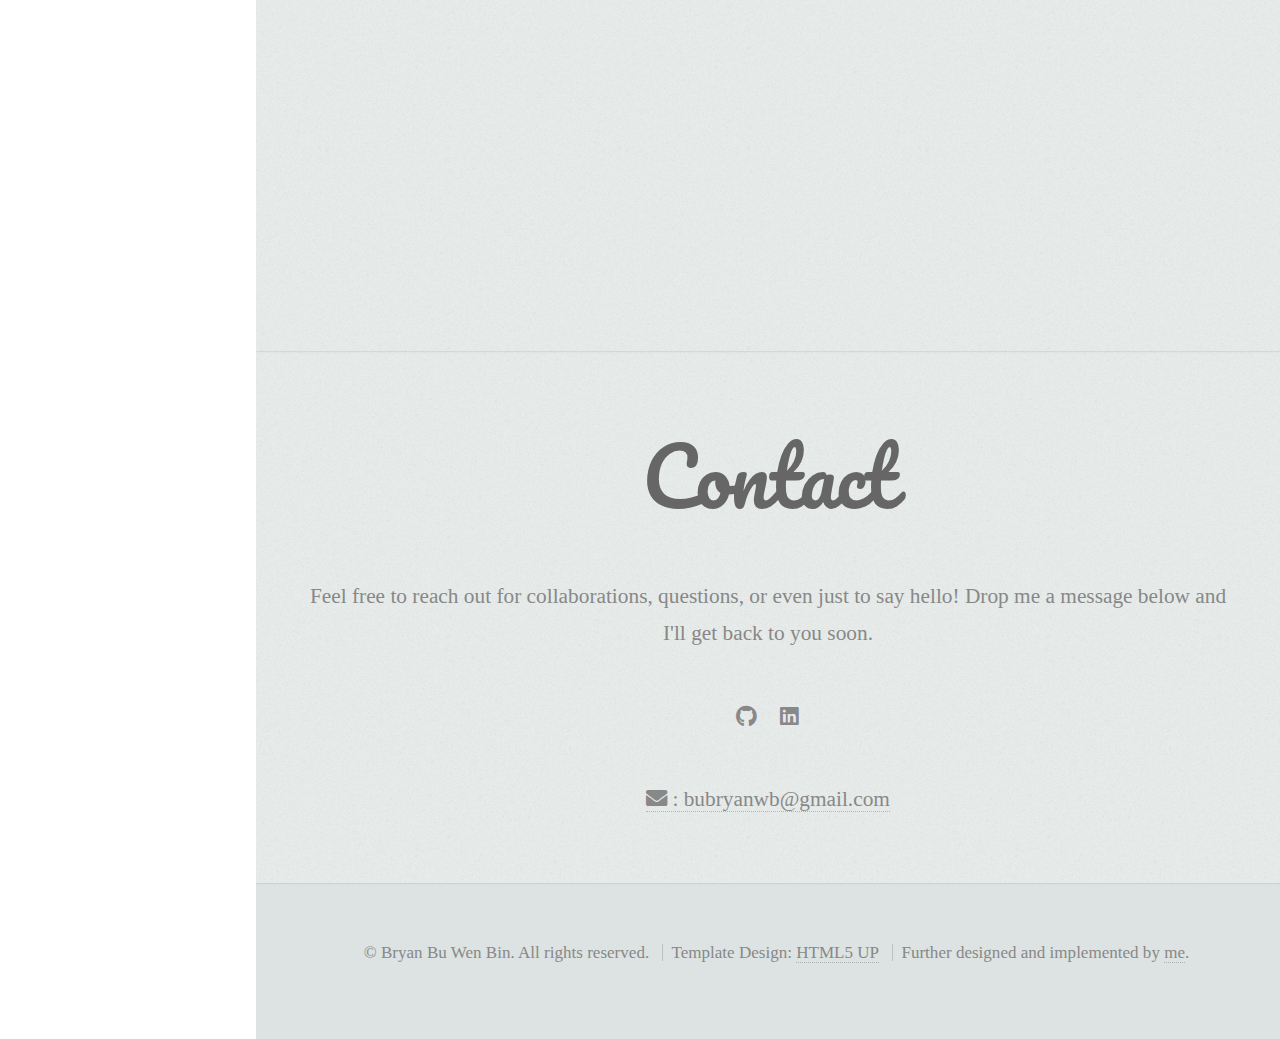
==== commit c73a1e8f: "feat: ✨ Add Achievements section" ====
--- a/index.html
+++ b/index.html
@@ -76,6 +76,11 @@
             <li>
               <a href="#codingprojects" id="codingprojects-link"
                 ><span class="icon solid fa-code">Coding Projects</span></a
+              >
+            </li>
+            <li>
+              <a href="#achievements" id="achievements-link"
+                ><span class="icon solid fa-trophy">Achievements</span></a
               >
             </li>
             <li>
@@ -309,6 +314,45 @@
         >
       </section>
 
+      <!-- Achievements -->
+      <section id="achievements" class="eight">
+        <div class="container">
+          <header>
+            <h2 class="art-line-discover">Achievements</h2>
+          </header>
+
+          <div class="row-achievements">
+            <!--CERN-->
+            <div class="col-4 col-12-mobile">
+              <article class="item">
+                <a href="./assets/html/cern.html" class="image fit">
+                  <img src="images/cern-logo.png" alt="gan-resized" />
+                </a>
+                <header>
+                  <a href="./assets/html/cern.html">
+                    <h3>CERN GridWars Hackathon - 1st Runner Up</h3>
+                  </a>
+                </header>
+              </article>
+            </div>
+
+            <!--congatec-->
+            <div class="col-4 col-12-mobile">
+              <article class="item">
+                <a href="./assets/html/congatec.html" class="image fit">
+                  <img src="images/congatec-logo.png" alt="gan-resized" />
+                </a>
+                <header>
+                  <a href="./assets/html/congatec.html">
+                    <h3>Working Student Certificate</h3>
+                  </a>
+                </header>
+              </article>
+            </div>
+          </div>
+        </div>
+      </section>
+
       <!-- Curriculum Vitae -->
       <section id="cv" class="seven">
         <div class="container">
--- a/assets/css/main.css
+++ b/assets/css/main.css
@@ -1743,6 +1743,1476 @@
 						}
 
 		}
+
+
+
+/* row-achievements */
+
+.row-achievements {
+    display: flex;
+    flex-wrap: wrap;
+    box-sizing: border-box;
+    align-items: stretch;
+}
+
+    .row-achievements > * {
+        box-sizing: border-box;
+    }
+
+    .row-achievements.gtr-uniform > * > :last-child {
+        margin-bottom: 0;
+    }
+
+    .row-achievements.aln-left {
+        justify-content: flex-start;
+    }
+
+    .row-achievements.aln-center {
+        justify-content: center;
+    }
+
+    .row-achievements.aln-right {
+        justify-content: flex-end;
+    }
+
+    .row-achievements.aln-top {
+        align-items: flex-start;
+    }
+
+    .row-achievements.aln-middle {
+        align-items: center;
+    }
+
+    .row-achievements.aln-bottom {
+        align-items: flex-end;
+    }
+
+    .row-achievements > .imp {
+        order: -1;
+    }
+
+    .row-achievements > .col-1 {
+        width: 8.33333%;
+    }
+
+    .row-achievements > .off-1 {
+        margin-left: 8.33333%;
+    }
+
+    .row-achievements > .col-2 {
+        width: 16.66667%;
+    }
+
+    .row-achievements > .off-2 {
+        margin-left: 16.66667%;
+    }
+
+    .row-achievements > .col-3 {
+        width: 25%;
+    }
+
+    .row-achievements > .off-3 {
+        margin-left: 25%;
+    }
+
+    .row-achievements > .col-4 {
+        width: 33.33333%;
+    }
+
+    .row-achievements > .off-4 {
+        margin-left: 33.33333%;
+    }
+
+    .row-achievements > .col-5 {
+        width: 41.66667%;
+    }
+
+    .row-achievements > .off-5 {
+        margin-left: 41.66667%;
+    }
+
+    .row-achievements > .col-6 {
+        width: 50%;
+    }
+
+    .row-achievements > .off-6 {
+        margin-left: 50%;
+    }
+
+    .row-achievements > .col-7 {
+        width: 58.33333%;
+    }
+
+    .row-achievements > .off-7 {
+        margin-left: 58.33333%;
+    }
+
+    .row-achievements > .col-8 {
+        width: 66.66667%;
+    }
+
+    .row-achievements > .off-8 {
+        margin-left: 66.66667%;
+    }
+
+    .row-achievements > .col-9 {
+        width: 75%;
+    }
+
+    .row-achievements > .off-9 {
+        margin-left: 75%;
+    }
+
+    .row-achievements > .col-10 {
+        width: 83.33333%;
+    }
+
+    .row-achievements > .off-10 {
+        margin-left: 83.33333%;
+    }
+
+    .row-achievements > .col-11 {
+        width: 91.66667%;
+    }
+
+    .row-achievements > .off-11 {
+        margin-left: 91.66667%;
+    }
+
+    .row-achievements > .col-12 {
+        width: 100%;
+    }
+
+    .row-achievements > .off-12 {
+        margin-left: 100%;
+    }
+
+    .row-achievements.gtr-0 {
+        margin-top: 0px;
+        margin-left: 0px;
+    }
+
+        .row-achievements.gtr-0 > * {
+            padding: 0px 0 0 0px;
+        }
+
+        .row-achievements.gtr-0.gtr-uniform {
+            margin-top: 0px;
+        }
+
+            .row-achievements.gtr-0.gtr-uniform > * {
+                padding-top: 0px;
+            }
+
+    .row-achievements.gtr-25 {
+        margin-top: -10px;
+        margin-left: -10px;
+    }
+
+        .row-achievements.gtr-25 > * {
+            padding: 10px 0 0 10px;
+        }
+
+        .row-achievements.gtr-25.gtr-uniform {
+            margin-top: -10px;
+        }
+
+            .row-achievements.gtr-25.gtr-uniform > * {
+                padding-top: 10px;
+            }
+
+    .row-achievements.gtr-50 {
+        margin-top: -20px;
+        margin-left: -20px;
+    }
+
+        .row-achievements.gtr-50 > * {
+            padding: 20px 0 0 20px;
+        }
+
+        .row-achievements.gtr-50.gtr-uniform {
+            margin-top: -20px;
+        }
+
+            .row-achievements.gtr-50.gtr-uniform > * {
+                padding-top: 20px;
+            }
+
+    .row-achievements {
+        margin-top: -40px;
+        margin-left: -40px;
+    }
+
+        .row-achievements > * {
+            padding: 40px 0 0 40px;
+        }
+
+        .row-achievements.gtr-uniform {
+            margin-top: -40px;
+        }
+
+            .row-achievements.gtr-uniform > * {
+                padding-top: 40px;
+            }
+
+    .row-achievements.gtr-150 {
+        margin-top: -60px;
+        margin-left: -60px;
+    }
+
+        .row-achievements.gtr-150 > * {
+            padding: 60px 0 0 60px;
+        }
+
+        .row-achievements.gtr-150.gtr-uniform {
+            margin-top: -60px;
+        }
+
+            .row-achievements.gtr-150.gtr-uniform > * {
+                padding-top: 60px;
+            }
+
+    .row-achievements.gtr-200 {
+        margin-top: -80px;
+        margin-left: -80px;
+    }
+
+        .row-achievements.gtr-200 > * {
+            padding: 80px 0 0 80px;
+        }
+
+        .row-achievements.gtr-200.gtr-uniform {
+            margin-top: -80px;
+        }
+
+            .row-achievements.gtr-200.gtr-uniform > * {
+                padding-top: 80px;
+            }
+
+    @media screen and (min-width: 961px) and (max-width: 1880px) {
+
+        .row-achievements {
+            display: flex;
+            flex-wrap: wrap;
+            box-sizing: border-box;
+            align-items: stretch;
+        }
+
+            .row-achievements > * {
+                box-sizing: border-box;
+            }
+
+            .row-achievements.gtr-uniform > * > :last-child {
+                margin-bottom: 0;
+            }
+
+            .row-achievements.aln-left {
+                justify-content: flex-start;
+            }
+
+            .row-achievements.aln-center {
+                justify-content: center;
+            }
+
+            .row-achievements.aln-right {
+                justify-content: flex-end;
+            }
+
+            .row-achievements.aln-top {
+                align-items: flex-start;
+            }
+
+            .row-achievements.aln-middle {
+                align-items: center;
+            }
+
+            .row-achievements.aln-bottom {
+                align-items: flex-end;
+            }
+
+            .row-achievements > .imp-wide {
+                order: -1;
+            }
+
+            .row-achievements > .col-1-wide {
+                width: 8.33333%;
+            }
+
+            .row-achievements > .off-1-wide {
+                margin-left: 8.33333%;
+            }
+
+            .row-achievements > .col-2-wide {
+                width: 16.66667%;
+            }
+
+            .row-achievements > .off-2-wide {
+                margin-left: 16.66667%;
+            }
+
+            .row-achievements > .col-3-wide {
+                width: 25%;
+            }
+
+            .row-achievements > .off-3-wide {
+                margin-left: 25%;
+            }
+
+            .row-achievements > .col-4-wide {
+                width: 33.33333%;
+            }
+
+            .row-achievements > .off-4-wide {
+                margin-left: 33.33333%;
+            }
+
+            .row-achievements > .col-5-wide {
+                width: 41.66667%;
+            }
+
+            .row-achievements > .off-5-wide {
+                margin-left: 41.66667%;
+            }
+
+            .row-achievements > .col-6-wide {
+                width: 50%;
+            }
+
+            .row-achievements > .off-6-wide {
+                margin-left: 50%;
+            }
+
+            .row-achievements > .col-7-wide {
+                width: 58.33333%;
+            }
+
+            .row-achievements > .off-7-wide {
+                margin-left: 58.33333%;
+            }
+
+            .row-achievements > .col-8-wide {
+                width: 66.66667%;
+            }
+
+            .row-achievements > .off-8-wide {
+                margin-left: 66.66667%;
+            }
+
+            .row-achievements > .col-9-wide {
+                width: 75%;
+            }
+
+            .row-achievements > .off-9-wide {
+                margin-left: 75%;
+            }
+
+            .row-achievements > .col-10-wide {
+                width: 83.33333%;
+            }
+
+            .row-achievements > .off-10-wide {
+                margin-left: 83.33333%;
+            }
+
+            .row-achievements > .col-11-wide {
+                width: 91.66667%;
+            }
+
+            .row-achievements > .off-11-wide {
+                margin-left: 91.66667%;
+            }
+
+            .row-achievements > .col-12-wide {
+                width: 100%;
+            }
+
+            .row-achievements > .off-12-wide {
+                margin-left: 100%;
+            }
+
+            .row-achievements.gtr-0 {
+                margin-top: 0px;
+                margin-left: 0px;
+            }
+
+                .row-achievements.gtr-0 > * {
+                    padding: 0px 0 0 0px;
+                }
+
+                .row-achievements.gtr-0.gtr-uniform {
+                    margin-top: 0px;
+                }
+
+                    .row-achievements.gtr-0.gtr-uniform > * {
+                        padding-top: 0px;
+                    }
+
+            .row-achievements.gtr-25 {
+                margin-top: -10px;
+                margin-left: -10px;
+            }
+
+                .row-achievements.gtr-25 > * {
+                    padding: 10px 0 0 10px;
+                }
+
+                .row-achievements.gtr-25.gtr-uniform {
+                    margin-top: -10px;
+                }
+
+                    .row-achievements.gtr-25.gtr-uniform > * {
+                        padding-top: 10px;
+                    }
+
+            .row-achievements.gtr-50 {
+                margin-top: -20px;
+                margin-left: -20px;
+            }
+
+                .row-achievements.gtr-50 > * {
+                    padding: 20px 0 0 20px;
+                }
+
+                .row-achievements.gtr-50.gtr-uniform {
+                    margin-top: -20px;
+                }
+
+                    .row-achievements.gtr-50.gtr-uniform > * {
+                        padding-top: 20px;
+                    }
+
+            .row-achievements {
+                margin-top: -40px;
+                margin-left: -40px;
+            }
+
+                .row-achievements > * {
+                    padding: 40px 0 0 40px;
+                }
+
+                .row-achievements.gtr-uniform {
+                    margin-top: -40px;
+                }
+
+                    .row-achievements.gtr-uniform > * {
+                        padding-top: 40px;
+                    }
+
+            .row-achievements.gtr-150 {
+                margin-top: -60px;
+                margin-left: -60px;
+            }
+
+                .row-achievements.gtr-150 > * {
+                    padding: 60px 0 0 60px;
+                }
+
+                .row-achievements.gtr-150.gtr-uniform {
+                    margin-top: -60px;
+                }
+
+                    .row-achievements.gtr-150.gtr-uniform > * {
+                        padding-top: 60px;
+                    }
+
+            .row-achievements.gtr-200 {
+                margin-top: -80px;
+                margin-left: -80px;
+            }
+
+                .row-achievements.gtr-200 > * {
+                    padding: 80px 0 0 80px;
+                }
+
+                .row-achievements.gtr-200.gtr-uniform {
+                    margin-top: -80px;
+                }
+
+                    .row-achievements.gtr-200.gtr-uniform > * {
+                        padding-top: 80px;
+                    }
+
+    }
+
+    @media screen and (min-width: 961px) and (max-width: 1620px) {
+
+        .row-achievements {
+            display: flex;
+            flex-wrap: wrap;
+            box-sizing: border-box;
+            align-items: stretch;
+        }
+
+            .row-achievements > * {
+                box-sizing: border-box;
+            }
+
+            .row-achievements.gtr-uniform > * > :last-child {
+                margin-bottom: 0;
+            }
+
+            .row-achievements.aln-left {
+                justify-content: flex-start;
+            }
+
+            .row-achievements.aln-center {
+                justify-content: center;
+            }
+
+            .row-achievements.aln-right {
+                justify-content: flex-end;
+            }
+
+            .row-achievements.aln-top {
+                align-items: flex-start;
+            }
+
+            .row-achievements.aln-middle {
+                align-items: center;
+            }
+
+            .row-achievements.aln-bottom {
+                align-items: flex-end;
+            }
+
+            .row-achievements > .imp-normal {
+                order: -1;
+            }
+
+            .row-achievements > .col-1-normal {
+                width: 8.33333%;
+            }
+
+            .row-achievements > .off-1-normal {
+                margin-left: 8.33333%;
+            }
+
+            .row-achievements > .col-2-normal {
+                width: 16.66667%;
+            }
+
+            .row-achievements > .off-2-normal {
+                margin-left: 16.66667%;
+            }
+
+            .row-achievements > .col-3-normal {
+                width: 25%;
+            }
+
+            .row-achievements > .off-3-normal {
+                margin-left: 25%;
+            }
+
+            .row-achievements > .col-4-normal {
+                width: 33.33333%;
+            }
+
+            .row-achievements > .off-4-normal {
+                margin-left: 33.33333%;
+            }
+
+            .row-achievements > .col-5-normal {
+                width: 41.66667%;
+            }
+
+            .row-achievements > .off-5-normal {
+                margin-left: 41.66667%;
+            }
+
+            .row-achievements > .col-6-normal {
+                width: 50%;
+            }
+
+            .row-achievements > .off-6-normal {
+                margin-left: 50%;
+            }
+
+            .row-achievements > .col-7-normal {
+                width: 58.33333%;
+            }
+
+            .row-achievements > .off-7-normal {
+                margin-left: 58.33333%;
+            }
+
+            .row-achievements > .col-8-normal {
+                width: 66.66667%;
+            }
+
+            .row-achievements > .off-8-normal {
+                margin-left: 66.66667%;
+            }
+
+            .row-achievements > .col-9-normal {
+                width: 75%;
+            }
+
+            .row-achievements > .off-9-normal {
+                margin-left: 75%;
+            }
+
+            .row-achievements > .col-10-normal {
+                width: 83.33333%;
+            }
+
+            .row-achievements > .off-10-normal {
+                margin-left: 83.33333%;
+            }
+
+            .row-achievements > .col-11-normal {
+                width: 91.66667%;
+            }
+
+            .row-achievements > .off-11-normal {
+                margin-left: 91.66667%;
+            }
+
+            .row-achievements > .col-12-normal {
+                width: 100%;
+            }
+
+            .row-achievements > .off-12-normal {
+                margin-left: 100%;
+            }
+
+            .row-achievements.gtr-0 {
+                margin-top: 0px;
+                margin-left: 0px;
+            }
+
+                .row-achievements.gtr-0 > * {
+                    padding: 0px 0 0 0px;
+                }
+
+                .row-achievements.gtr-0.gtr-uniform {
+                    margin-top: 0px;
+                }
+
+                    .row-achievements.gtr-0.gtr-uniform > * {
+                        padding-top: 0px;
+                    }
+
+            .row-achievements.gtr-25 {
+                margin-top: -10px;
+                margin-left: -10px;
+            }
+
+                .row-achievements.gtr-25 > * {
+                    padding: 10px 0 0 10px;
+                }
+
+                .row-achievements.gtr-25.gtr-uniform {
+                    margin-top: -10px;
+                }
+
+                    .row-achievements.gtr-25.gtr-uniform > * {
+                        padding-top: 10px;
+                    }
+
+            .row-achievements.gtr-50 {
+                margin-top: -20px;
+                margin-left: -20px;
+            }
+
+                .row-achievements.gtr-50 > * {
+                    padding: 20px 0 0 20px;
+                }
+
+                .row-achievements.gtr-50.gtr-uniform {
+                    margin-top: -20px;
+                }
+
+                    .row-achievements.gtr-50.gtr-uniform > * {
+                        padding-top: 20px;
+                    }
+
+            .row-achievements {
+                margin-top: -40px;
+                margin-left: -40px;
+            }
+
+                .row-achievements > * {
+                    padding: 40px 0 0 40px;
+                }
+
+                .row-achievements.gtr-uniform {
+                    margin-top: -40px;
+                }
+
+                    .row-achievements.gtr-uniform > * {
+                        padding-top: 40px;
+                    }
+
+            .row-achievements.gtr-150 {
+                margin-top: -60px;
+                margin-left: -60px;
+            }
+
+                .row-achievements.gtr-150 > * {
+                    padding: 60px 0 0 60px;
+                }
+
+                .row-achievements.gtr-150.gtr-uniform {
+                    margin-top: -60px;
+                }
+
+                    .row-achievements.gtr-150.gtr-uniform > * {
+                        padding-top: 60px;
+                    }
+
+            .row-achievements.gtr-200 {
+                margin-top: -80px;
+                margin-left: -80px;
+            }
+
+                .row-achievements.gtr-200 > * {
+                    padding: 80px 0 0 80px;
+                }
+
+                .row-achievements.gtr-200.gtr-uniform {
+                    margin-top: -80px;
+                }
+
+                    .row-achievements.gtr-200.gtr-uniform > * {
+                        padding-top: 80px;
+                    }
+
+    }
+
+    @media screen and (min-width: 961px) and (max-width: 1320px) {
+
+        .row-achievements {
+            display: flex;
+            flex-wrap: wrap;
+            box-sizing: border-box;
+            align-items: stretch;
+        }
+
+            .row-achievements > * {
+                box-sizing: border-box;
+            }
+
+            .row-achievements.gtr-uniform > * > :last-child {
+                margin-bottom: 0;
+            }
+
+            .row-achievements.aln-left {
+                justify-content: flex-start;
+            }
+
+            .row-achievements.aln-center {
+                justify-content: center;
+            }
+
+            .row-achievements.aln-right {
+                justify-content: flex-end;
+            }
+
+            .row-achievements.aln-top {
+                align-items: flex-start;
+            }
+
+            .row-achievements.aln-middle {
+                align-items: center;
+            }
+
+            .row-achievements.aln-bottom {
+                align-items: flex-end;
+            }
+
+            .row-achievements > .imp-narrow-achievements {
+                order: -1;
+            }
+
+            .row-achievements > .col-1-narrow-achievements {
+                width: 8.33333%;
+            }
+
+            .row-achievements > .off-1-narrow-achievements {
+                margin-left: 8.33333%;
+            }
+
+            .row-achievements > .col-2-narrow-achievements {
+                width: 16.66667%;
+            }
+
+            .row-achievements > .off-2-narrow-achievements {
+                margin-left: 16.66667%;
+            }
+
+            .row-achievements > .col-3-narrow-achievements {
+                width: 25%;
+            }
+
+            .row-achievements > .off-3-narrow-achievements {
+                margin-left: 25%;
+            }
+
+            .row-achievements > .col-4-narrow-achievements {
+                width: 33.33333%;
+            }
+
+            .row-achievements > .off-4-narrow-achievements {
+                margin-left: 33.33333%;
+            }
+
+            .row-achievements > .col-5-narrow-achievements {
+                width: 41.66667%;
+            }
+
+            .row-achievements > .off-5-narrow-achievements {
+                margin-left: 41.66667%;
+            }
+
+            .row-achievements > .col-6-narrow-achievements {
+                width: 50%;
+            }
+
+            .row-achievements > .off-6-narrow-achievements {
+                margin-left: 50%;
+            }
+
+            .row-achievements > .col-7-narrow-achievements {
+                width: 58.33333%;
+            }
+
+            .row-achievements > .off-7-narrow-achievements {
+                margin-left: 58.33333%;
+            }
+
+            .row-achievements > .col-8-narrow-achievements {
+                width: 66.66667%;
+            }
+
+            .row-achievements > .off-8-narrow-achievements {
+                margin-left: 66.66667%;
+            }
+
+            .row-achievements > .col-9-narrow-achievements {
+                width: 75%;
+            }
+
+            .row-achievements > .off-9-narrow-achievements {
+                margin-left: 75%;
+            }
+
+            .row-achievements > .col-10-narrow-achievements {
+                width: 83.33333%;
+            }
+
+            .row-achievements > .off-10-narrow-achievements {
+                margin-left: 83.33333%;
+            }
+
+            .row-achievements > .col-11-narrow-achievements {
+                width: 91.66667%;
+            }
+
+            .row-achievements > .off-11-narrow-achievements {
+                margin-left: 91.66667%;
+            }
+
+            .row-achievements > .col-12-narrow-achievements {
+                width: 100%;
+            }
+
+            .row-achievements > .off-12-narrow-achievements {
+                margin-left: 100%;
+            }
+
+            .row-achievements.gtr-0 {
+                margin-top: 0px;
+                margin-left: 0px;
+            }
+
+                .row-achievements.gtr-0 > * {
+                    padding: 0px 0 0 0px;
+                }
+
+                .row-achievements.gtr-0.gtr-uniform {
+                    margin-top: 0px;
+                }
+
+                    .row-achievements.gtr-0.gtr-uniform > * {
+                        padding-top: 0px;
+                    }
+
+            .row-achievements.gtr-25 {
+                margin-top: -5px;
+                margin-left: -5px;
+            }
+
+                .row-achievements.gtr-25 > * {
+                    padding: 5px 0 0 5px;
+                }
+
+                .row-achievements.gtr-25.gtr-uniform {
+                    margin-top: -5px;
+                }
+
+                    .row-achievements.gtr-25.gtr-uniform > * {
+                        padding-top: 5px;
+                    }
+
+            .row-achievements.gtr-50 {
+                margin-top: -10px;
+                margin-left: -10px;
+            }
+
+                .row-achievements.gtr-50 > * {
+                    padding: 10px 0 0 10px;
+                }
+
+                .row-achievements.gtr-50.gtr-uniform {
+                    margin-top: -10px;
+                }
+
+                    .row-achievements.gtr-50.gtr-uniform > * {
+                        padding-top: 10px;
+                    }
+
+            .row-achievements {
+                margin-top: -20px;
+                margin-left: -20px;
+            }
+
+                .row-achievements > * {
+                    padding: 20px 0 0 20px;
+                }
+
+                .row-achievements.gtr-uniform {
+                    margin-top: -20px;
+                }
+
+                    .row-achievements.gtr-uniform > * {
+                        padding-top: 20px;
+                    }
+
+            .row-achievements.gtr-150 {
+                margin-top: -30px;
+                margin-left: -30px;
+            }
+
+                .row-achievements.gtr-150 > * {
+                    padding: 30px 0 0 30px;
+                }
+
+                .row-achievements.gtr-150.gtr-uniform {
+                    margin-top: -30px;
+                }
+
+                    .row-achievements.gtr-150.gtr-uniform > * {
+                        padding-top: 30px;
+                    }
+
+            .row-achievements.gtr-200 {
+                margin-top: -40px;
+                margin-left: -40px;
+            }
+
+                .row-achievements.gtr-200 > * {
+                    padding: 40px 0 0 40px;
+                }
+
+                .row-achievements.gtr-200.gtr-uniform {
+                    margin-top: -40px;
+                }
+
+                    .row-achievements.gtr-200.gtr-uniform > * {
+                        padding-top: 40px;
+                    }
+
+    }
+
+    @media screen and (max-width: 960px) {
+
+        .row-achievements {
+            display: flex;
+            flex-wrap: wrap;
+            box-sizing: border-box;
+            align-items: stretch;
+        }
+
+            .row-achievements > * {
+                box-sizing: border-box;
+            }
+
+            .row-achievements.gtr-uniform > * > :last-child {
+                margin-bottom: 0;
+            }
+
+            .row-achievements.aln-left {
+                justify-content: flex-start;
+            }
+
+            .row-achievements.aln-center {
+                justify-content: center;
+            }
+
+            .row-achievements.aln-right {
+                justify-content: flex-end;
+            }
+
+            .row-achievements.aln-top {
+                align-items: flex-start;
+            }
+
+            .row-achievements.aln-middle {
+                align-items: center;
+            }
+
+            .row-achievements.aln-bottom {
+                align-items: flex-end;
+            }
+
+            .row-achievements > .imp-narrow-achievementser {
+                order: -1;
+            }
+
+            .row-achievements > .col-1-narrow-achievementser {
+                width: 8.33333%;
+            }
+
+            .row-achievements > .off-1-narrow-achievementser {
+                margin-left: 8.33333%;
+            }
+
+            .row-achievements > .col-2-narrow-achievementser {
+                width: 16.66667%;
+            }
+
+            .row-achievements > .off-2-narrow-achievementser {
+                margin-left: 16.66667%;
+            }
+
+            .row-achievements > .col-3-narrow-achievementser {
+                width: 25%;
+            }
+
+            .row-achievements > .off-3-narrow-achievementser {
+                margin-left: 25%;
+            }
+
+            .row-achievements > .col-4-narrow-achievementser {
+                width: 33.33333%;
+            }
+
+            .row-achievements > .off-4-narrow-achievementser {
+                margin-left: 33.33333%;
+            }
+
+            .row-achievements > .col-5-narrow-achievementser {
+                width: 41.66667%;
+            }
+
+            .row-achievements > .off-5-narrow-achievementser {
+                margin-left: 41.66667%;
+            }
+
+            .row-achievements > .col-6-narrow-achievementser {
+                width: 50%;
+            }
+
+            .row-achievements > .off-6-narrow-achievementser {
+                margin-left: 50%;
+            }
+
+            .row-achievements > .col-7-narrow-achievementser {
+                width: 58.33333%;
+            }
+
+            .row-achievements > .off-7-narrow-achievementser {
+                margin-left: 58.33333%;
+            }
+
+            .row-achievements > .col-8-narrow-achievementser {
+                width: 66.66667%;
+            }
+
+            .row-achievements > .off-8-narrow-achievementser {
+                margin-left: 66.66667%;
+            }
+
+            .row-achievements > .col-9-narrow-achievementser {
+                width: 75%;
+            }
+
+            .row-achievements > .off-9-narrow-achievementser {
+                margin-left: 75%;
+            }
+
+            .row-achievements > .col-10-narrow-achievementser {
+                width: 83.33333%;
+            }
+
+            .row-achievements > .off-10-narrow-achievementser {
+                margin-left: 83.33333%;
+            }
+
+            .row-achievements > .col-11-narrow-achievementser {
+                width: 91.66667%;
+            }
+
+            .row-achievements > .off-11-narrow-achievementser {
+                margin-left: 91.66667%;
+            }
+
+            .row-achievements > .col-12-narrow-achievementser {
+                width: 100%;
+            }
+
+            .row-achievements > .off-12-narrow-achievementser {
+                margin-left: 100%;
+            }
+
+            .row-achievements.gtr-0 {
+                margin-top: 0px;
+                margin-left: 0px;
+            }
+
+                .row-achievements.gtr-0 > * {
+                    padding: 0px 0 0 0px;
+                }
+
+                .row-achievements.gtr-0.gtr-uniform {
+                    margin-top: 0px;
+                }
+
+                    .row-achievements.gtr-0.gtr-uniform > * {
+                        padding-top: 0px;
+                    }
+
+            .row-achievements.gtr-25 {
+                margin-top: -5px;
+                margin-left: -5px;
+            }
+
+                .row-achievements.gtr-25 > * {
+                    padding: 5px 0 0 5px;
+                }
+
+                .row-achievements.gtr-25.gtr-uniform {
+                    margin-top: -5px;
+                }
+
+                    .row-achievements.gtr-25.gtr-uniform > * {
+                        padding-top: 5px;
+                    }
+
+            .row-achievements.gtr-50 {
+                margin-top: -10px;
+                margin-left: -10px;
+            }
+
+                .row-achievements.gtr-50 > * {
+                    padding: 10px 0 0 10px;
+                }
+
+                .row-achievements.gtr-50.gtr-uniform {
+                    margin-top: -10px;
+                }
+
+                    .row-achievements.gtr-50.gtr-uniform > * {
+                        padding-top: 10px;
+                    }
+
+            .row-achievements {
+                margin-top: -20px;
+                margin-left: -20px;
+            }
+
+                .row-achievements > * {
+                    padding: 20px 0 0 20px;
+                }
+
+                .row-achievements.gtr-uniform {
+                    margin-top: -20px;
+                }
+
+                    .row-achievements.gtr-uniform > * {
+                        padding-top: 20px;
+                    }
+
+            .row-achievements.gtr-150 {
+                margin-top: -30px;
+                margin-left: -30px;
+            }
+
+                .row-achievements.gtr-150 > * {
+                    padding: 30px 0 0 30px;
+                }
+
+                .row-achievements.gtr-150.gtr-uniform {
+                    margin-top: -30px;
+                }
+
+                    .row-achievements.gtr-150.gtr-uniform > * {
+                        padding-top: 30px;
+                    }
+
+            .row-achievements.gtr-200 {
+                margin-top: -40px;
+                margin-left: -40px;
+            }
+
+                .row-achievements.gtr-200 > * {
+                    padding: 40px 0 0 40px;
+                }
+
+                .row-achievements.gtr-200.gtr-uniform {
+                    margin-top: -40px;
+                }
+
+                    .row-achievements.gtr-200.gtr-uniform > * {
+                        padding-top: 40px;
+                    }
+
+    }
+
+    @media screen and (max-width: 736px) {
+
+        .row-achievements {
+            display: flex;
+            flex-wrap: wrap;
+            box-sizing: border-box;
+            align-items: stretch;
+        }
+
+            .row-achievements > * {
+                box-sizing: border-box;
+            }
+
+            .row-achievements.gtr-uniform > * > :last-child {
+                margin-bottom: 0;
+            }
+
+            .row-achievements.aln-left {
+                justify-content: flex-start;
+            }
+
+            .row-achievements.aln-center {
+                justify-content: center;
+            }
+
+            .row-achievements.aln-right {
+                justify-content: flex-end;
+            }
+
+            .row-achievements.aln-top {
+                align-items: flex-start;
+            }
+
+            .row-achievements.aln-middle {
+                align-items: center;
+            }
+
+            .row-achievements.aln-bottom {
+                align-items: flex-end;
+            }
+
+            .row-achievements > .imp-mobile {
+                order: -1;
+            }
+
+            .row-achievements > .col-1-mobile {
+                width: 8.33333%;
+            }
+
+            .row-achievements > .off-1-mobile {
+                margin-left: 8.33333%;
+            }
+
+            .row-achievements > .col-2-mobile {
+                width: 16.66667%;
+            }
+
+            .row-achievements > .off-2-mobile {
+                margin-left: 16.66667%;
+            }
+
+            .row-achievements > .col-3-mobile {
+                width: 25%;
+            }
+
+            .row-achievements > .off-3-mobile {
+                margin-left: 25%;
+            }
+
+            .row-achievements > .col-4-mobile {
+                width: 33.33333%;
+            }
+
+            .row-achievements > .off-4-mobile {
+                margin-left: 33.33333%;
+            }
+
+            .row-achievements > .col-5-mobile {
+                width: 41.66667%;
+            }
+
+            .row-achievements > .off-5-mobile {
+                margin-left: 41.66667%;
+            }
+
+            .row-achievements > .col-6-mobile {
+                width: 50%;
+            }
+
+            .row-achievements > .off-6-mobile {
+                margin-left: 50%;
+            }
+
+            .row-achievements > .col-7-mobile {
+                width: 58.33333%;
+            }
+
+            .row-achievements > .off-7-mobile {
+                margin-left: 58.33333%;
+            }
+
+            .row-achievements > .col-8-mobile {
+                width: 66.66667%;
+            }
+
+            .row-achievements > .off-8-mobile {
+                margin-left: 66.66667%;
+            }
+
+            .row-achievements > .col-9-mobile {
+                width: 75%;
+            }
+
+            .row-achievements > .off-9-mobile {
+                margin-left: 75%;
+            }
+
+            .row-achievements > .col-10-mobile {
+                width: 83.33333%;
+            }
+
+            .row-achievements > .off-10-mobile {
+                margin-left: 83.33333%;
+            }
+
+            .row-achievements > .col-11-mobile {
+                width: 91.66667%;
+            }
+
+            .row-achievements > .off-11-mobile {
+                margin-left: 91.66667%;
+            }
+
+            .row-achievements > .col-12-mobile {
+                width: 100%;
+            }
+
+            .row-achievements > .off-12-mobile {
+                margin-left: 100%;
+            }
+
+            .row-achievements.gtr-0 {
+                margin-top: 0px;
+                margin-left: 0px;
+            }
+
+                .row-achievements.gtr-0 > * {
+                    padding: 0px 0 0 0px;
+                }
+
+                .row-achievements.gtr-0.gtr-uniform {
+                    margin-top: 0px;
+                }
+
+                    .row-achievements.gtr-0.gtr-uniform > * {
+                        padding-top: 0px;
+                    }
+
+            .row-achievements.gtr-25 {
+                margin-top: -5px;
+                margin-left: -5px;
+            }
+
+                .row-achievements.gtr-25 > * {
+                    padding: 5px 0 0 5px;
+                }
+
+                .row-achievements.gtr-25.gtr-uniform {
+                    margin-top: -5px;
+                }
+
+                    .row-achievements.gtr-25.gtr-uniform > * {
+                        padding-top: 5px;
+                    }
+
+            .row-achievements.gtr-50 {
+                margin-top: -10px;
+                margin-left: -10px;
+            }
+
+                .row-achievements.gtr-50 > * {
+                    padding: 10px 0 0 10px;
+                }
+
+                .row-achievements.gtr-50.gtr-uniform {
+                    margin-top: -10px;
+                }
+
+                    .row-achievements.gtr-50.gtr-uniform > * {
+                        padding-top: 10px;
+                    }
+
+            .row-achievements {
+                margin-top: -20px;
+                margin-left: -20px;
+            }
+
+                .row-achievements > * {
+                    padding: 20px 0 0 20px;
+                }
+
+                .row-achievements.gtr-uniform {
+                    margin-top: -20px;
+                }
+
+                    .row-achievements.gtr-uniform > * {
+                        padding-top: 20px;
+                    }
+
+            .row-achievements.gtr-150 {
+                margin-top: -30px;
+                margin-left: -30px;
+            }
+
+                .row-achievements.gtr-150 > * {
+                    padding: 30px 0 0 30px;
+                }
+
+                .row-achievements.gtr-150.gtr-uniform {
+                    margin-top: -30px;
+                }
+
+                    .row-achievements.gtr-150.gtr-uniform > * {
+                        padding-top: 30px;
+                    }
+
+            .row-achievements.gtr-200 {
+                margin-top: -40px;
+                margin-left: -40px;
+            }
+
+                .row-achievements.gtr-200 > * {
+                    padding: 40px 0 0 40px;
+                }
+
+                .row-achievements.gtr-200.gtr-uniform {
+                    margin-top: -40px;
+                }
+
+                    .row-achievements.gtr-200.gtr-uniform > * {
+                        padding-top: 40px;
+                    }
+
+    }
 
 /* Sections/Article */
 
@@ -2422,6 +3892,59 @@
 				border-radius: 50px; 
 			  }
 			  
+			#main > section.eight {
+				background-color: #ecf1f1;
+			}
+			.iframe-container {
+				position: relative;
+				overflow: hidden;
+				padding-top: 85%; /* 16:9 Aspect Ratio */
+				/* Adjust above value for different aspect ratios */
+				max-width: 65%;
+				margin-left: auto;
+				margin-right: auto;
+			}
+			  
+			.iframe-container iframe {
+				position: absolute;
+				top: 0;
+				left: 0;
+				bottom: 0;
+				right: 0;
+				width: 100%;
+				height: 100%;
+				border: 0;
+				border-radius: 50px; 
+			  }
+
+			.iframe-container-hackathon {
+				position: relative;
+				overflow: hidden;
+				padding-top: 43%; /* 16:9 Aspect Ratio */
+				/* Adjust above value for different aspect ratios */
+				max-width: 65%;
+				margin-left: auto;
+				margin-right: auto;
+			}
+			  
+			.iframe-container-hackathon iframe {
+				position: absolute;
+				top: 0;
+				left: 0;
+				bottom: 0;
+				right: 0;
+				width: 100%;
+				height: 100%;
+				border: 0;
+				border-radius: 50px; 
+			  }
+
+			.row-achievements {
+				display: flex;
+				justify-content: center;
+				align-items: center;
+				flex-wrap: wrap;
+			  }
 
 /* Wide */
 
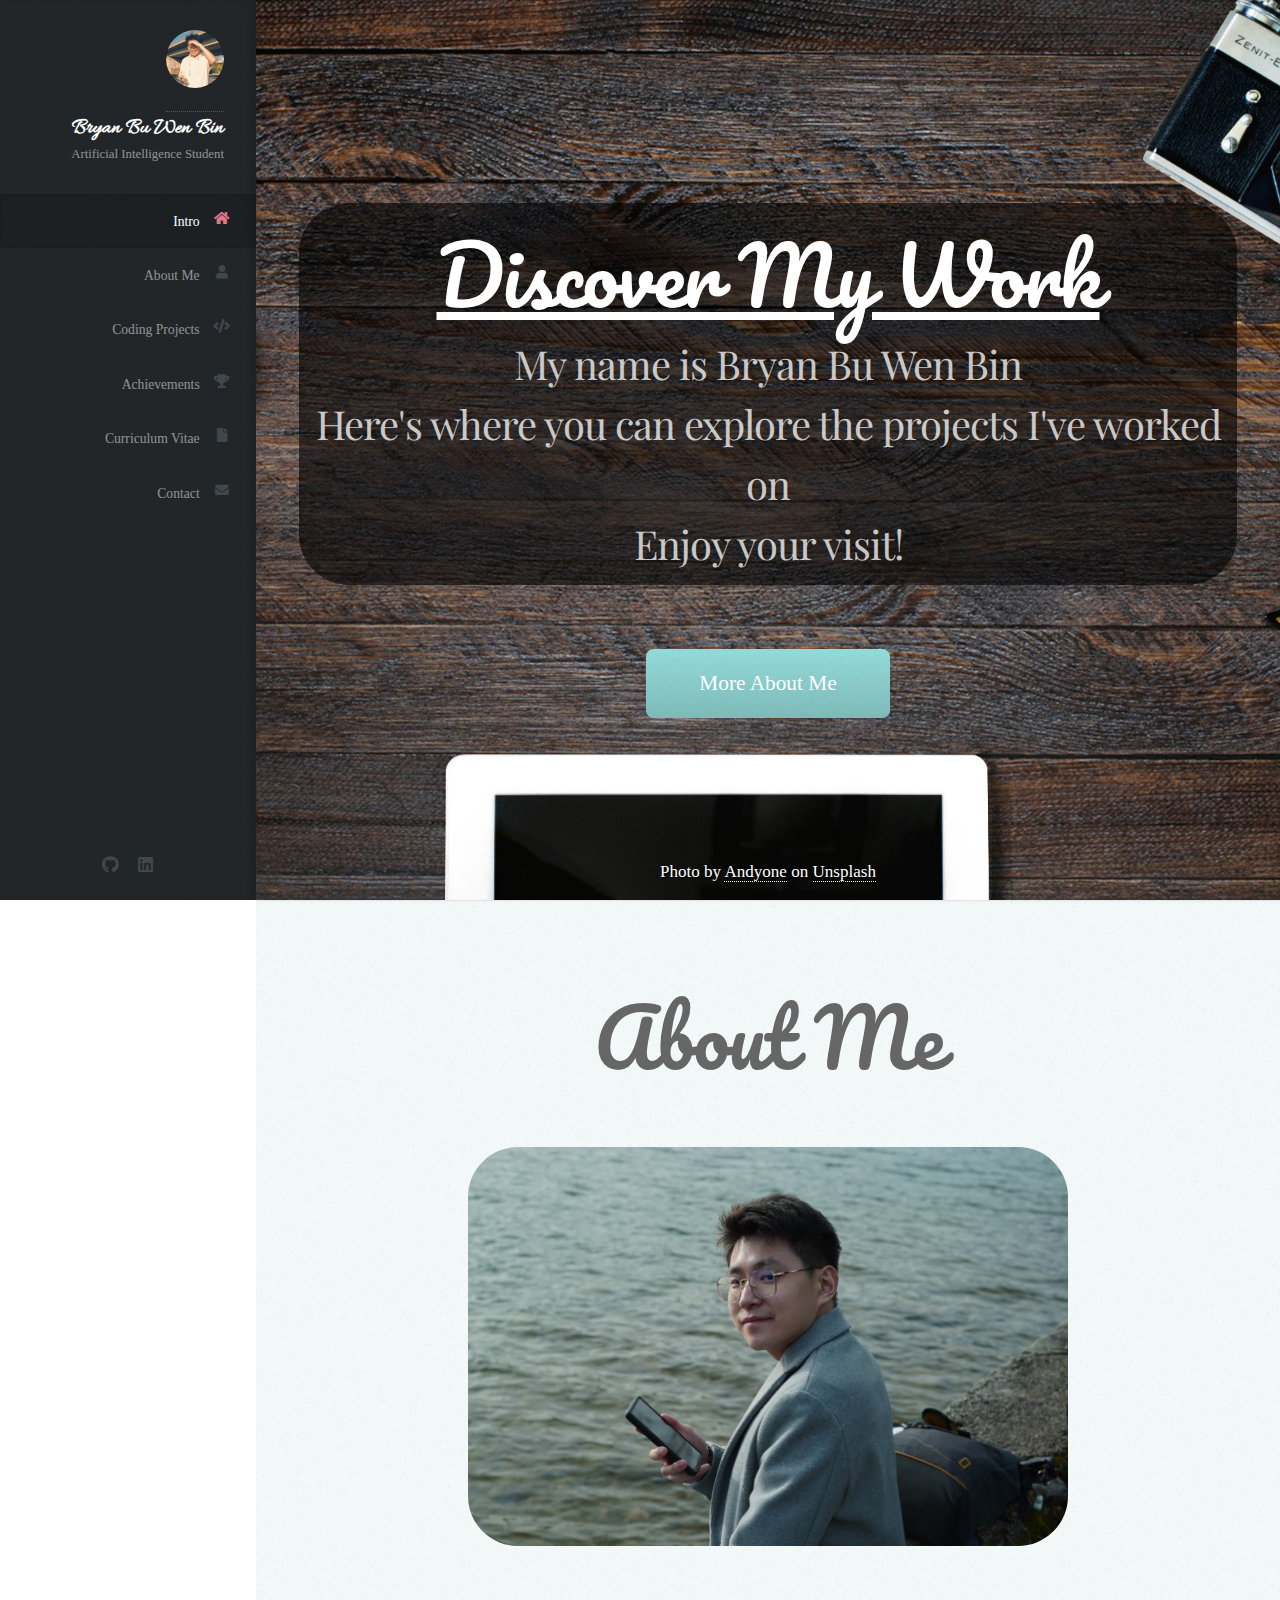
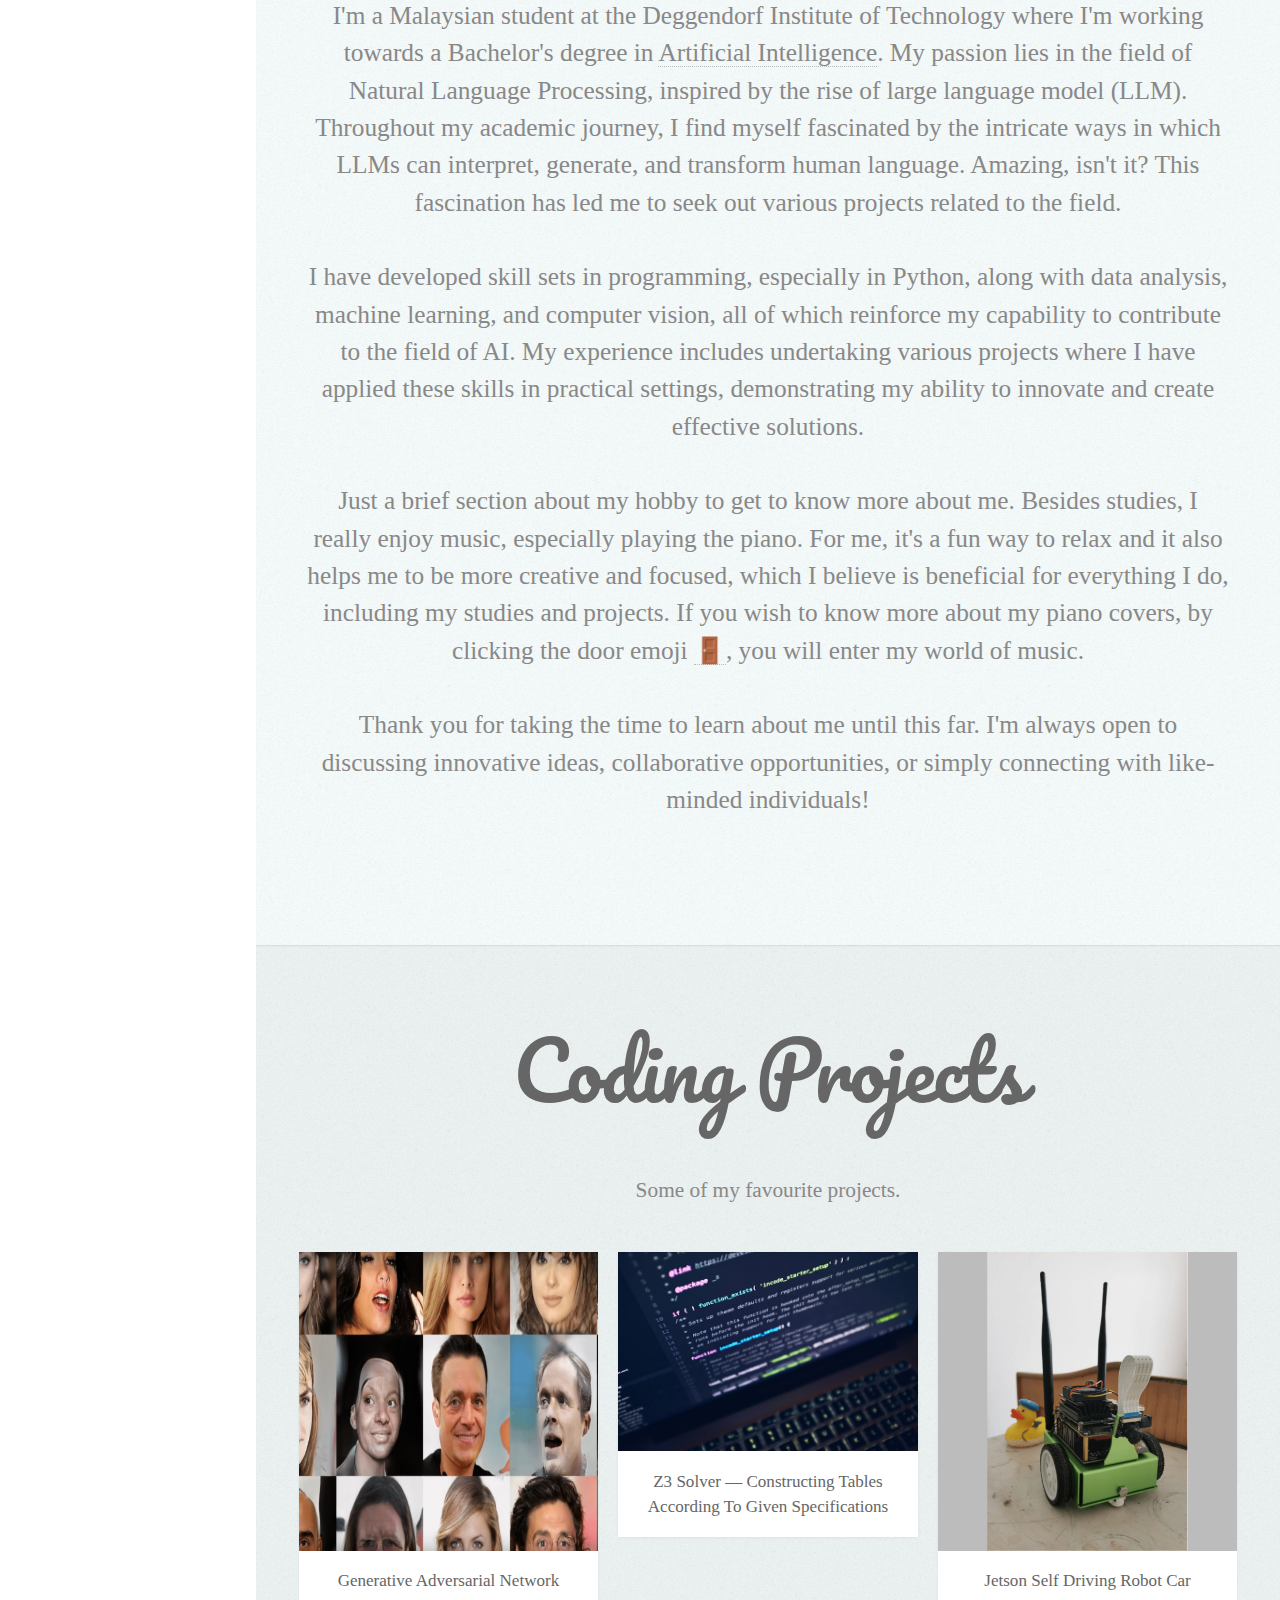
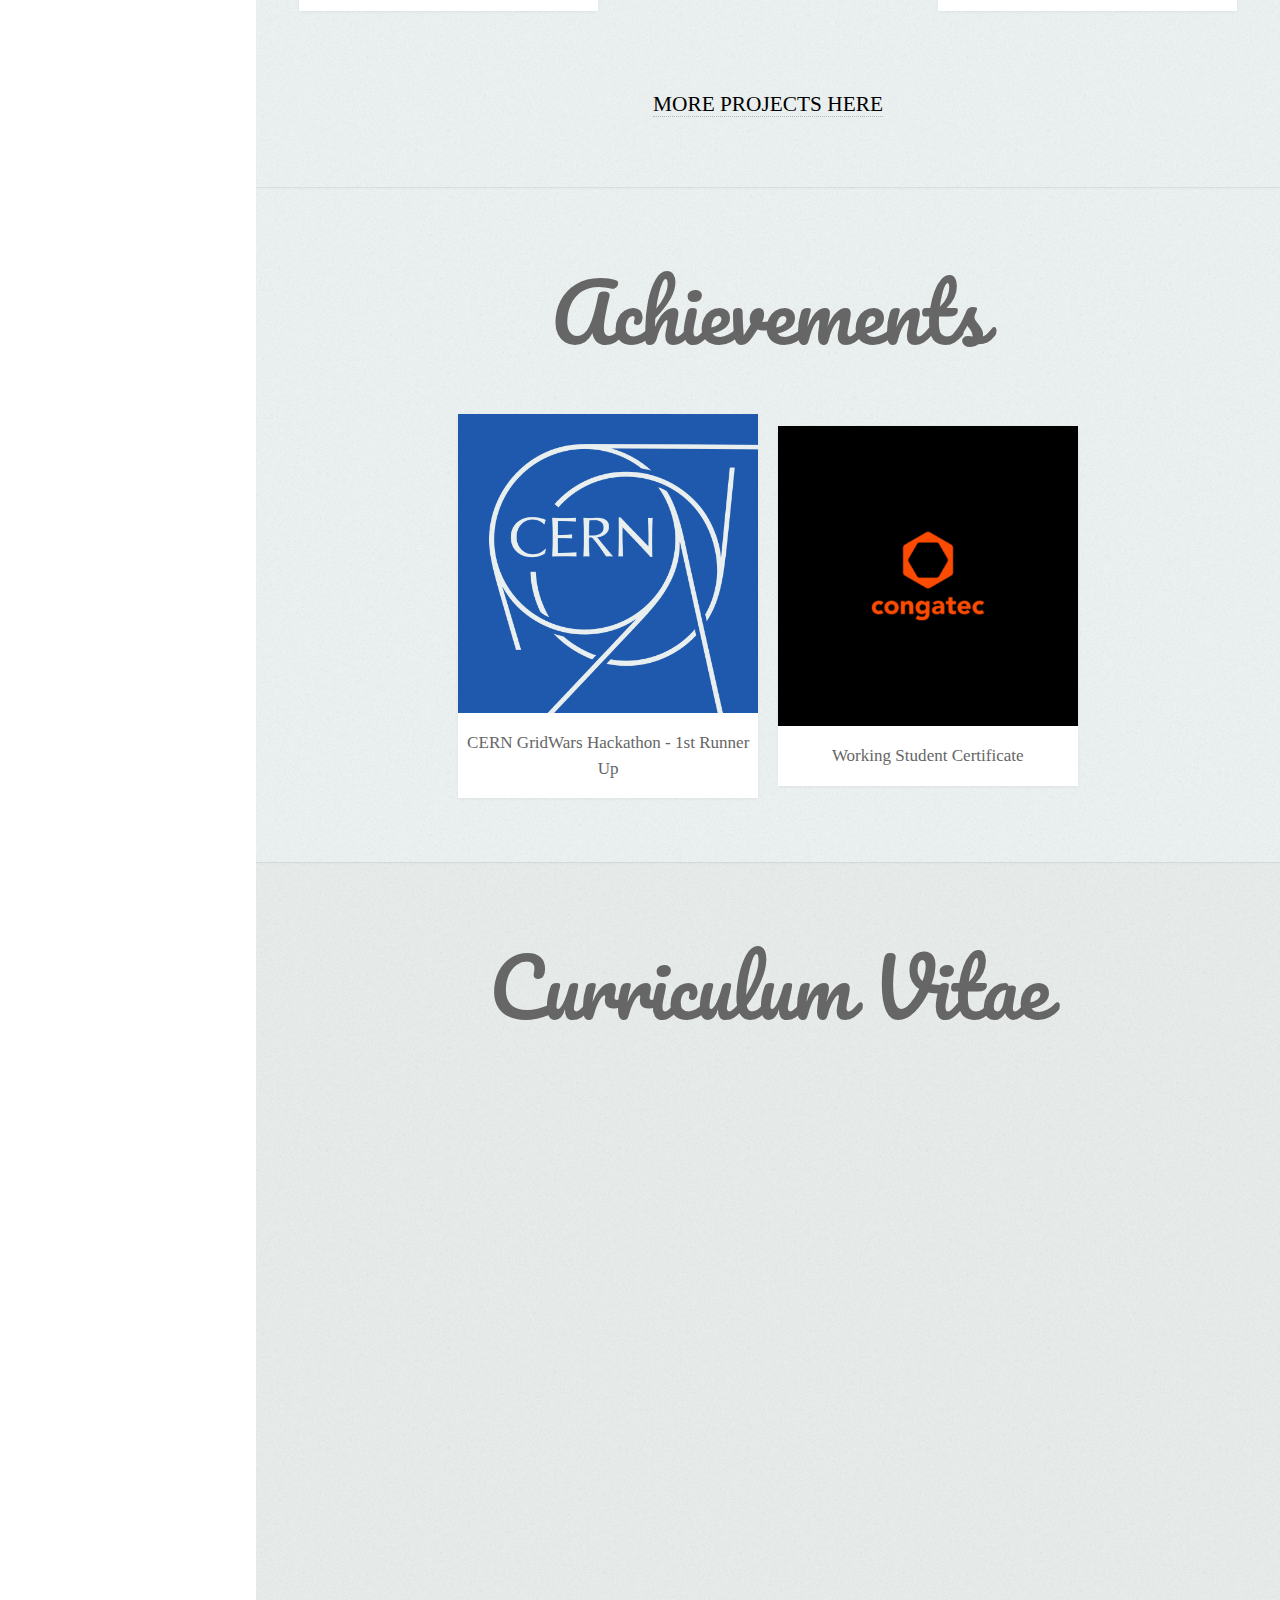
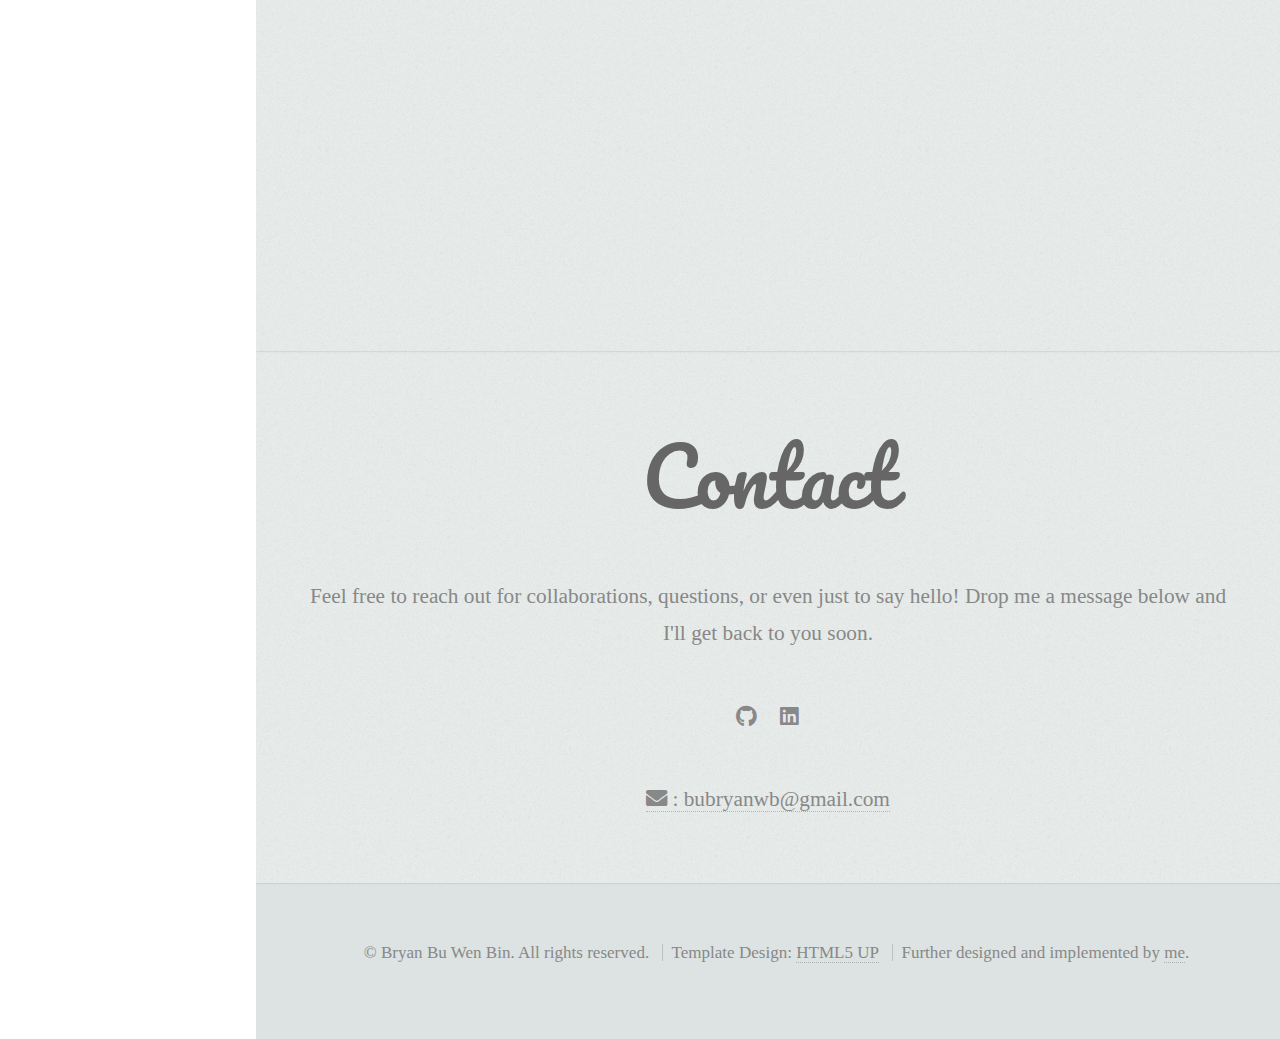
==== commit a5a66d66: "feat: ✨ Add cv-jetbot, fix minor bugs" ====
--- a/index.html
+++ b/index.html
@@ -237,7 +237,7 @@
                   class="image fit"
                 >
                   <img
-                    src="images/generative-adversarial-network/gan-resized.jpg"
+                    src="images/generative-adversarial-network/gan-face.jpg"
                     alt="gan-resized"
                   />
                 </a>
@@ -283,14 +283,17 @@
               </article> -->
             </div>
             <div class="col-4 col-12-mobile">
-              <!--Grid Wars-->
+              <!--Jetbot-->
               <article class="item">
-                <a href="./assets/html/grid-wars.html" class="image fit">
-                  <img src="images/grip-wars.webp" alt="Grid Wars" />
+                <a href="./assets/html/cv-jetbot.html" class="image fit">
+                  <img
+                    src="images/jetson-self-driving-robot-car/jetbot.png"
+                    alt="Jetbot"
+                  />
                 </a>
                 <header>
-                  <a href="./assets/html/grid-wars.html">
-                    <h3>Grid Wars</h3>
+                  <a href="./assets/html/cv-jetbot.html">
+                    <h3>Jetson Self Driving Robot Car</h3>
                   </a>
                 </header>
               </article>
